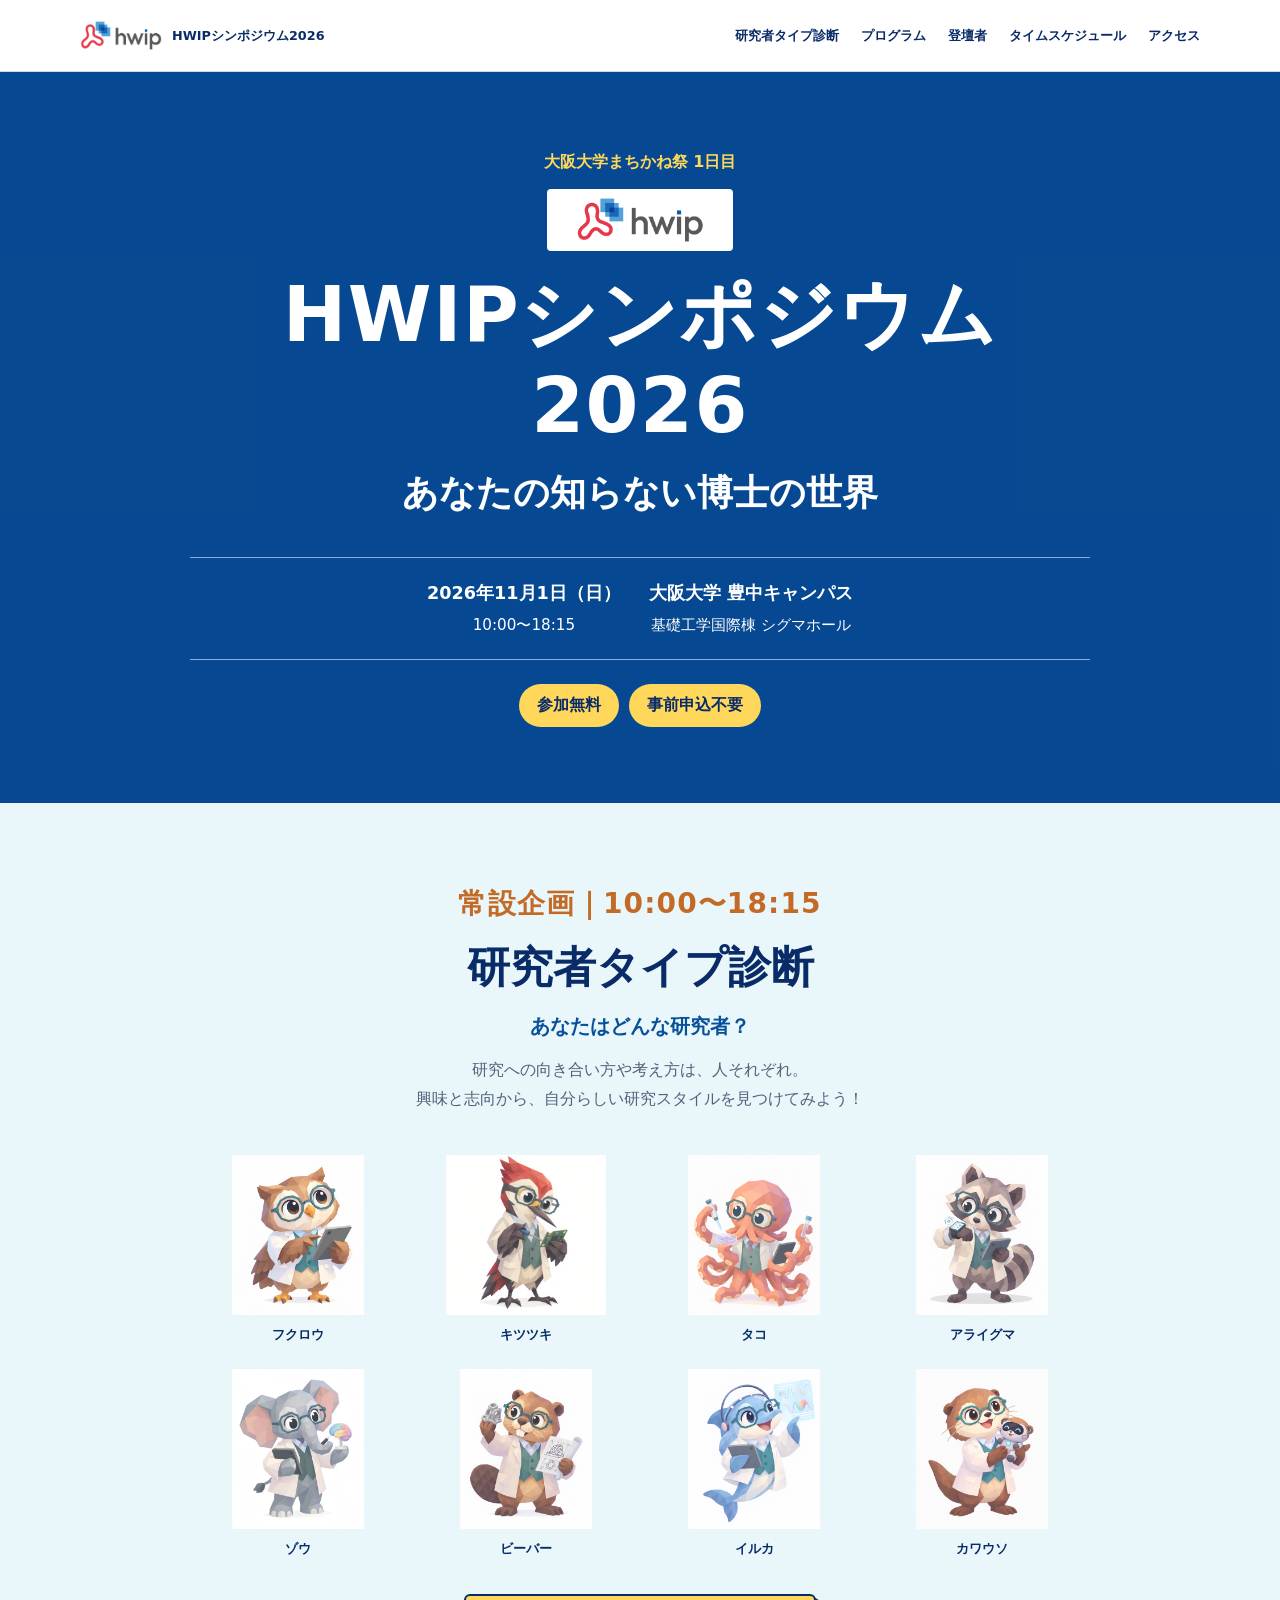
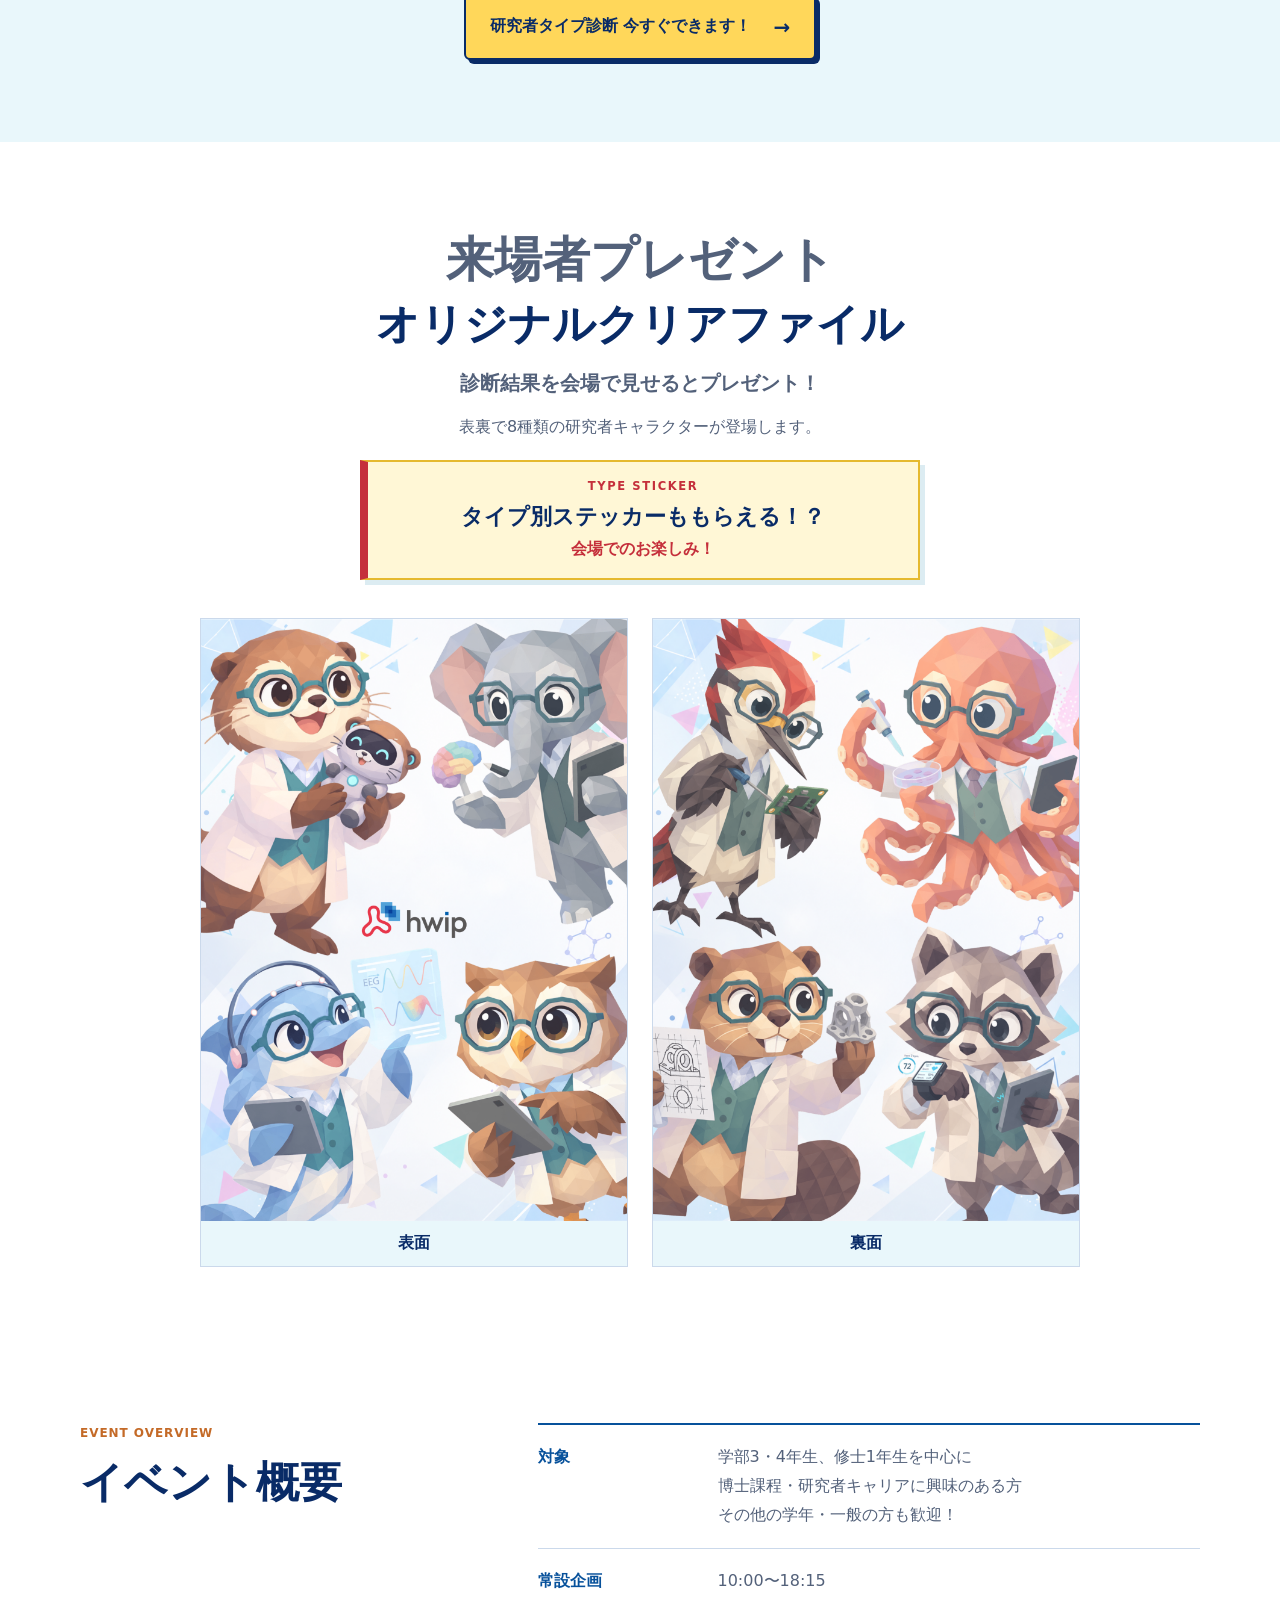
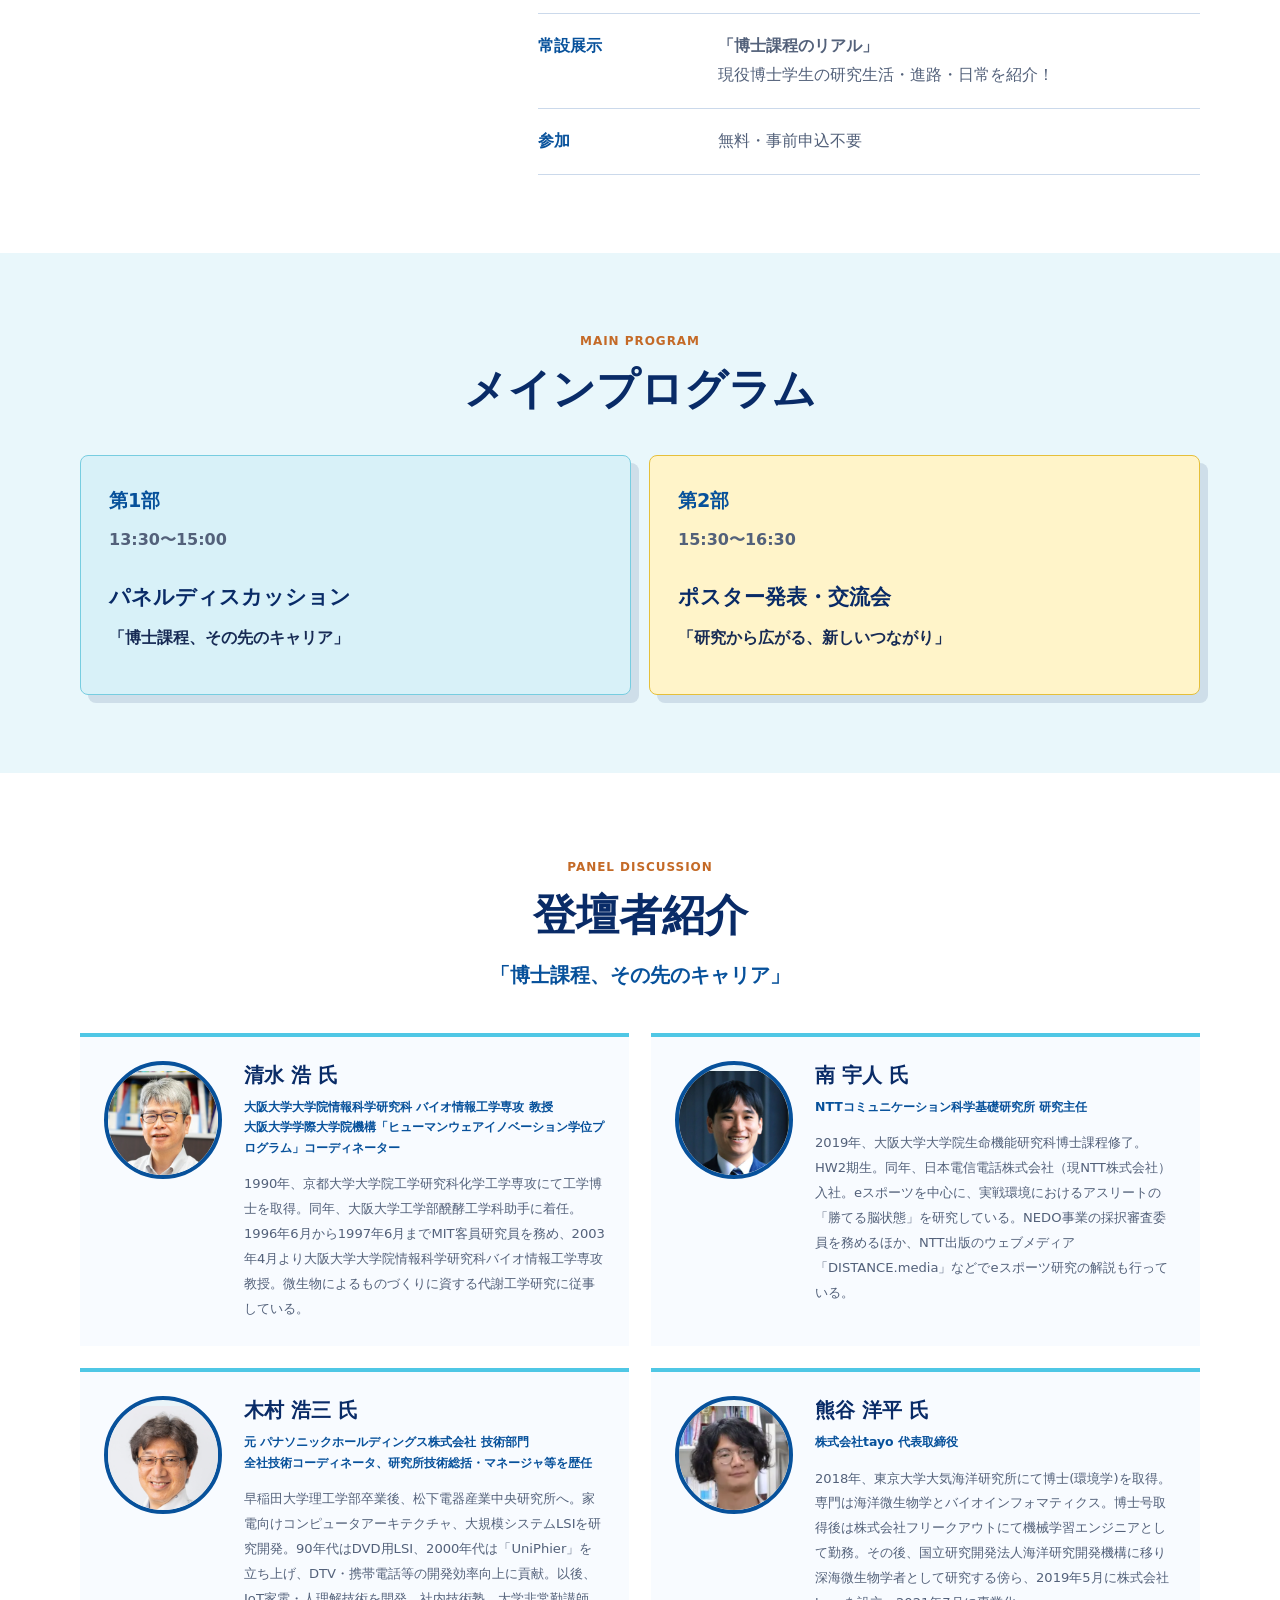
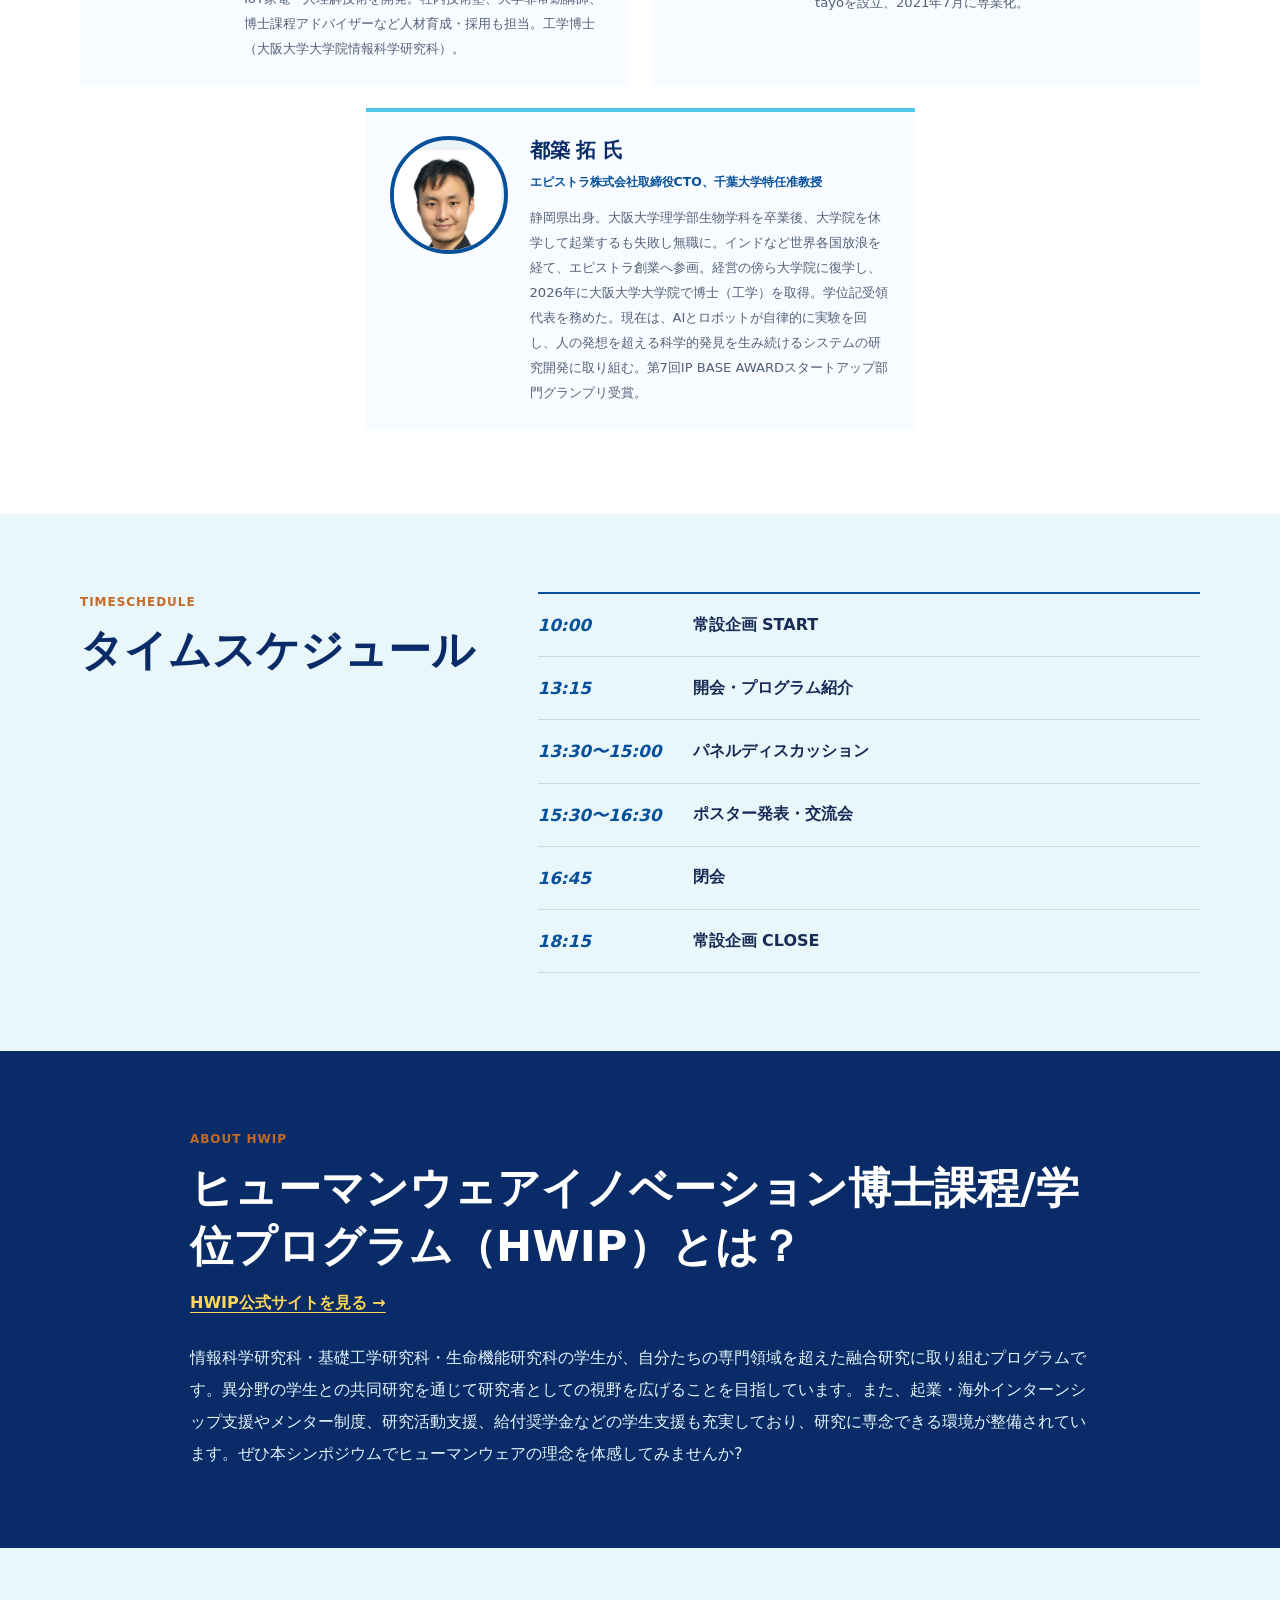
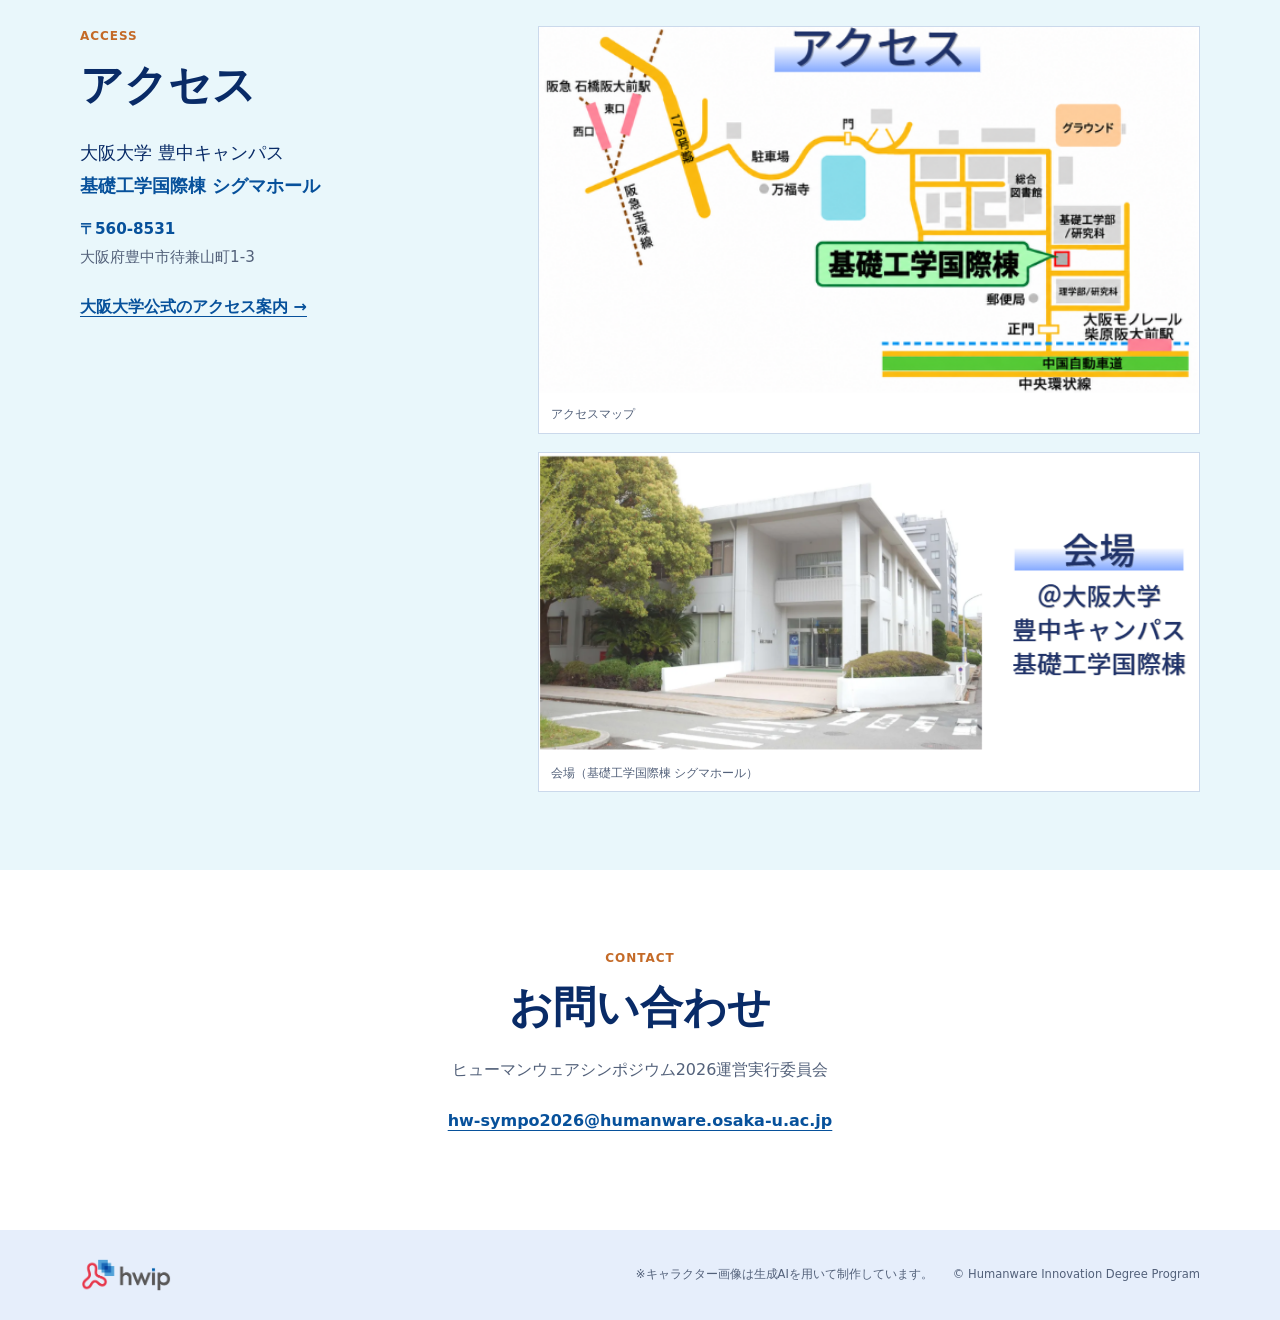
==== symposium2026/index.html @ 42f5f53c "Reduce standardized speaker portrait size" ====
<!doctype html>
<html lang="ja">
  <head>
    <meta charset="utf-8" />
    <meta name="viewport" content="width=device-width, initial-scale=1" />
    <meta name="description" content="HWIPシンポジウム2026「あなたの知らない博士の世界」公式特設ページ。2026年11月1日、大阪大学豊中キャンパスで開催します。" />
    <meta name="theme-color" content="#07519b" />
    <title>HWIPシンポジウム2026｜あなたの知らない博士の世界</title>
    <link rel="stylesheet" href="style.css?v=speaker-photo-size-110-20261001" />
    <script src="script.js" defer></script>
  </head>
  <body>
    <header class="site-header">
      <a class="brand" href="#top" aria-label="HWIPシンポジウム2026 トップへ">
        <img src="assets/hwip-logo.png" width="160" height="60" alt="HWIP" />
        <span>HWIPシンポジウム2026</span>
      </a>
      <button class="menu-button" type="button" aria-expanded="false" aria-controls="site-nav">
        <span class="menu-icon" aria-hidden="true"><i></i><i></i><i></i></span>
        <span>メニュー</span>
      </button>
      <nav id="site-nav" class="site-nav" aria-label="ページ内ナビゲーション">
        <a href="#diagnosis">研究者タイプ診断</a>
        <a href="#program">プログラム</a>
        <a href="#speakers">登壇者</a>
        <a href="#schedule">タイムスケジュール</a>
        <a href="#access">アクセス</a>
      </nav>
    </header>

    <main id="top">
      <section class="hero" aria-labelledby="hero-title">
        <div class="hero-content">
          <p class="hero-kicker">大阪大学まちかね祭 1日目</p>
          <p class="hero-brand"><img src="assets/hwip-logo.png" width="180" height="68" alt="HWIP" /></p>
          <h1 id="hero-title">HWIPシンポジウム2026</h1>
          <p class="hero-lead">あなたの知らない博士の世界</p>
          <div class="hero-facts" aria-label="開催情報">
            <p><strong>2026年11月1日（日）</strong><span>10:00〜18:15</span></p>
            <p><strong>大阪大学 豊中キャンパス</strong><span>基礎工学国際棟 シグマホール</span></p>
          </div>
          <div class="hero-badges"><span>参加無料</span><span>事前申込不要</span></div>
        </div>
      </section>

      <section id="diagnosis" class="diagnosis-section section-band" aria-labelledby="diagnosis-title">
        <div class="section-heading">
          <p class="eyebrow">常設企画｜10:00〜18:15</p>
          <h2 id="diagnosis-title">研究者タイプ診断</h2>
          <p class="section-lead">あなたはどんな研究者？</p>
          <p>研究への向き合い方や考え方は、人それぞれ。<br />興味と志向から、自分らしい研究スタイルを見つけてみよう！</p>
        </div>
        <div class="character-grid" aria-label="研究者タイプ診断の8キャラクター">
          <figure><img src="assets/フクロウ.png" alt="フクロウタイプ" width="240" height="290" /><figcaption>フクロウ</figcaption></figure>
          <figure><img src="assets/キツツキ.png" alt="キツツキタイプ" width="240" height="290" /><figcaption>キツツキ</figcaption></figure>
          <figure><img src="assets/タコ.png" alt="タコタイプ" width="240" height="290" /><figcaption>タコ</figcaption></figure>
          <figure><img src="assets/アライグマ.png" alt="アライグマタイプ" width="240" height="290" /><figcaption>アライグマ</figcaption></figure>
          <figure><img src="assets/ゾウ.png" alt="ゾウタイプ" width="240" height="290" /><figcaption>ゾウ</figcaption></figure>
          <figure><img src="assets/ビーバー.png" alt="ビーバータイプ" width="240" height="290" /><figcaption>ビーバー</figcaption></figure>
          <figure><img src="assets/イルカ.png" alt="イルカタイプ" width="240" height="290" /><figcaption>イルカ</figcaption></figure>
          <figure><img src="assets/カワウソ.png" alt="カワウソタイプ" width="240" height="290" /><figcaption>カワウソ</figcaption></figure>
        </div>
        <a class="cta-button" href="researcher-type-diagnosis/">研究者タイプ診断 今すぐできます！<span aria-hidden="true">→</span></a>
      </section>

      <section class="gift-section" aria-labelledby="gift-title">
        <div class="content-wrap">
          <div class="section-heading centered-heading">
            <p class="eyebrow">来場者プレゼント</p>
            <h2 id="gift-title">オリジナルクリアファイル</h2>
            <p class="section-lead">診断結果を会場で見せるとプレゼント！</p>
            <p>表裏で8種類の研究者キャラクターが登場します。</p>
            <div class="sticker-promo" role="note" aria-label="タイプ別ステッカーの案内">
              <span class="sticker-promo-label">TYPE STICKER</span>
              <strong>タイプ別ステッカーももらえる！？</strong>
              <span>会場でのお楽しみ！</span>
            </div>
          </div>
          <div class="gift-visuals">
            <figure>
              <img src="assets/file_omote.png" alt="オリジナルクリアファイル 表面" width="1414" height="2000" />
              <figcaption>表面</figcaption>
            </figure>
            <figure>
              <img src="assets/file_ura.png" alt="オリジナルクリアファイル 裏面" width="1414" height="2000" />
              <figcaption>裏面</figcaption>
            </figure>
          </div>
        </div>
      </section>

      <section id="about" class="overview-section" aria-labelledby="overview-title">
        <div class="content-wrap overview-layout">
          <div class="section-heading">
            <p class="eyebrow">EVENT OVERVIEW</p>
            <h2 id="overview-title">イベント概要</h2>
          </div>
          <dl class="overview-list">
            <div><dt>対象</dt><dd>学部3・4年生、修士1年生を中心に<br />博士課程・研究者キャリアに興味のある方<br />その他の学年・一般の方も歓迎！</dd></div>
            <div><dt>常設企画</dt><dd>10:00〜18:15</dd></div>
            <div><dt>常設展示</dt><dd><strong>「博士課程のリアル」</strong><br />現役博士学生の研究生活・進路・日常を紹介！</dd></div>
            <div><dt>参加</dt><dd>無料・事前申込不要</dd></div>
          </dl>
        </div>
      </section>

      <section id="program" class="program-section section-band" aria-labelledby="program-title">
        <div class="content-wrap">
          <div class="section-heading centered-heading">
            <p class="eyebrow">MAIN PROGRAM</p>
            <h2 id="program-title">メインプログラム</h2>
          </div>
          <div class="program-grid">
            <article class="program-card program-card-blue">
              <p class="program-number">第1部</p>
              <p class="program-time">13:30〜15:00</p>
              <h3>パネルディスカッション</h3>
              <p>「博士課程、その先のキャリア」</p>
            </article>
            <article class="program-card program-card-yellow">
              <p class="program-number">第2部</p>
              <p class="program-time">15:30〜16:30</p>
              <h3>ポスター発表・交流会</h3>
              <p>「研究から広がる、新しいつながり」</p>
            </article>
          </div>
        </div>
      </section>

      <section id="speakers" class="speakers-section" aria-labelledby="speakers-title">
        <div class="content-wrap">
          <div class="section-heading centered-heading">
            <p class="eyebrow">PANEL DISCUSSION</p>
            <h2 id="speakers-title">登壇者紹介</h2>
            <p class="section-lead">「博士課程、その先のキャリア」</p>
          </div>
          <div class="speaker-grid">
            <article class="speaker-card">
              <div class="speaker-photo speaker-photo-shimizu"><img src="../assets/images/shimizusan.png" alt="清水 浩 氏" width="220" height="260" /></div>
              <div><h3>清水 浩 氏</h3><p class="speaker-role">大阪大学大学院情報科学研究科 バイオ情報工学専攻 教授<br />大阪大学学際大学院機構「ヒューマンウェアイノベーション学位プログラム」コーディネーター</p><p>1990年、京都大学大学院工学研究科化学工学専攻にて工学博士を取得。同年、大阪大学工学部醗酵工学科助手に着任。1996年6月から1997年6月までMIT客員研究員を務め、2003年4月より大阪大学大学院情報科学研究科バイオ情報工学専攻教授。微生物によるものづくりに資する代謝工学研究に従事している。</p></div>
            </article>
            <article class="speaker-card">
              <div class="speaker-photo speaker-photo-minami"><img src="../assets/images/minamisan.png" alt="南 宇人 氏" width="220" height="260" /></div>
              <div><h3>南 宇人 氏</h3><p class="speaker-role">NTTコミュニケーション科学基礎研究所 研究主任</p><p>2019年、大阪大学大学院生命機能研究科博士課程修了。HW2期生。同年、日本電信電話株式会社（現NTT株式会社）入社。eスポーツを中心に、実戦環境におけるアスリートの「勝てる脳状態」を研究している。NEDO事業の採択審査委員を務めるほか、NTT出版のウェブメディア「DISTANCE.media」などでeスポーツ研究の解説も行っている。</p></div>
            </article>
            <article class="speaker-card">
              <div class="speaker-photo speaker-photo-kimura"><img src="../assets/images/kimurasan.png" alt="木村 浩三 氏" width="220" height="260" /></div>
              <div><h3>木村 浩三 氏</h3><p class="speaker-role">元 パナソニックホールディングス株式会社 技術部門<br />全社技術コーディネータ、研究所技術総括・マネージャ等を歴任</p><p>早稲田大学理工学部卒業後、松下電器産業中央研究所へ。家電向けコンピュータアーキテクチャ、大規模システムLSIを研究開発。90年代はDVD用LSI、2000年代は「UniPhier」を立ち上げ、DTV・携帯電話等の開発効率向上に貢献。以後、IoT家電・人理解技術を開発。社内技術塾、大学非常勤講師、博士課程アドバイザーなど人材育成・採用も担当。工学博士（大阪大学大学院情報科学研究科）。</p></div>
            </article>
            <article class="speaker-card">
              <div class="speaker-photo speaker-photo-kumagai"><img src="../assets/images/kumagayasan.png" alt="熊谷 洋平 氏" width="220" height="260" /></div>
              <div><h3>熊谷 洋平 氏</h3><p class="speaker-role">株式会社tayo 代表取締役</p><p>2018年、東京大学大気海洋研究所にて博士(環境学)を取得。専門は海洋微生物学とバイオインフォマティクス。博士号取得後は株式会社フリークアウトにて機械学習エンジニアとして勤務。その後、国立研究開発法人海洋研究開発機構に移り深海微生物学者として研究する傍ら、2019年5月に株式会社tayoを設立、2021年7月に専業化。</p></div>
            </article>
            <article class="speaker-card speaker-card-last">
              <div class="speaker-photo speaker-photo-tsuzuki"><img src="../assets/images/tuzukisan.png" alt="都築 拓 氏" width="220" height="260" /></div>
              <div><h3>都築 拓 氏</h3><p class="speaker-role">エピストラ株式会社取締役CTO、千葉大学特任准教授</p><p>静岡県出身。大阪大学理学部生物学科を卒業後、大学院を休学して起業するも失敗し無職に。インドなど世界各国放浪を経て、エピストラ創業へ参画。経営の傍ら大学院に復学し、2026年に大阪大学大学院で博士（工学）を取得。学位記受領代表を務めた。現在は、AIとロボットが自律的に実験を回し、人の発想を超える科学的発見を生み続けるシステムの研究開発に取り組む。第7回IP BASE AWARDスタートアップ部門グランプリ受賞。</p></div>
            </article>
          </div>
        </div>
      </section>

      <section id="schedule" class="schedule-section section-band" aria-labelledby="schedule-title">
        <div class="content-wrap schedule-layout">
          <div class="section-heading">
            <p class="eyebrow">TIMESCHEDULE</p>
            <h2 id="schedule-title">タイムスケジュール</h2>
          </div>
          <div class="schedule-table-wrap">
            <table>
              <tbody>
                <tr><th scope="row">10:00</th><td>常設企画 START</td></tr>
                <tr><th scope="row">13:15</th><td>開会・プログラム紹介</td></tr>
                <tr><th scope="row">13:30〜15:00</th><td>パネルディスカッション</td></tr>
                <tr><th scope="row">15:30〜16:30</th><td>ポスター発表・交流会</td></tr>
                <tr><th scope="row">16:45</th><td>閉会</td></tr>
                <tr><th scope="row">18:15</th><td>常設企画 CLOSE</td></tr>
              </tbody>
            </table>
          </div>
        </div>
      </section>

      <section id="hwip" class="hwip-section" aria-labelledby="hwip-title">
        <div class="content-wrap narrow-wrap">
          <p class="eyebrow">ABOUT HWIP</p>
          <h2 id="hwip-title">ヒューマンウェアイノベーション博士課程/学位プログラム（HWIP）とは？</h2>
          <a class="hwip-link" href="https://www.hwip.osaka-u.ac.jp/" target="_blank" rel="noopener noreferrer">HWIP公式サイトを見る →</a>
          <p>情報科学研究科・基礎工学研究科・生命機能研究科の学生が、自分たちの専門領域を超えた融合研究に取り組むプログラムです。異分野の学生との共同研究を通じて研究者としての視野を広げることを目指しています。また、起業・海外インターンシップ支援やメンター制度、研究活動支援、給付奨学金などの学生支援も充実しており、研究に専念できる環境が整備されています。ぜひ本シンポジウムでヒューマンウェアの理念を体感してみませんか?</p>
        </div>
      </section>

      <section id="access" class="access-section section-band" aria-labelledby="access-title">
        <div class="content-wrap access-layout">
          <div>
            <p class="eyebrow">ACCESS</p>
            <h2 id="access-title">アクセス</h2>
            <p class="access-place">大阪大学 豊中キャンパス<br /><strong>基礎工学国際棟 シグマホール</strong></p>
            <address class="access-address"><strong>〒560-8531</strong><br />大阪府豊中市待兼山町1-3</address>
            <a class="text-link" href="https://www.osaka-u.ac.jp/ja/access/toyonaka/toyonaka.html" target="_blank" rel="noopener noreferrer">大阪大学公式のアクセス案内 →</a>
          </div>
          <div class="access-visuals">
            <figure class="access-map">
              <img src="assets/access.png" alt="大阪大学豊中キャンパスへのアクセスマップ" width="692" height="185" />
              <figcaption>アクセスマップ</figcaption>
            </figure>
            <figure class="access-map">
              <img src="assets/place.png" alt="基礎工学国際棟の会場写真" width="692" height="285" />
              <figcaption>会場（基礎工学国際棟 シグマホール）</figcaption>
            </figure>
          </div>
        </div>
      </section>

      <section class="contact-section" aria-labelledby="contact-title">
        <div class="content-wrap narrow-wrap">
          <p class="eyebrow">CONTACT</p>
          <h2 id="contact-title">お問い合わせ</h2>
          <p>ヒューマンウェアシンポジウム2026運営実行委員会</p>
          <a class="contact-mail" href="mailto:hw-sympo2026@humanware.osaka-u.ac.jp">hw-sympo2026@humanware.osaka-u.ac.jp</a>
        </div>
      </section>
    </main>

    <footer class="site-footer">
      <div class="content-wrap footer-inner">
        <img src="assets/hwip-logo.png" width="120" height="45" alt="HWIP" />
        <p>※キャラクター画像は生成AIを用いて制作しています。</p>
        <p>© Humanware Innovation Degree Program</p>
      </div>
    </footer>
  </body>
</html>
---- symposium2026/style.css ----
:root {
  color-scheme: light;
  --navy: #092b67;
  --blue: #07519b;
  --cyan: #4fc7e5;
  --sky: #e9f7fb;
  --ink: #172b55;
  --muted: #53617a;
  --line: #cbd9eb;
  --yellow: #ffd75a;
  --pink: #ed9db1;
  --white: #ffffff;
  font-family: "Hiragino Sans", "Yu Gothic", "YuGothic", "Meiryo", system-ui, sans-serif;
  color: var(--ink);
  background: var(--white);
  line-height: 1.8;
  letter-spacing: 0;
}

* { box-sizing: border-box; }
html { scroll-behavior: smooth; }
body { margin: 0; min-width: 320px; }
img { display: block; max-width: 100%; }
a { color: inherit; }
h1, h2, h3, p, figure, dl { margin: 0; }
h1, h2, h3, p, dd { overflow-wrap: anywhere; }
:focus-visible { outline: 3px solid var(--yellow); outline-offset: 4px; }

.content-wrap { width: min(100% - 40px, 1120px); margin-inline: auto; }
.narrow-wrap { max-width: 900px; }
.section-band { background: var(--sky); }

.site-header {
  position: sticky;
  top: 0;
  z-index: 10;
  display: flex;
  align-items: center;
  justify-content: space-between;
  min-height: 72px;
  padding: 10px max(20px, calc((100% - 1120px) / 2));
  border-bottom: 1px solid var(--line);
  background: rgb(255 255 255 / 96%);
}
.brand { display: inline-flex; align-items: center; gap: 10px; text-decoration: none; font-weight: 800; color: var(--navy); }
.brand img { width: 82px; height: 32px; object-fit: contain; }
.brand span { font-size: .8rem; line-height: 1.35; }
.site-nav { display: flex; align-items: center; gap: 22px; font-size: .82rem; font-weight: 700; color: var(--navy); }
.site-nav a { text-decoration: none; text-underline-offset: 4px; }
.site-nav a:hover { text-decoration: underline; }
.menu-button { display: none; border: 1px solid var(--line); border-radius: 6px; background: var(--white); color: var(--navy); padding: 8px 10px; font-size: .75rem; }
.menu-icon { display: grid; gap: 3px; margin-bottom: 2px; }
.menu-icon i { display: block; width: 18px; height: 2px; background: var(--blue); }

.hero {
  position: relative;
  isolation: isolate;
  overflow: hidden;
  min-height: 650px;
  display: grid;
  place-items: center;
  padding: 76px 20px;
  color: var(--white);
  background: var(--blue);
}
.hero::before { content: ""; position: absolute; inset: 0; z-index: -1; background: rgb(5 42 107 / 18%); }
.hero-content { width: min(100%, 900px); text-align: center; }
.hero-kicker { margin-bottom: 12px; color: var(--yellow); font-weight: 700; }
.hero-brand { display: inline-flex; margin: 0 auto 18px; padding: 7px 18px; border-radius: 4px; background: var(--white); }
.hero-brand img { width: 150px; height: 48px; object-fit: contain; }
.hero h1 { font-size: clamp(2rem, 7vw, 4.75rem); line-height: 1.2; letter-spacing: .02em; }
.hero-lead { margin-top: 16px; font-size: clamp(1.25rem, 4vw, 2.25rem); font-weight: 800; line-height: 1.45; }
.hero-facts { display: flex; justify-content: center; gap: 28px; margin: 38px auto 0; padding: 20px 0; border-block: 1px solid rgb(255 255 255 / 55%); }
.hero-facts p { display: grid; gap: 2px; font-size: .95rem; }
.hero-facts strong { font-size: 1.1rem; }
.hero-badges { display: flex; justify-content: center; gap: 10px; margin-top: 24px; }
.hero-badges span { padding: 7px 18px; border-radius: 999px; background: var(--yellow); color: var(--navy); font-weight: 800; }

section { scroll-margin-top: 80px; }
.section-heading h2, h2 { font-size: clamp(1.75rem, 5vw, 2.7rem); line-height: 1.35; color: var(--navy); }
.section-heading p:not(.eyebrow) { margin-top: 12px; }
.section-lead { font-size: 1.25rem; font-weight: 800; color: var(--blue); }
.eyebrow { margin-bottom: 8px; color: #c46a27; font-size: .75rem; font-weight: 800; letter-spacing: .08em; }
.centered-heading { text-align: center; }

.diagnosis-section { padding: 76px 20px 82px; text-align: center; }
.diagnosis-section .section-heading { max-width: 700px; margin-inline: auto; }
.diagnosis-section .eyebrow { font-size: 1.75rem; letter-spacing: .04em; }
.diagnosis-section .section-heading > p:last-child { color: var(--muted); }
.character-grid { display: grid; grid-template-columns: repeat(4, minmax(0, 1fr)); gap: 22px 12px; max-width: 900px; margin: 42px auto 34px; }
.character-grid figure { min-width: 0; }
.character-grid img { width: 100%; height: 160px; object-fit: contain; }
.character-grid figcaption { margin-top: 8px; color: var(--navy); font-size: .8rem; font-weight: 800; }
.cta-button { display: inline-flex; align-items: center; gap: 22px; min-height: 56px; padding: 13px 24px; border: 2px solid var(--navy); border-radius: 6px; background: var(--yellow); color: var(--navy); font-weight: 800; text-decoration: none; box-shadow: 4px 4px 0 var(--navy); }
.cta-button:hover { transform: translate(2px, 2px); box-shadow: 2px 2px 0 var(--navy); }
.cta-button span { font-size: 1.25rem; }

.gift-section { padding: 78px 20px; background: var(--white); }
.gift-section .eyebrow { color: #c52f3b; font-size: clamp(2.25rem, 8vw, 3rem); line-height: 1.15; letter-spacing: 0; }
.gift-section .section-heading { max-width: 760px; margin-inline: auto; }
.gift-section .section-heading > p { margin-top: 12px; color: var(--muted); }
.sticker-promo { display: grid; gap: 3px; max-width: 560px; margin: 18px auto 0; padding: 14px 18px; border: 2px solid #e5b92f; border-left: 8px solid #c52f3b; background: #fff7d6; box-shadow: 5px 5px 0 #dcecf2; }
.sticker-promo-label { color: #c52f3b; font-size: .72rem; font-weight: 900; letter-spacing: .14em; }
.sticker-promo strong { color: var(--navy); font-size: clamp(1.1rem, 2vw, 1.4rem); line-height: 1.45; }
.sticker-promo span:last-child { color: #c52f3b; font-weight: 800; }
.gift-visuals { display: grid; grid-template-columns: repeat(2, minmax(0, 1fr)); gap: 24px; max-width: 880px; margin: 38px auto 0; }
.gift-visuals figure { margin: 0; border: 1px solid var(--line); background: var(--sky); }
.gift-visuals img { width: 100%; height: auto; }
.gift-visuals figcaption { padding: 8px 12px; color: var(--navy); font-weight: 800; text-align: center; }

.overview-section { padding: 78px 0; }
.overview-layout, .schedule-layout, .access-layout { display: grid; grid-template-columns: minmax(220px, .75fr) minmax(0, 1.25fr); gap: 60px; align-items: start; }
.overview-list { border-top: 2px solid var(--blue); }
.overview-list > div { display: grid; grid-template-columns: 120px minmax(0, 1fr); gap: 20px; padding: 18px 0; border-bottom: 1px solid var(--line); }
.overview-list dt { color: var(--blue); font-weight: 800; }
.overview-list dd { color: var(--muted); }

.program-section { padding: 78px 0; }
.program-grid { display: grid; grid-template-columns: repeat(2, minmax(0, 1fr)); gap: 18px; margin-top: 36px; }
.program-card { min-height: 240px; padding: 28px; border: 1px solid var(--line); border-radius: 8px; box-shadow: 8px 8px 0 rgb(9 43 103 / 12%); }
.program-card-blue { background: #d8f1f8; border-color: #77cde0; }
.program-card-yellow { background: #fff4c9; border-color: #e5bf3a; }
.program-number { color: var(--blue); font-size: 1.2rem; font-weight: 800; }
.program-time { margin-top: 8px; color: var(--muted); font-weight: 700; }
.program-card h3 { margin-top: 24px; color: var(--navy); font-size: 1.3rem; }
.program-card h3 + p { margin-top: 8px; font-weight: 700; }

.speakers-section { padding: 84px 0; }
.speaker-grid { display: grid; grid-template-columns: repeat(2, minmax(0, 1fr)); gap: 22px; margin-top: 40px; }
.speaker-card { display: grid; grid-template-columns: 118px minmax(0, 1fr); gap: 22px; padding: 24px; border-top: 4px solid var(--cyan); background: #f8fbff; }
.speaker-photo { position: relative; width: 118px; height: 118px; margin-top: 0; overflow: hidden; border: 4px solid var(--blue); border-radius: 50%; background: #eaf4f8; }
.speaker-photo img { position: absolute; left: 50%; top: calc(50% + 6px); display: block; width: 110px; height: 110px; max-width: none; object-fit: cover; object-position: center 26%; border: 0; border-radius: 0; transform-origin: center 30%; transform: translate(-50%, -50%) scale(1); }
.speaker-photo-shimizu img { transform: translate(-50%, -50%) scale(1); }
.speaker-photo-minami img { transform: translate(-50%, -50%) scale(1); }
.speaker-photo-kimura img { transform: translate(-50%, -50%) scale(1); }
.speaker-photo-kumagai img { transform: translate(-50%, -50%) scale(1); }
.speaker-photo-tsuzuki img { transform: translate(calc(-50% - 3px), calc(-50% + 4px)) scale(1); }
.speaker-card h3 { color: var(--navy); font-size: 1.25rem; line-height: 1.4; }
.speaker-role { margin-top: 8px; color: var(--blue); font-size: .78rem; font-weight: 700; line-height: 1.65; }
.speaker-card div > p:last-child { margin-top: 14px; color: var(--muted); font-size: .82rem; line-height: 1.9; }
.speaker-card-last { grid-column: 1 / -1; max-width: calc(50% - 11px); justify-self: center; }

.schedule-section { padding: 78px 0; }
.schedule-table-wrap { border-top: 2px solid var(--blue); }
table { width: 100%; border-collapse: collapse; }
th, td { padding: 16px 0; border-bottom: 1px solid var(--line); text-align: left; }
th { width: 155px; color: var(--blue); font-size: 1.05rem; font-style: italic; }
td { color: var(--ink); font-weight: 700; }

.hwip-section { padding: 78px 20px; background: var(--navy); color: var(--white); }
.hwip-section h2 { color: var(--white); }
.hwip-link { display: inline-block; margin-top: 14px; color: var(--yellow); font-weight: 800; text-underline-offset: 4px; }
.hwip-section p:last-child { margin-top: 24px; color: #e3f5fb; line-height: 2; }

.access-section { padding: 78px 0; }
.access-place { margin-top: 22px; font-size: 1.15rem; color: var(--navy); }
.access-place strong { color: var(--blue); }
.access-address { margin-top: 14px; color: var(--muted); font-size: .95rem; font-style: normal; line-height: 1.8; }
.access-address strong { color: var(--blue); }
.access-layout > div > p:not(.eyebrow):not(.access-place) { margin-top: 18px; color: var(--muted); }
.text-link, .contact-mail { display: inline-block; margin-top: 22px; color: var(--blue); font-weight: 800; text-underline-offset: 4px; }
.access-map { overflow: hidden; border: 1px solid var(--line); background: var(--white); }
.access-map img { display: block; width: 100%; height: auto; object-fit: contain; }
.access-map figcaption { padding: 8px 12px; color: var(--muted); font-size: .72rem; }
.access-visuals { display: grid; gap: 18px; }

.contact-section { padding: 78px 20px 94px; text-align: center; }
.contact-section p:not(.eyebrow) { margin-top: 20px; color: var(--muted); }
.contact-mail { font-size: 1rem; }
.site-footer { padding: 28px 20px; background: #e6eefb; }
.footer-inner { display: flex; align-items: center; gap: 20px; color: var(--muted); font-size: .72rem; }
.footer-inner img { width: 92px; height: 34px; object-fit: contain; }
.footer-inner p:first-of-type { margin-left: auto; }

@media (max-width: 900px) {
  .site-nav { gap: 12px; font-size: .72rem; }
  .overview-layout, .schedule-layout, .access-layout { gap: 36px; }
  .speaker-card-last { max-width: none; }
}

@media (max-width: 700px) {
  .site-header { padding-inline: 20px; }
  .menu-button { display: grid; justify-items: center; gap: 1px; }
  .site-nav { position: absolute; top: 100%; left: 0; right: 0; display: none; padding: 12px 20px 18px; border-bottom: 1px solid var(--line); background: var(--white); }
  .site-nav.is-open { display: grid; gap: 0; }
  .site-nav a { padding: 11px 0; border-bottom: 1px solid var(--line); }
  .hero { min-height: 620px; padding-block: 64px; }
  .hero-facts { display: grid; gap: 15px; margin-top: 30px; }
  .hero-facts p { text-align: center; }
  .hero-badges { flex-wrap: wrap; }
  .diagnosis-section, .gift-section, .overview-section, .program-section, .speakers-section, .schedule-section, .hwip-section, .access-section { padding-block: 58px; }
  .diagnosis-section .eyebrow { font-size: 1.35rem; }
  .character-grid { grid-template-columns: repeat(4, minmax(0, 1fr)); gap: 18px 4px; margin-top: 30px; }
  .character-grid img { height: 90px; }
  .character-grid figcaption { font-size: .65rem; }
  .overview-layout, .schedule-layout, .access-layout { display: block; }
  .overview-list, .schedule-table-wrap, .access-layout > .access-map { margin-top: 30px; }
  .overview-list > div { grid-template-columns: 92px minmax(0, 1fr); gap: 14px; }
  .program-grid, .speaker-grid { grid-template-columns: 1fr; }
  .gift-visuals { grid-template-columns: repeat(2, minmax(0, 1fr)); gap: 10px; max-width: 460px; }
  .program-card { min-height: 0; }
  .speaker-card, .speaker-card-last { max-width: none; grid-column: auto; justify-self: stretch; grid-template-columns: 88px minmax(0, 1fr); gap: 14px; padding: 18px; }
  .speaker-photo { width: 88px; height: 88px; }
  .speaker-photo img { width: 80px; height: 80px; }
  .speaker-card h3 { font-size: 1.05rem; }
  .speaker-role, .speaker-card div > p:last-child { font-size: .73rem; }
  th { width: 118px; font-size: .9rem; }
  td { font-size: .88rem; }
  .footer-inner { flex-wrap: wrap; }
  .footer-inner p:first-of-type { margin-left: 0; width: 100%; }
}

@media (prefers-reduced-motion: reduce) {
  html { scroll-behavior: auto; }
  .cta-button { transition: none; }
}
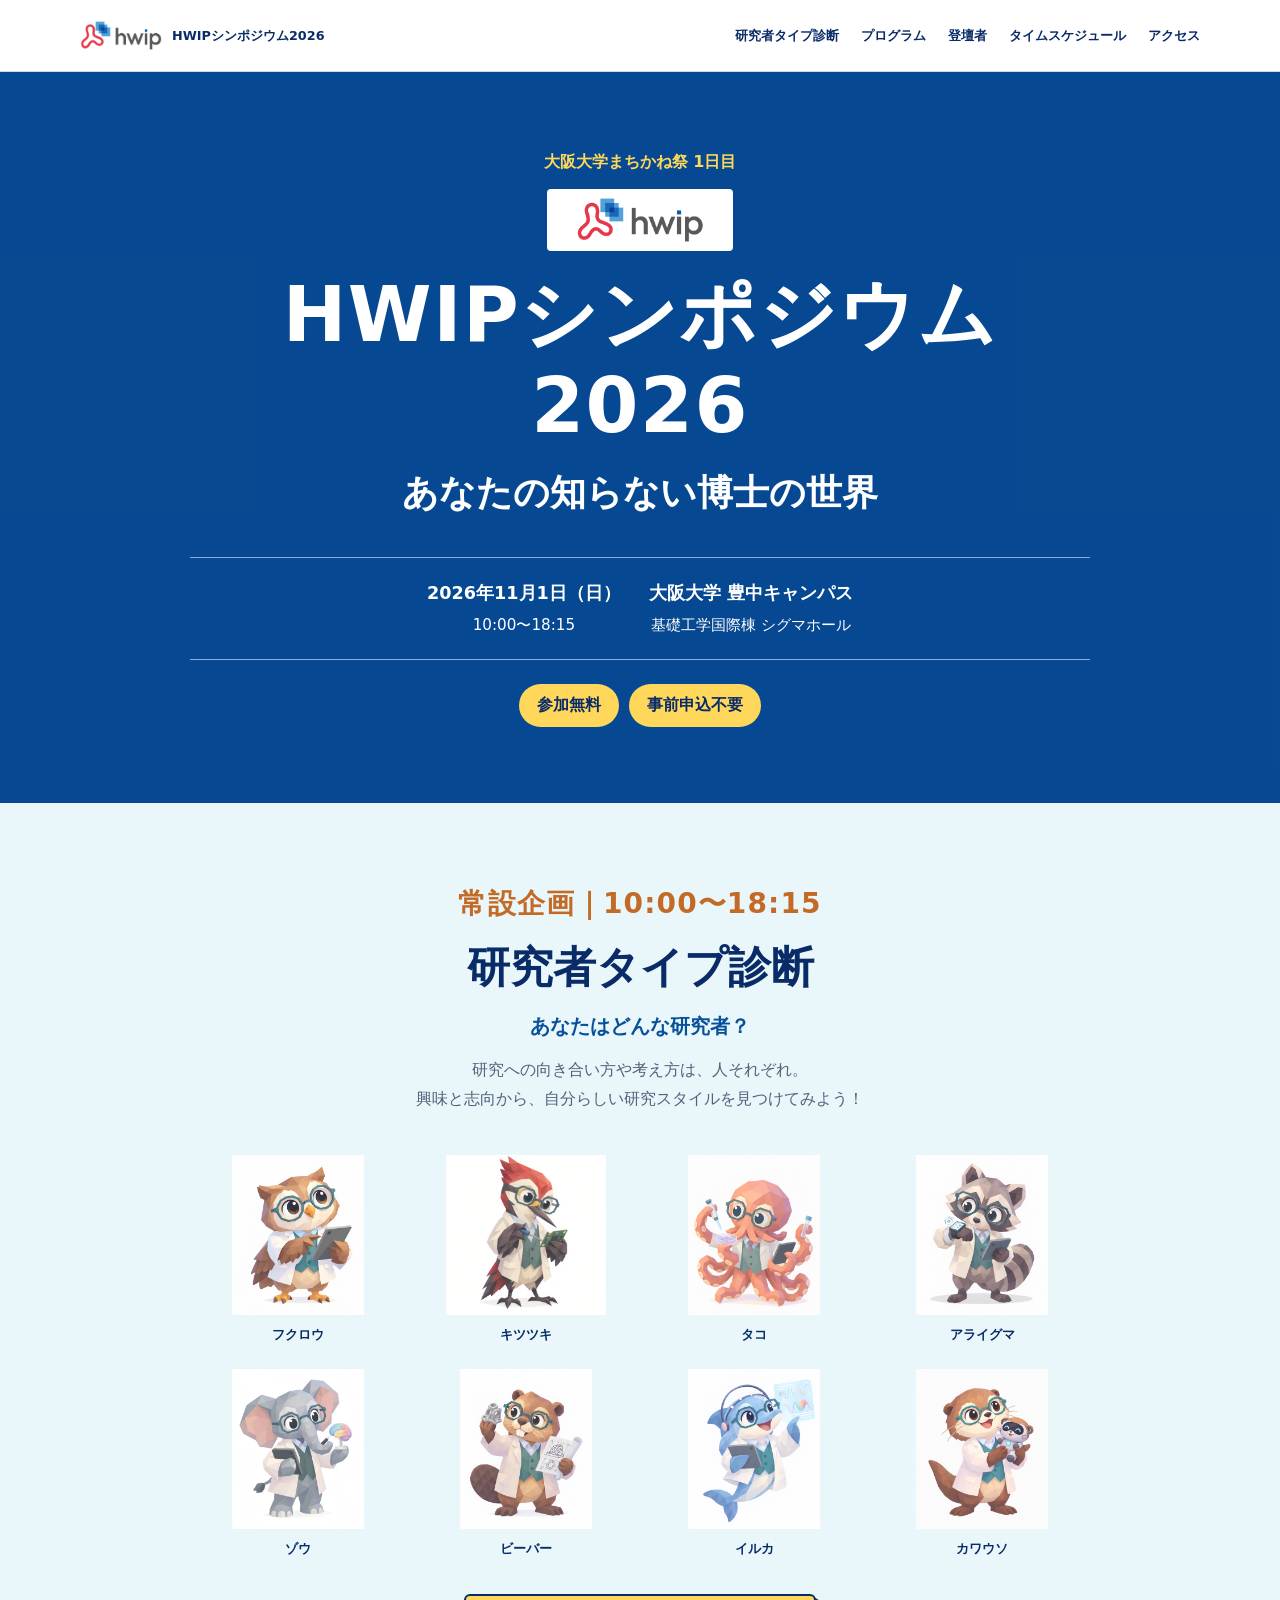
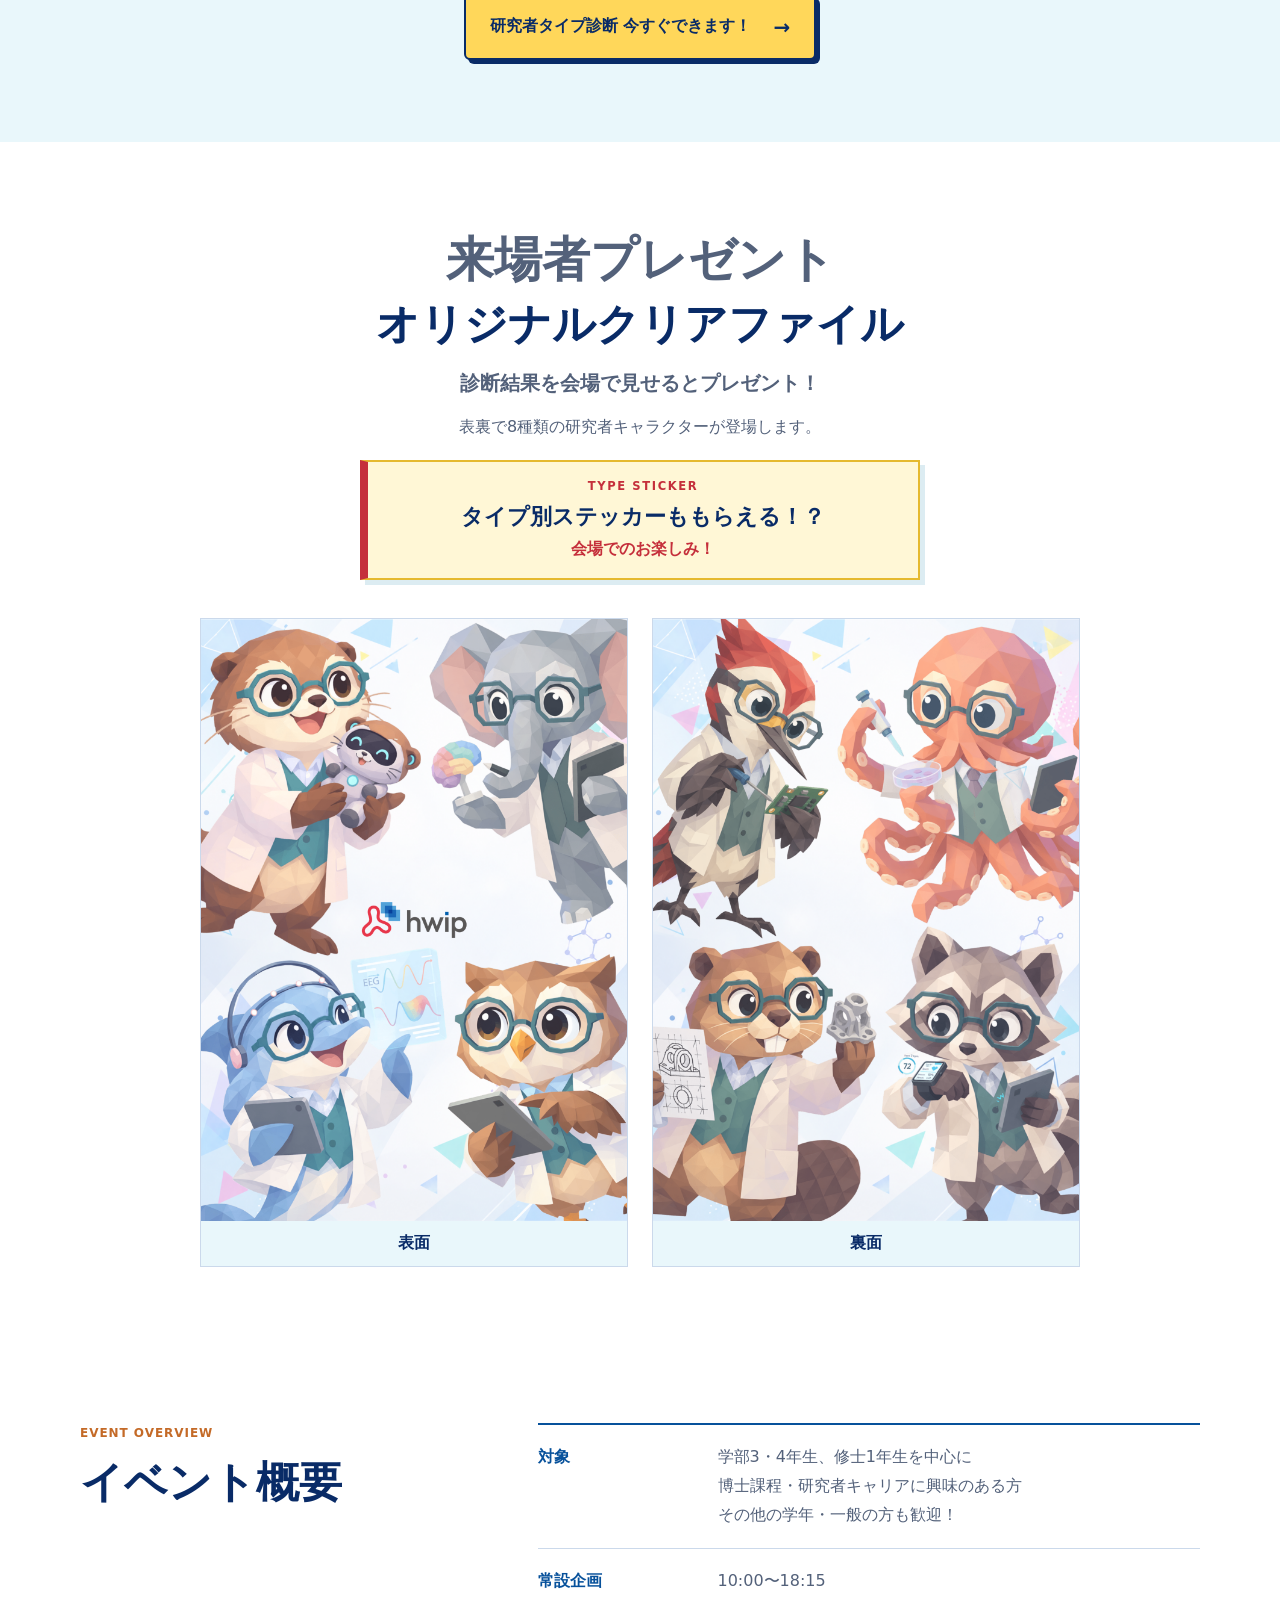
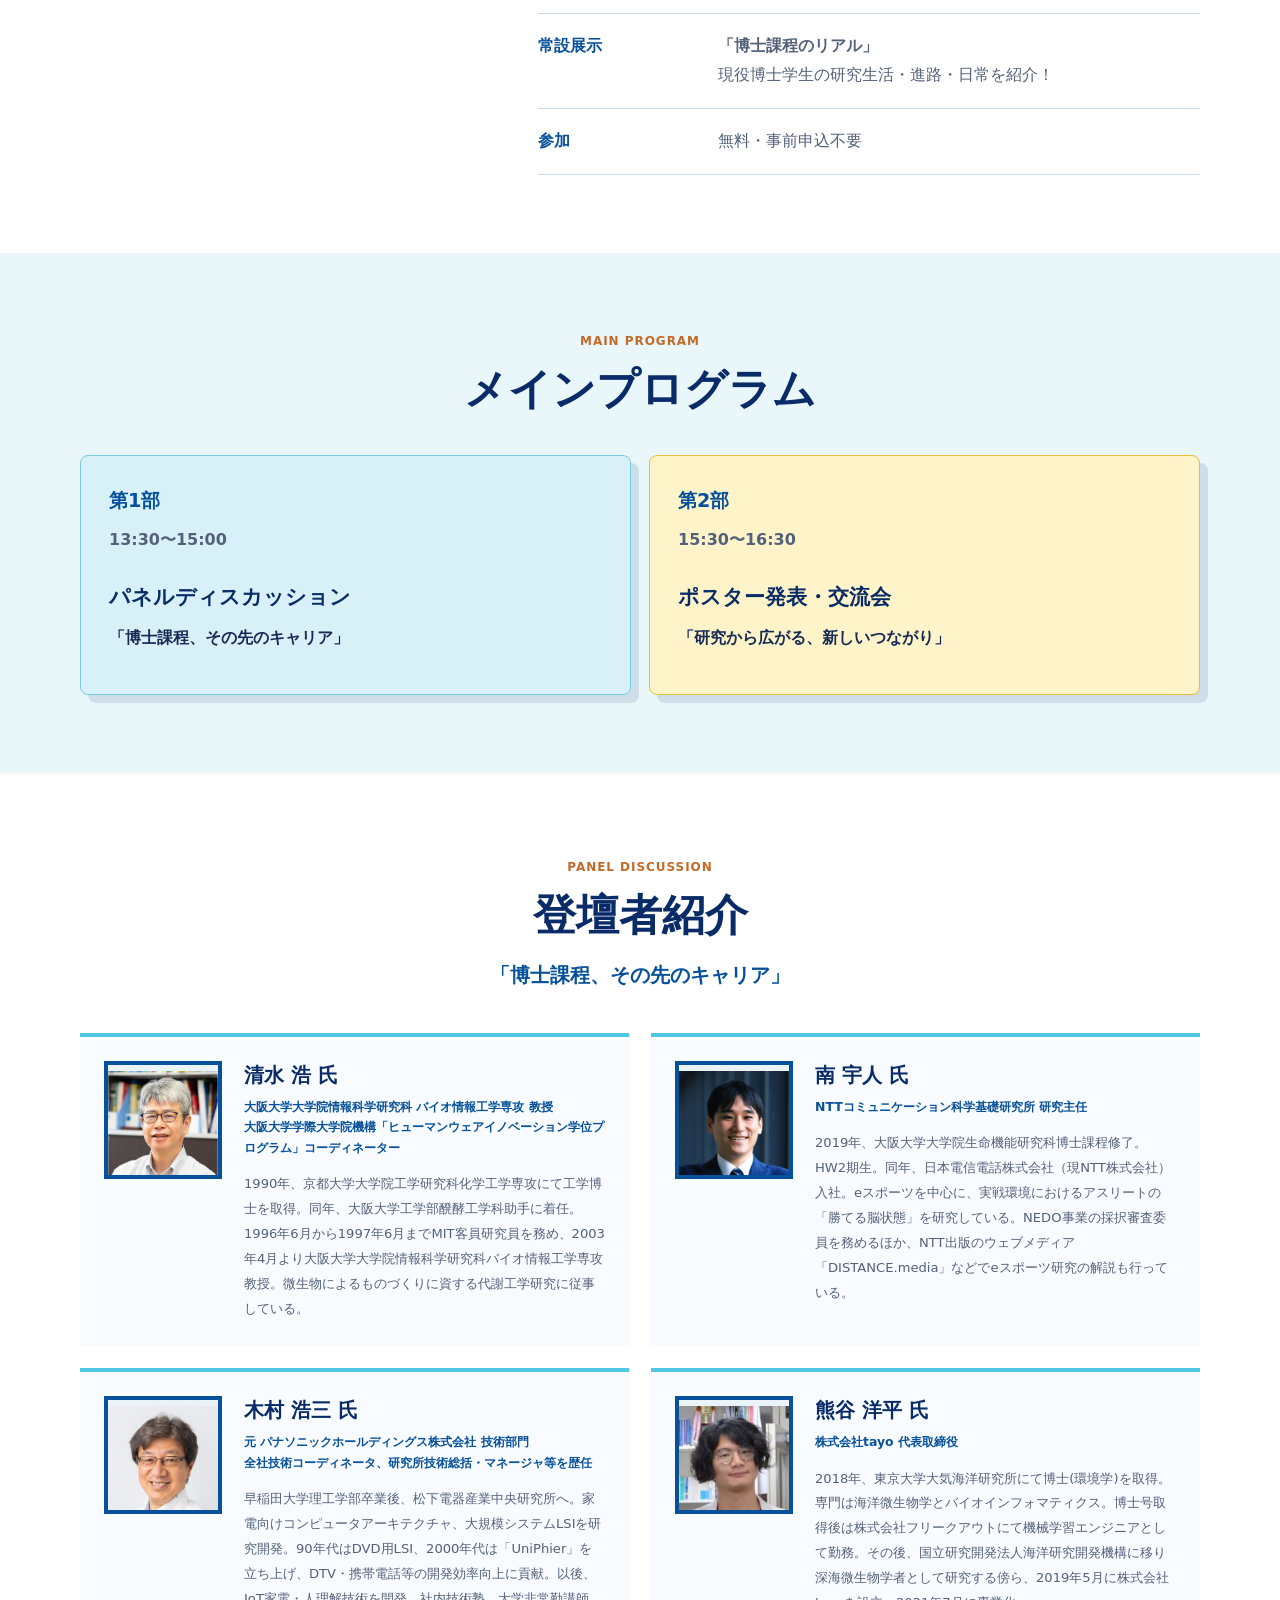
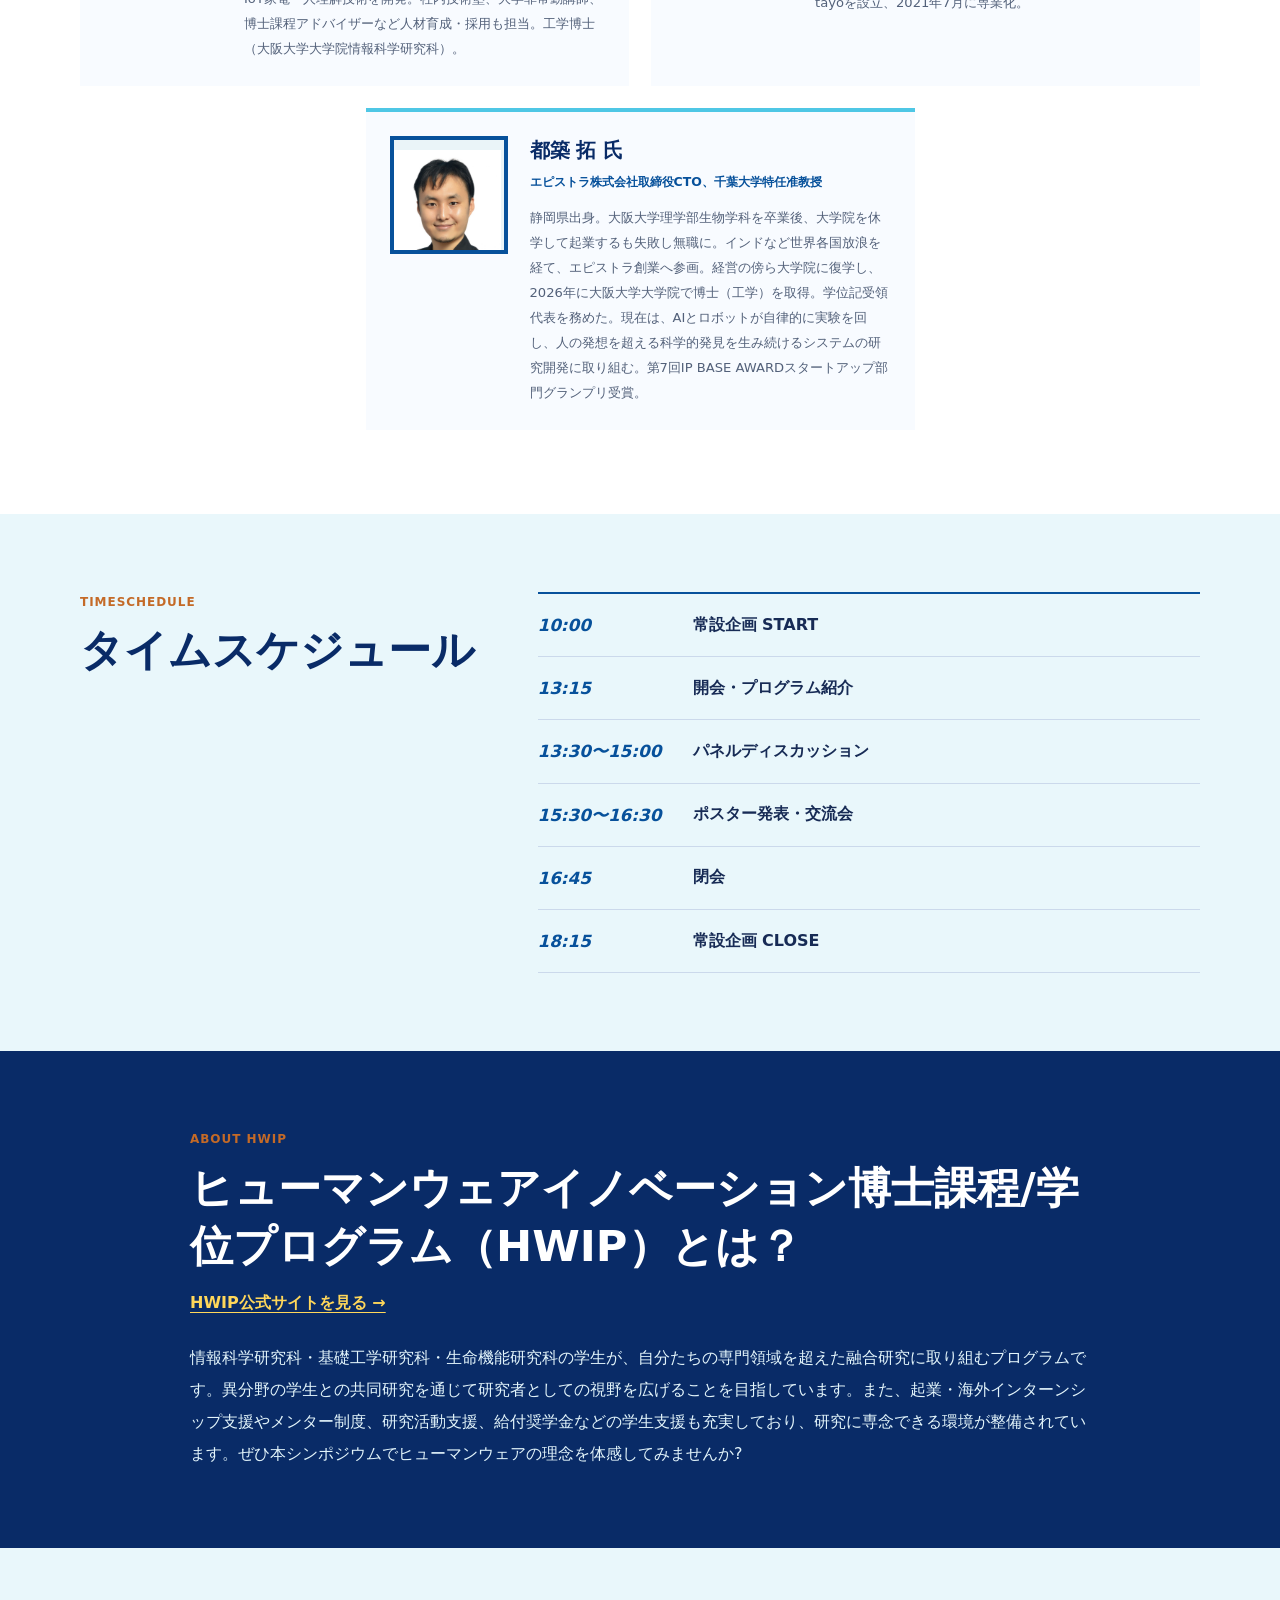
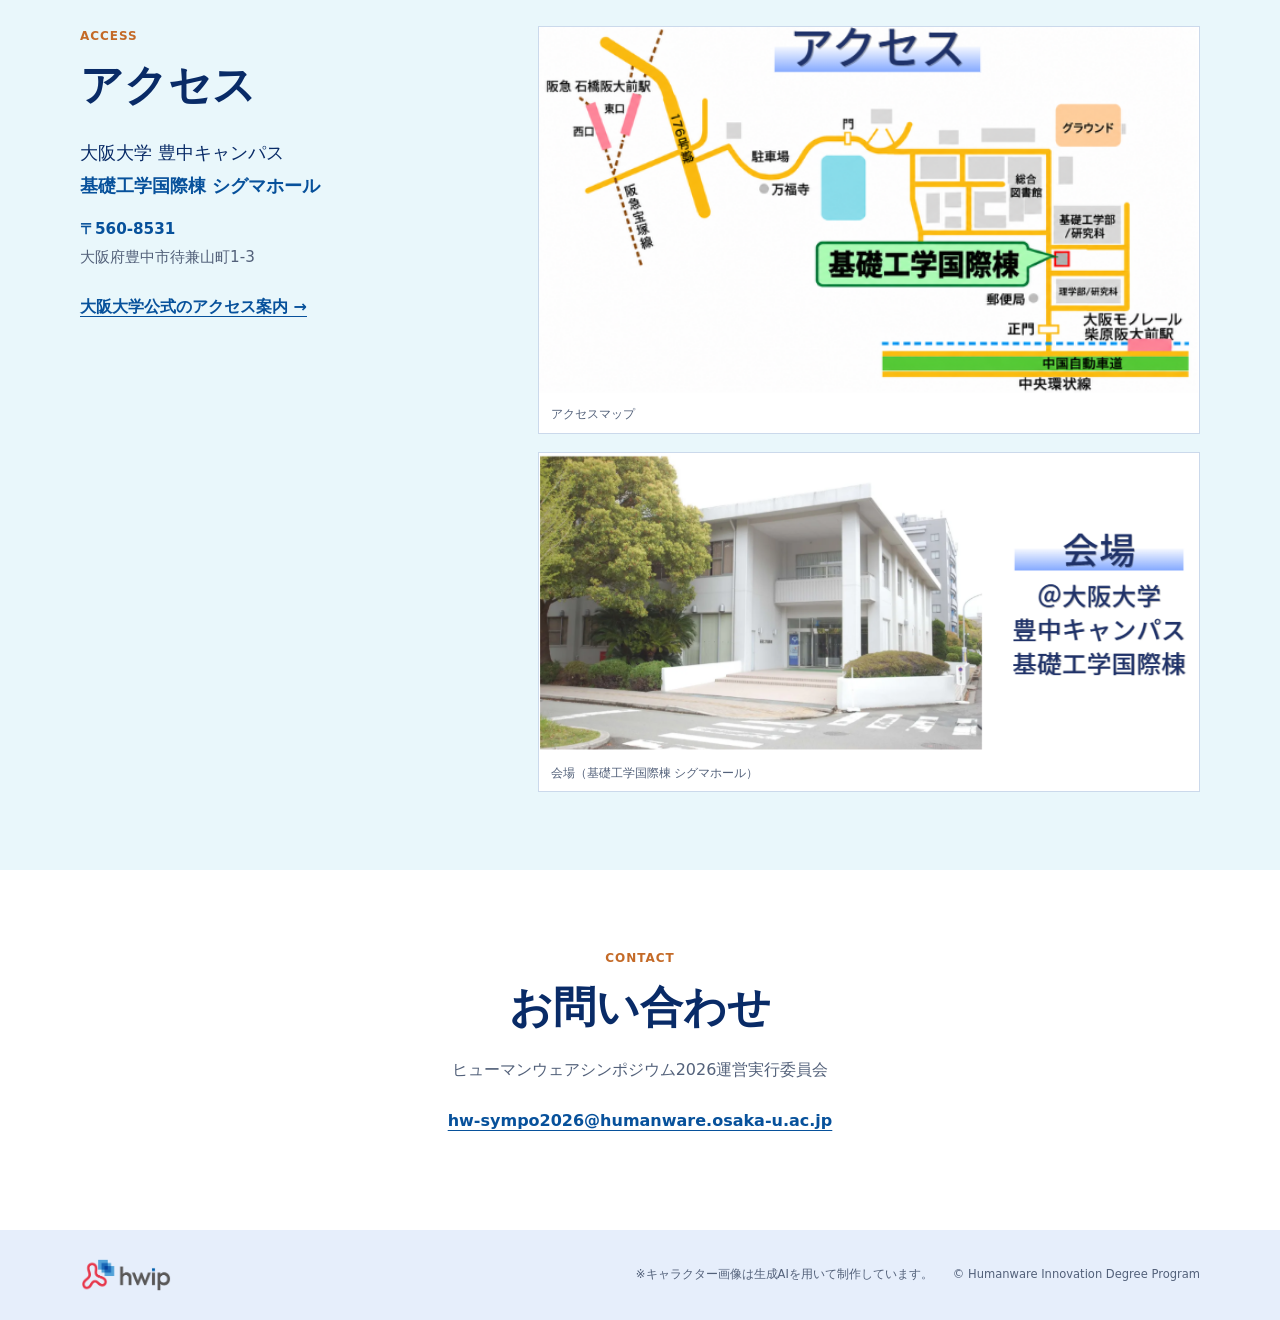
==== commit d99afcf0: "Use square speaker portraits" ====
--- a/symposium2026/index.html
+++ b/symposium2026/index.html
@@ -6,7 +6,7 @@
     <meta name="description" content="HWIPシンポジウム2026「あなたの知らない博士の世界」公式特設ページ。2026年11月1日、大阪大学豊中キャンパスで開催します。" />
     <meta name="theme-color" content="#07519b" />
     <title>HWIPシンポジウム2026｜あなたの知らない博士の世界</title>
-    <link rel="stylesheet" href="style.css?v=speaker-photo-size-110-20261001" />
+    <link rel="stylesheet" href="style.css?v=speaker-photo-square-20261001" />
     <script src="script.js" defer></script>
   </head>
   <body>
--- a/symposium2026/style.css
+++ b/symposium2026/style.css
@@ -128,7 +128,7 @@
 .speakers-section { padding: 84px 0; }
 .speaker-grid { display: grid; grid-template-columns: repeat(2, minmax(0, 1fr)); gap: 22px; margin-top: 40px; }
 .speaker-card { display: grid; grid-template-columns: 118px minmax(0, 1fr); gap: 22px; padding: 24px; border-top: 4px solid var(--cyan); background: #f8fbff; }
-.speaker-photo { position: relative; width: 118px; height: 118px; margin-top: 0; overflow: hidden; border: 4px solid var(--blue); border-radius: 50%; background: #eaf4f8; }
+.speaker-photo { position: relative; width: 118px; height: 118px; margin-top: 0; overflow: hidden; border: 4px solid var(--blue); border-radius: 0; background: #eaf4f8; }
 .speaker-photo img { position: absolute; left: 50%; top: calc(50% + 6px); display: block; width: 110px; height: 110px; max-width: none; object-fit: cover; object-position: center 26%; border: 0; border-radius: 0; transform-origin: center 30%; transform: translate(-50%, -50%) scale(1); }
 .speaker-photo-shimizu img { transform: translate(-50%, -50%) scale(1); }
 .speaker-photo-minami img { transform: translate(-50%, -50%) scale(1); }
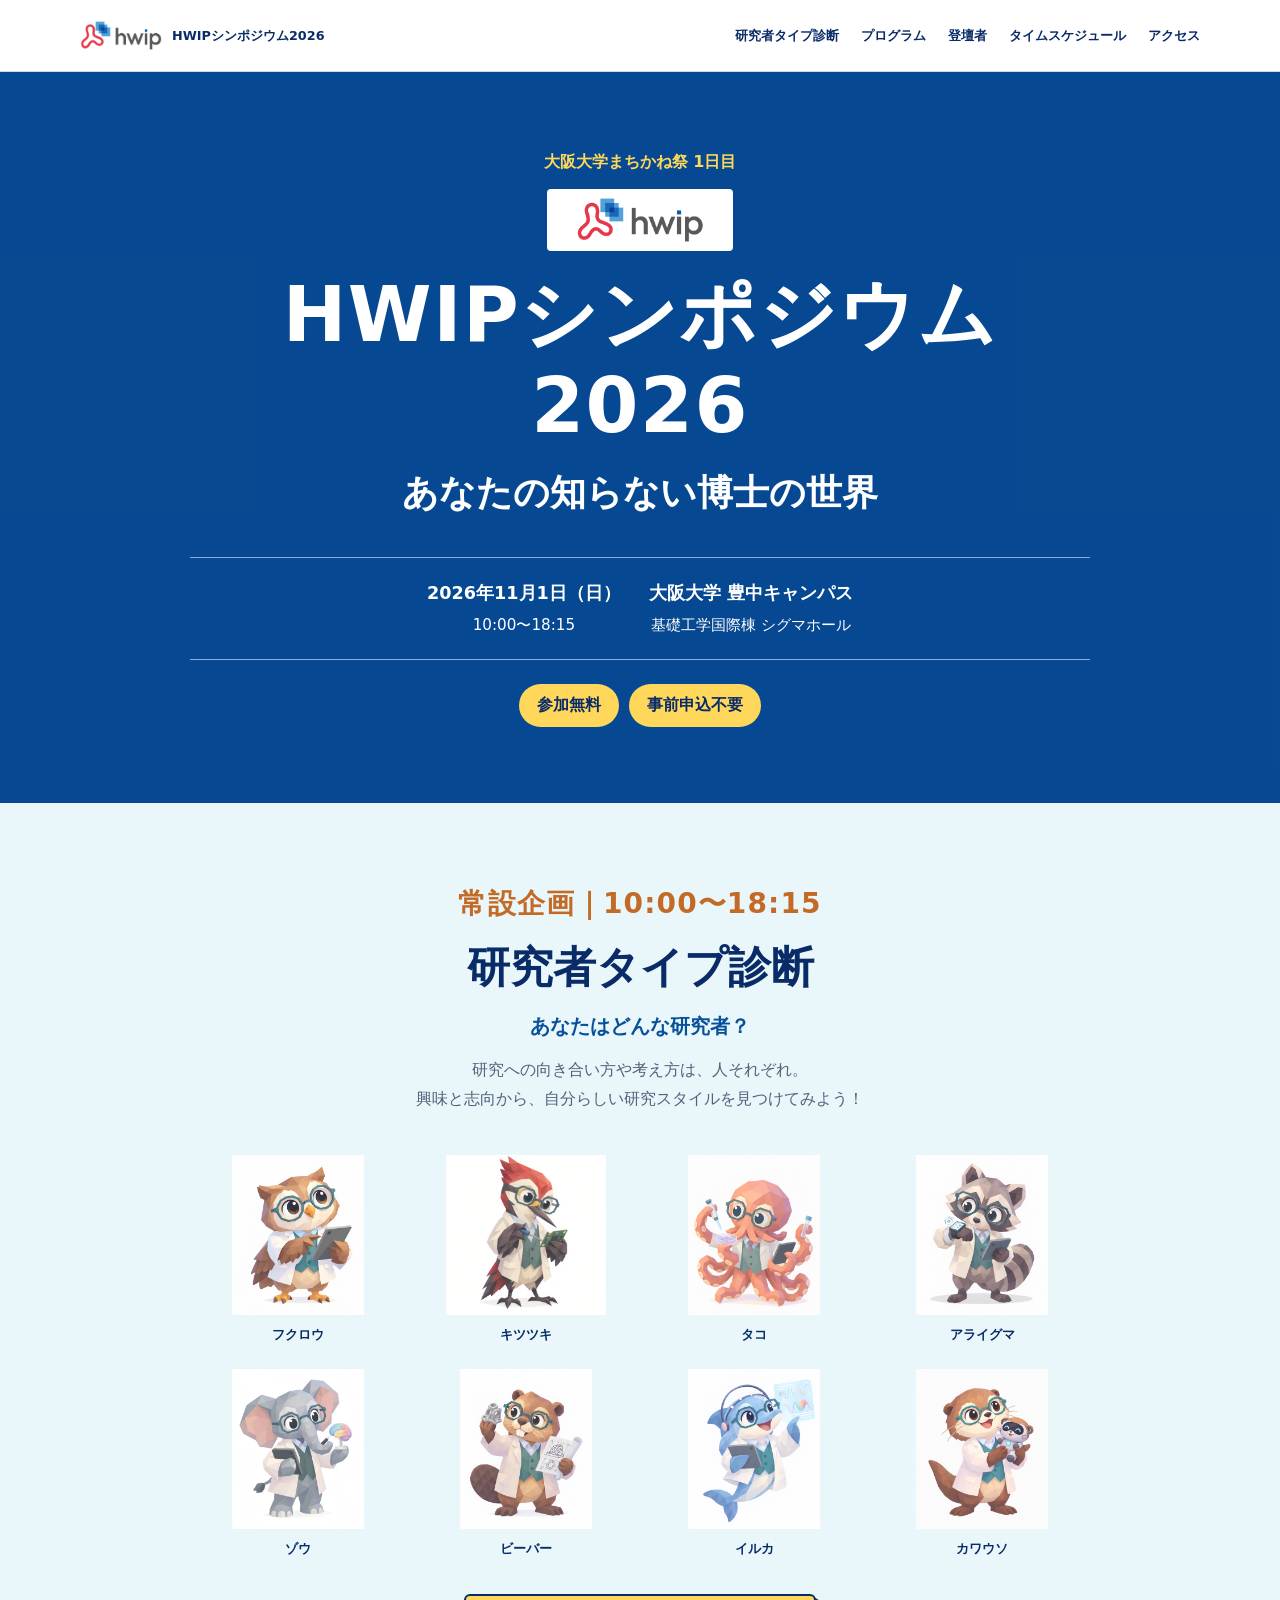
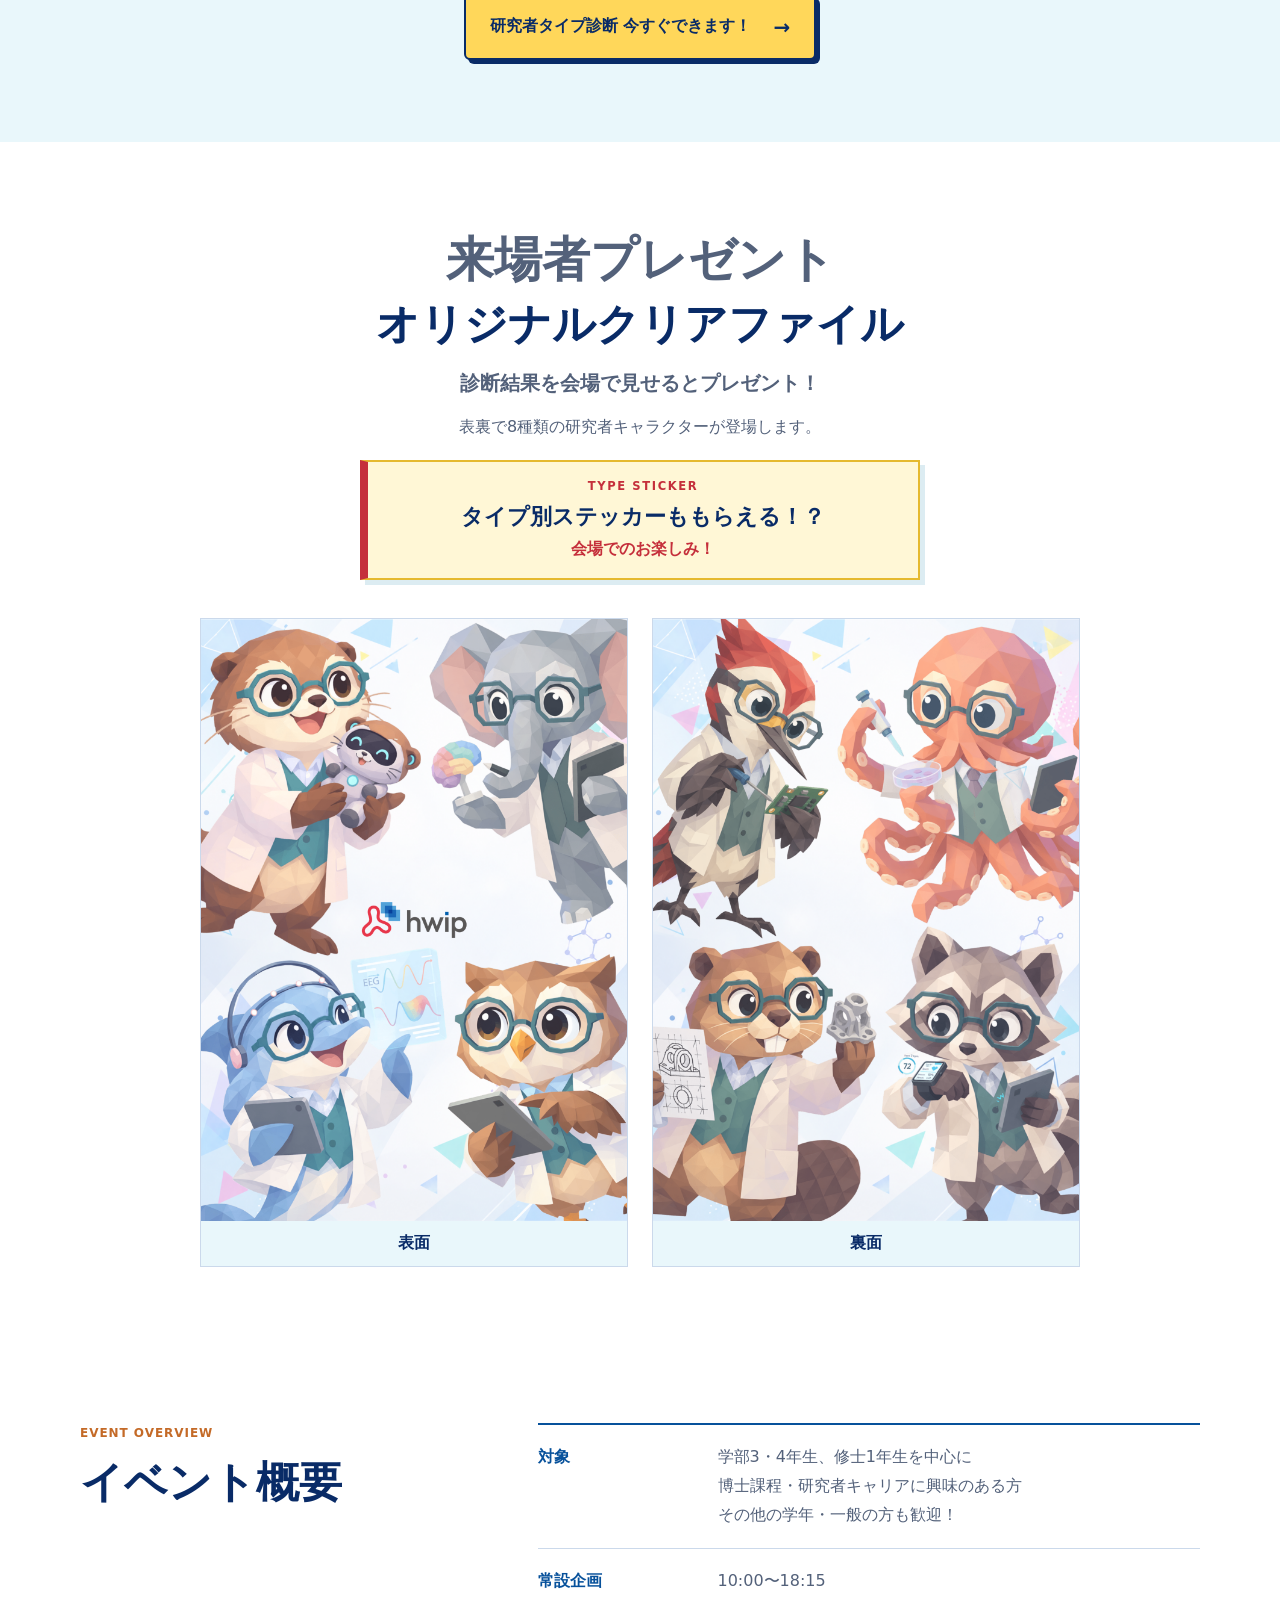
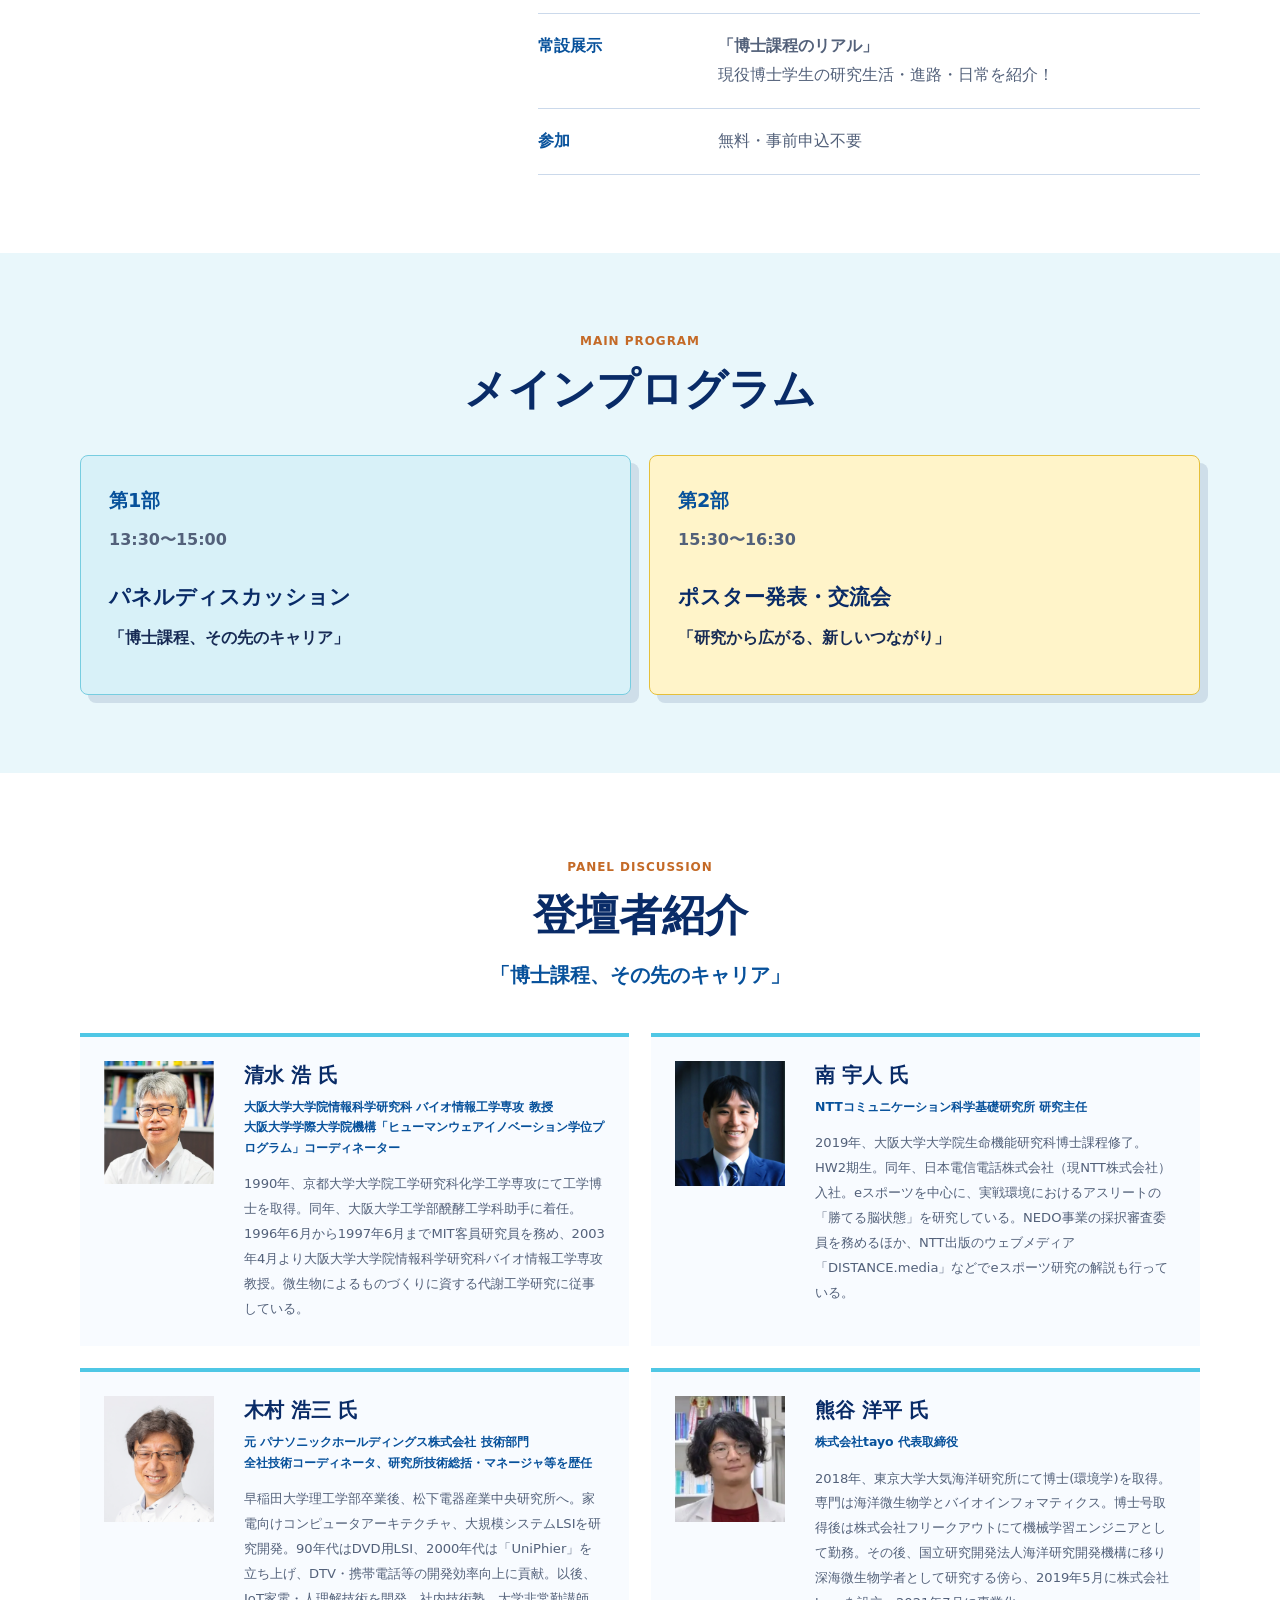
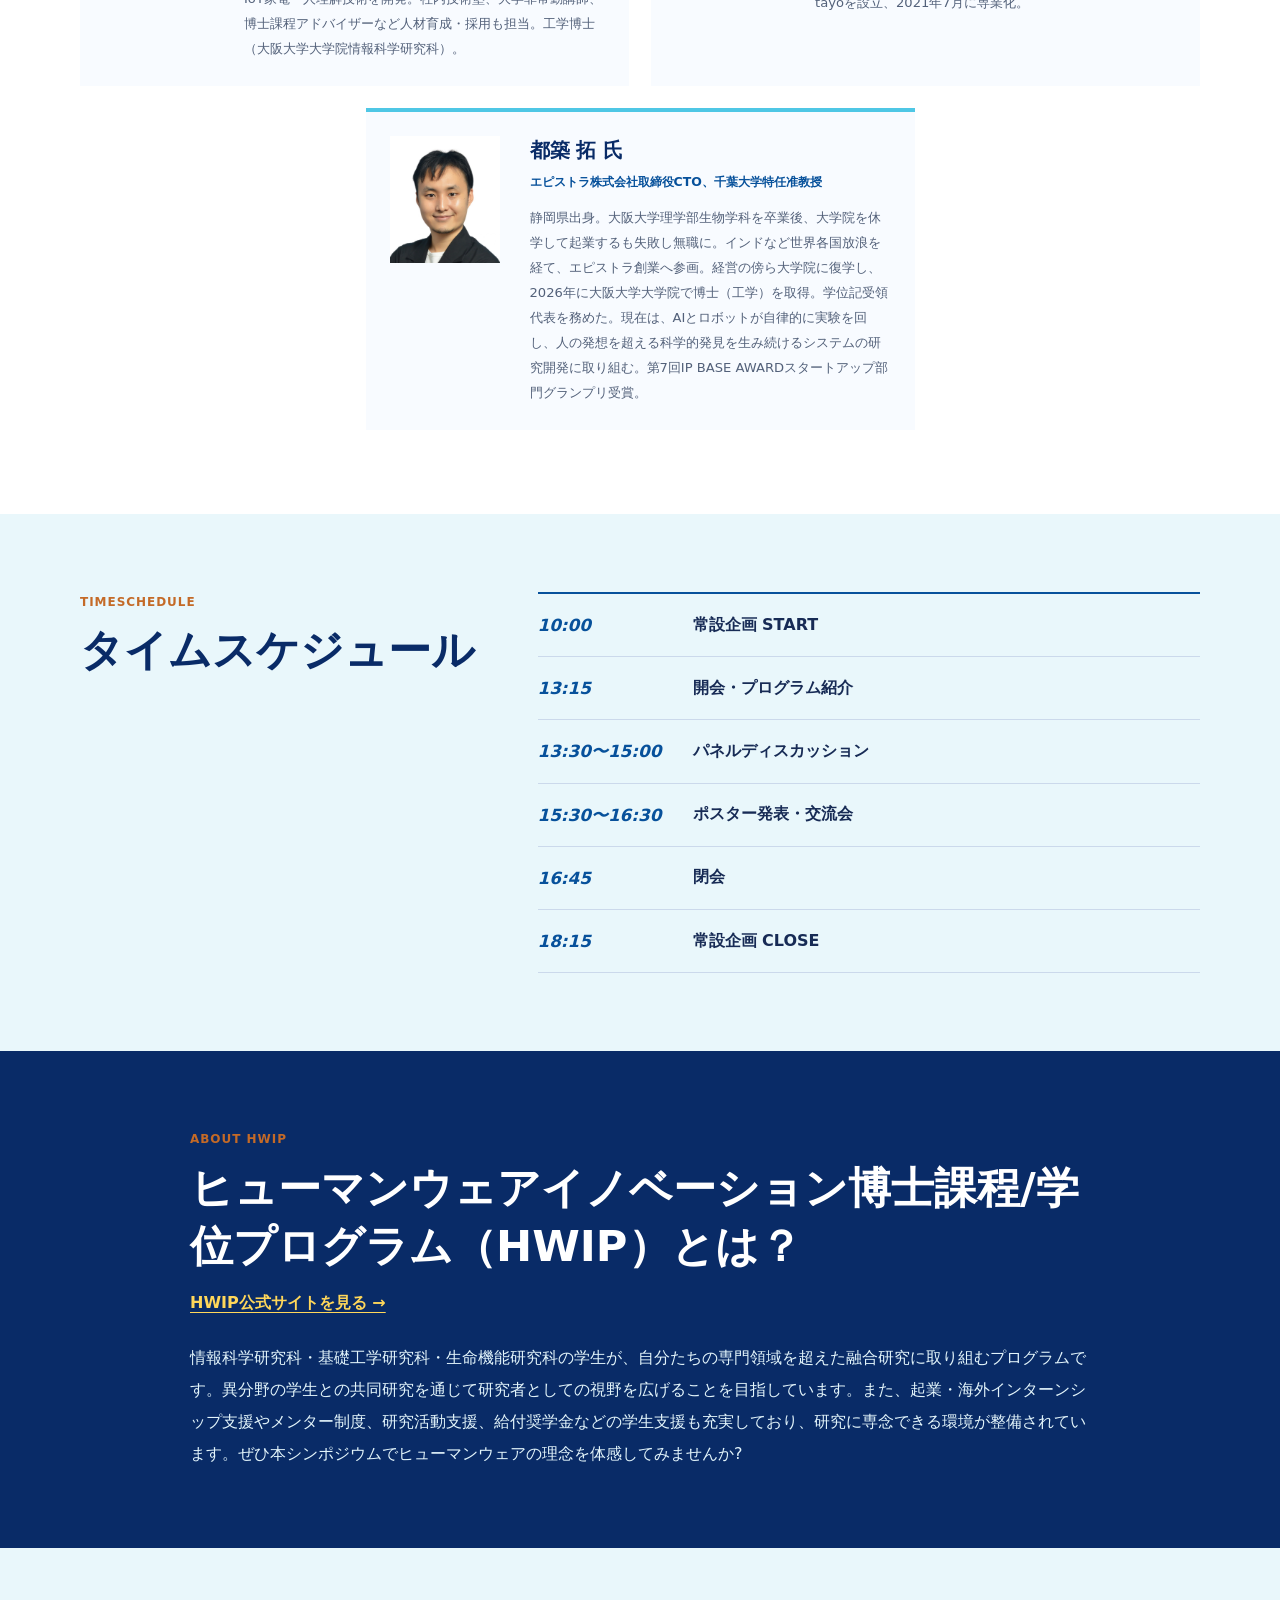
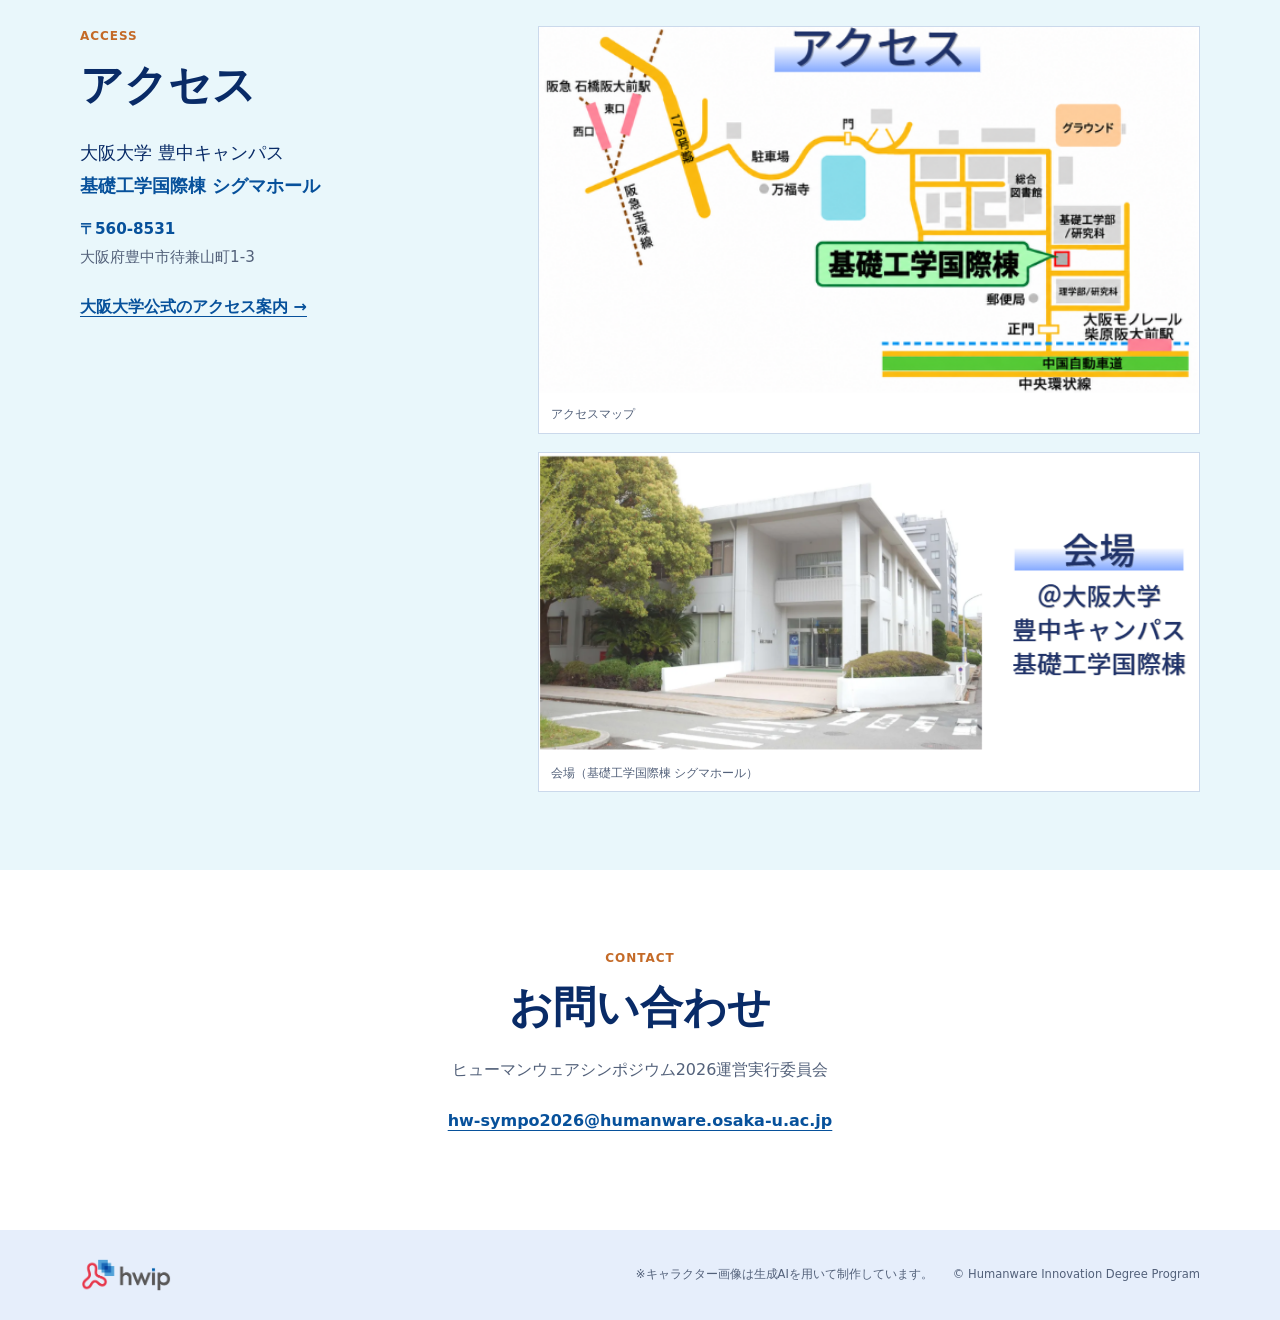
==== commit 55a819ed: "Display speaker photos without crop frames" ====
--- a/symposium2026/index.html
+++ b/symposium2026/index.html
@@ -6,7 +6,7 @@
     <meta name="description" content="HWIPシンポジウム2026「あなたの知らない博士の世界」公式特設ページ。2026年11月1日、大阪大学豊中キャンパスで開催します。" />
     <meta name="theme-color" content="#07519b" />
     <title>HWIPシンポジウム2026｜あなたの知らない博士の世界</title>
-    <link rel="stylesheet" href="style.css?v=speaker-photo-square-20261001" />
+    <link rel="stylesheet" href="style.css?v=speaker-photo-natural-20261001" />
     <script src="script.js" defer></script>
   </head>
   <body>
--- a/symposium2026/style.css
+++ b/symposium2026/style.css
@@ -128,13 +128,8 @@
 .speakers-section { padding: 84px 0; }
 .speaker-grid { display: grid; grid-template-columns: repeat(2, minmax(0, 1fr)); gap: 22px; margin-top: 40px; }
 .speaker-card { display: grid; grid-template-columns: 118px minmax(0, 1fr); gap: 22px; padding: 24px; border-top: 4px solid var(--cyan); background: #f8fbff; }
-.speaker-photo { position: relative; width: 118px; height: 118px; margin-top: 0; overflow: hidden; border: 4px solid var(--blue); border-radius: 0; background: #eaf4f8; }
-.speaker-photo img { position: absolute; left: 50%; top: calc(50% + 6px); display: block; width: 110px; height: 110px; max-width: none; object-fit: cover; object-position: center 26%; border: 0; border-radius: 0; transform-origin: center 30%; transform: translate(-50%, -50%) scale(1); }
-.speaker-photo-shimizu img { transform: translate(-50%, -50%) scale(1); }
-.speaker-photo-minami img { transform: translate(-50%, -50%) scale(1); }
-.speaker-photo-kimura img { transform: translate(-50%, -50%) scale(1); }
-.speaker-photo-kumagai img { transform: translate(-50%, -50%) scale(1); }
-.speaker-photo-tsuzuki img { transform: translate(calc(-50% - 3px), calc(-50% + 4px)) scale(1); }
+.speaker-photo { width: 110px; margin-top: 0; }
+.speaker-photo img { display: block; width: 110px; height: auto; max-width: 100%; border: 0; border-radius: 0; }
 .speaker-card h3 { color: var(--navy); font-size: 1.25rem; line-height: 1.4; }
 .speaker-role { margin-top: 8px; color: var(--blue); font-size: .78rem; font-weight: 700; line-height: 1.65; }
 .speaker-card div > p:last-child { margin-top: 14px; color: var(--muted); font-size: .82rem; line-height: 1.9; }
@@ -200,8 +195,8 @@
   .gift-visuals { grid-template-columns: repeat(2, minmax(0, 1fr)); gap: 10px; max-width: 460px; }
   .program-card { min-height: 0; }
   .speaker-card, .speaker-card-last { max-width: none; grid-column: auto; justify-self: stretch; grid-template-columns: 88px minmax(0, 1fr); gap: 14px; padding: 18px; }
-  .speaker-photo { width: 88px; height: 88px; }
-  .speaker-photo img { width: 80px; height: 80px; }
+  .speaker-photo { width: 80px; }
+  .speaker-photo img { width: 80px; }
   .speaker-card h3 { font-size: 1.05rem; }
   .speaker-role, .speaker-card div > p:last-child { font-size: .73rem; }
   th { width: 118px; font-size: .9rem; }
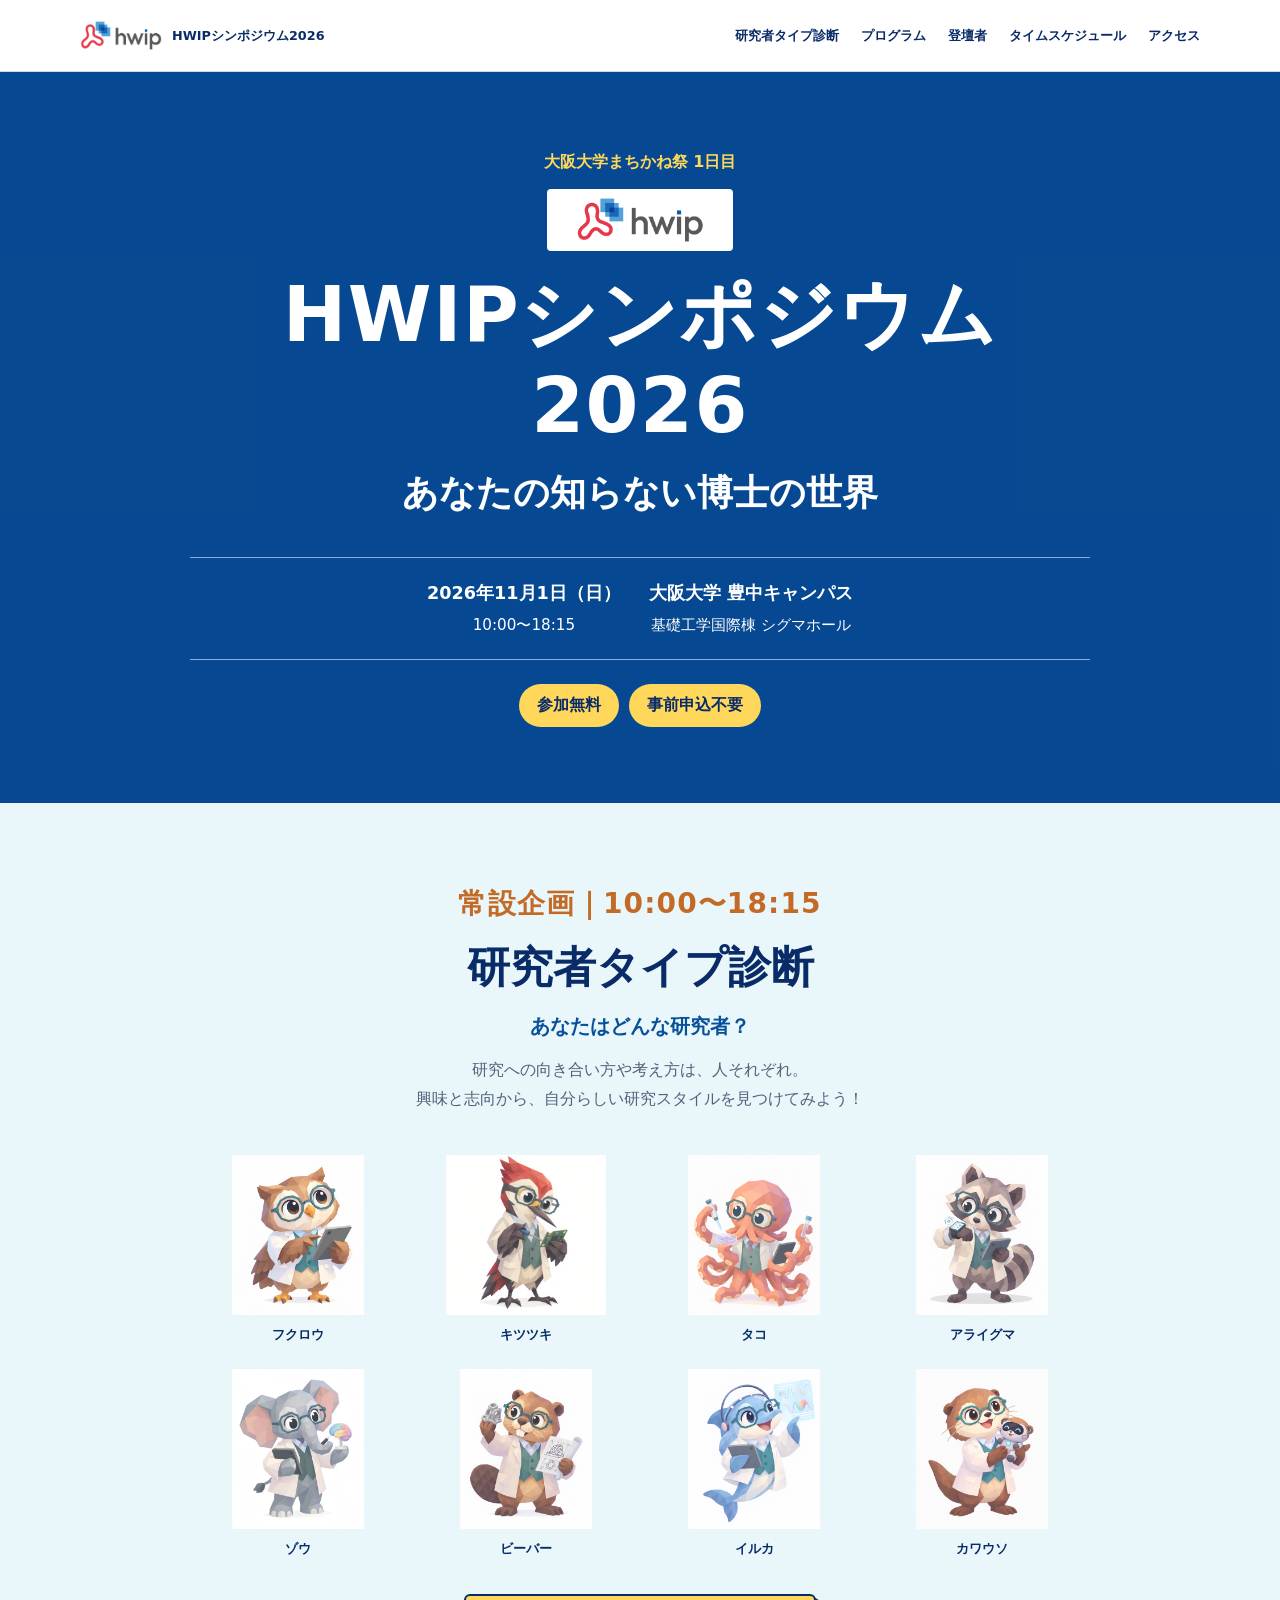
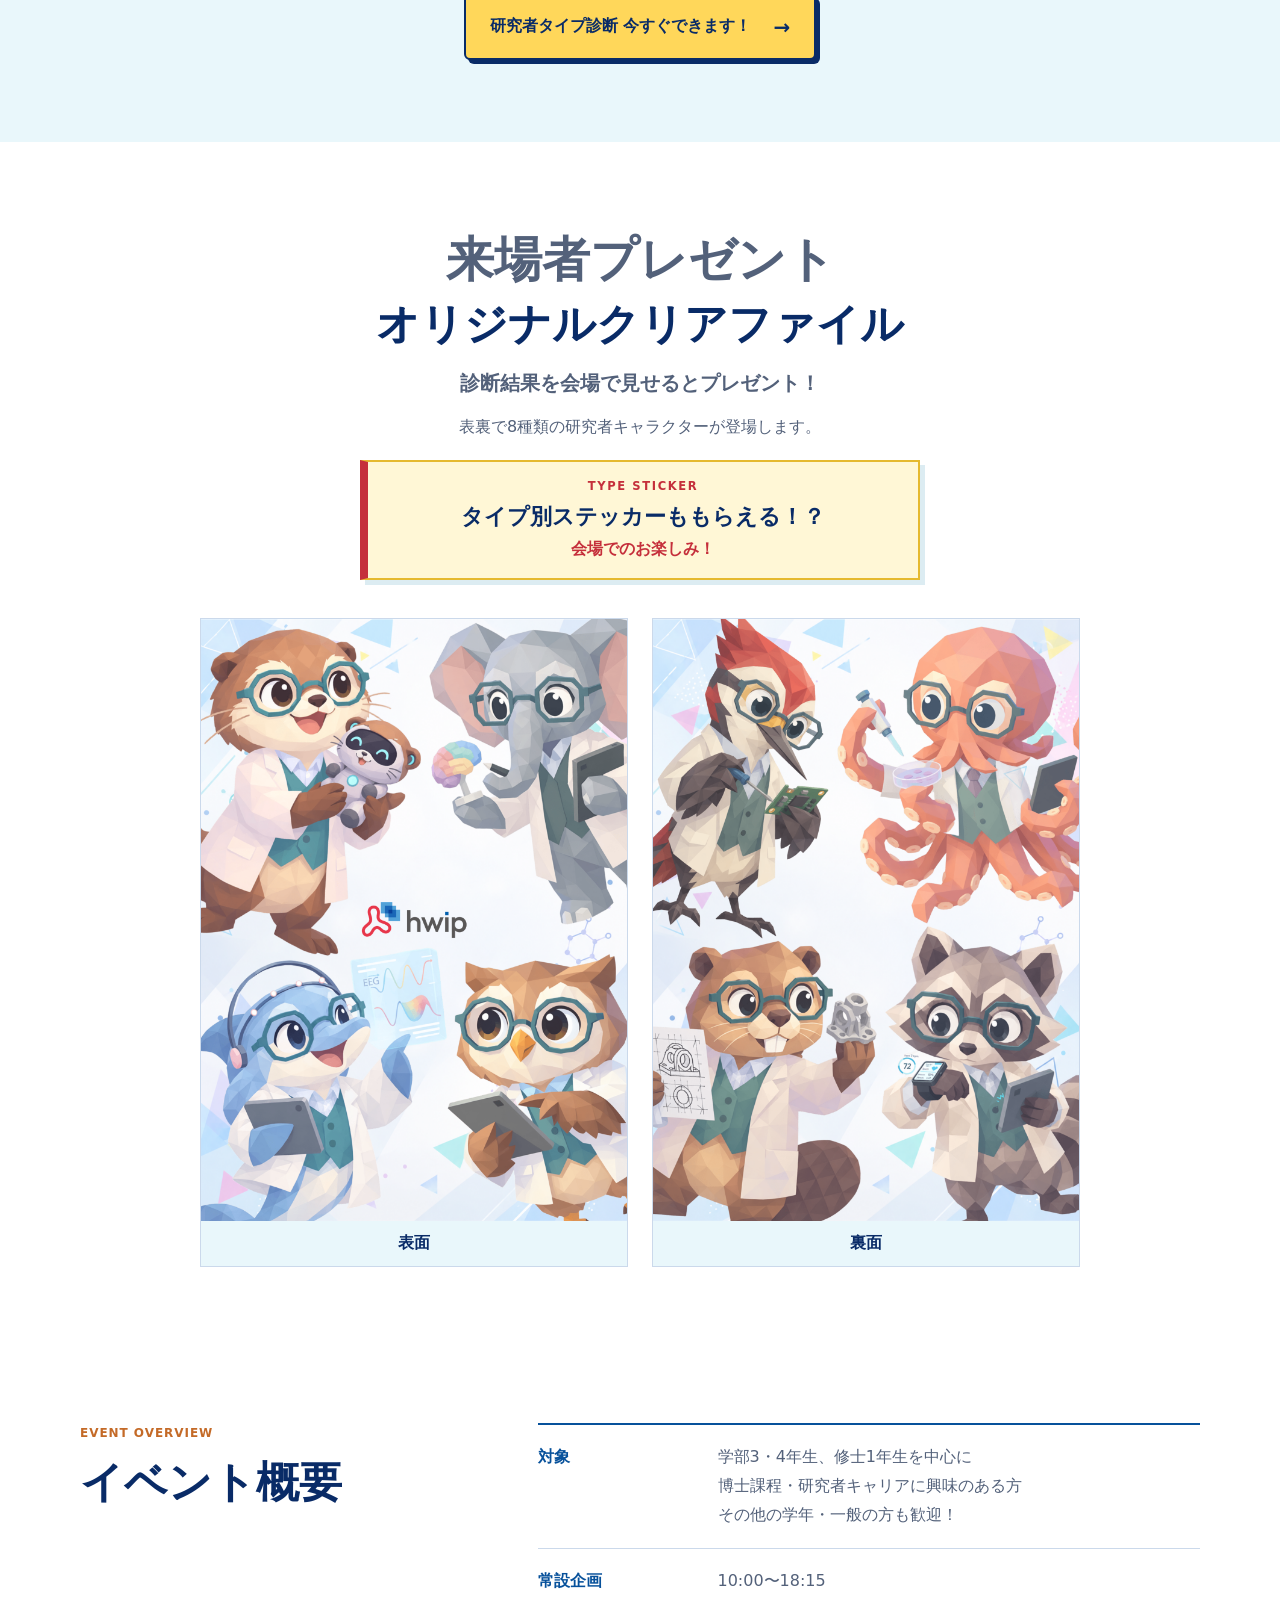
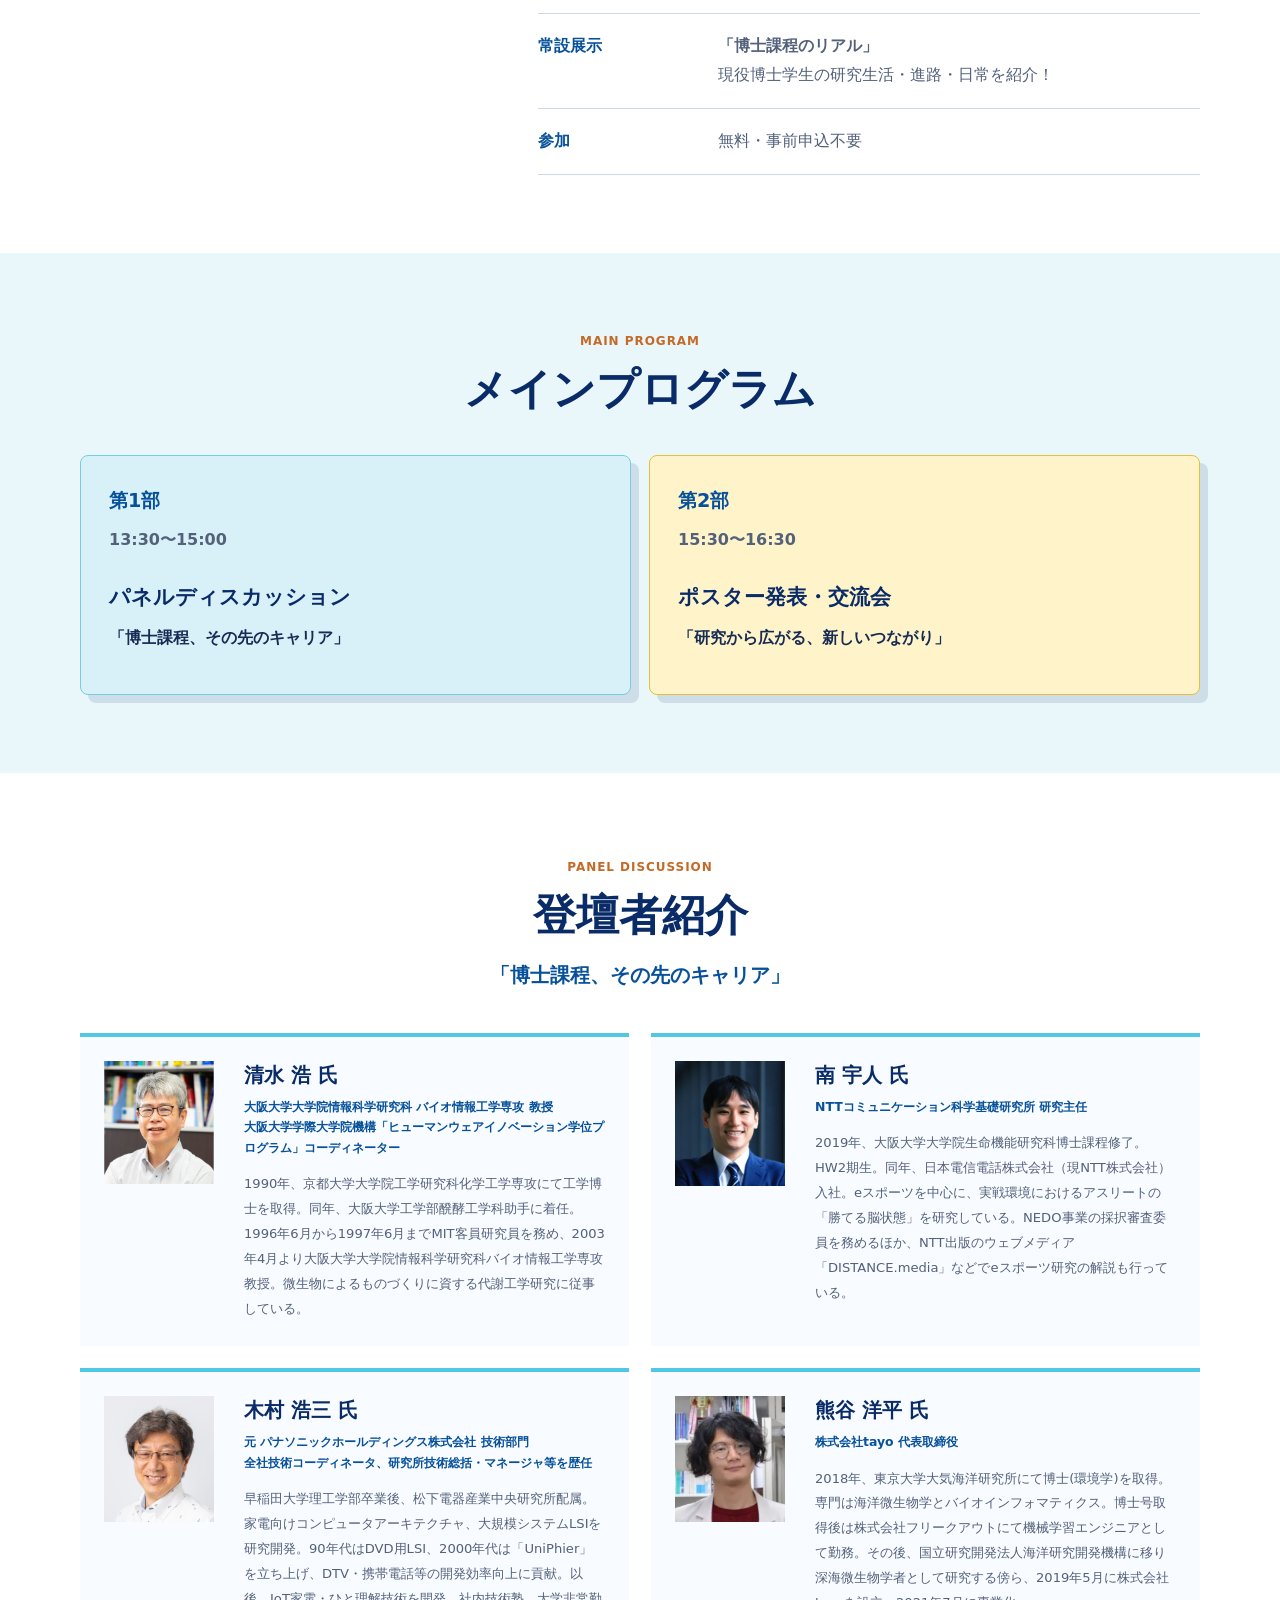
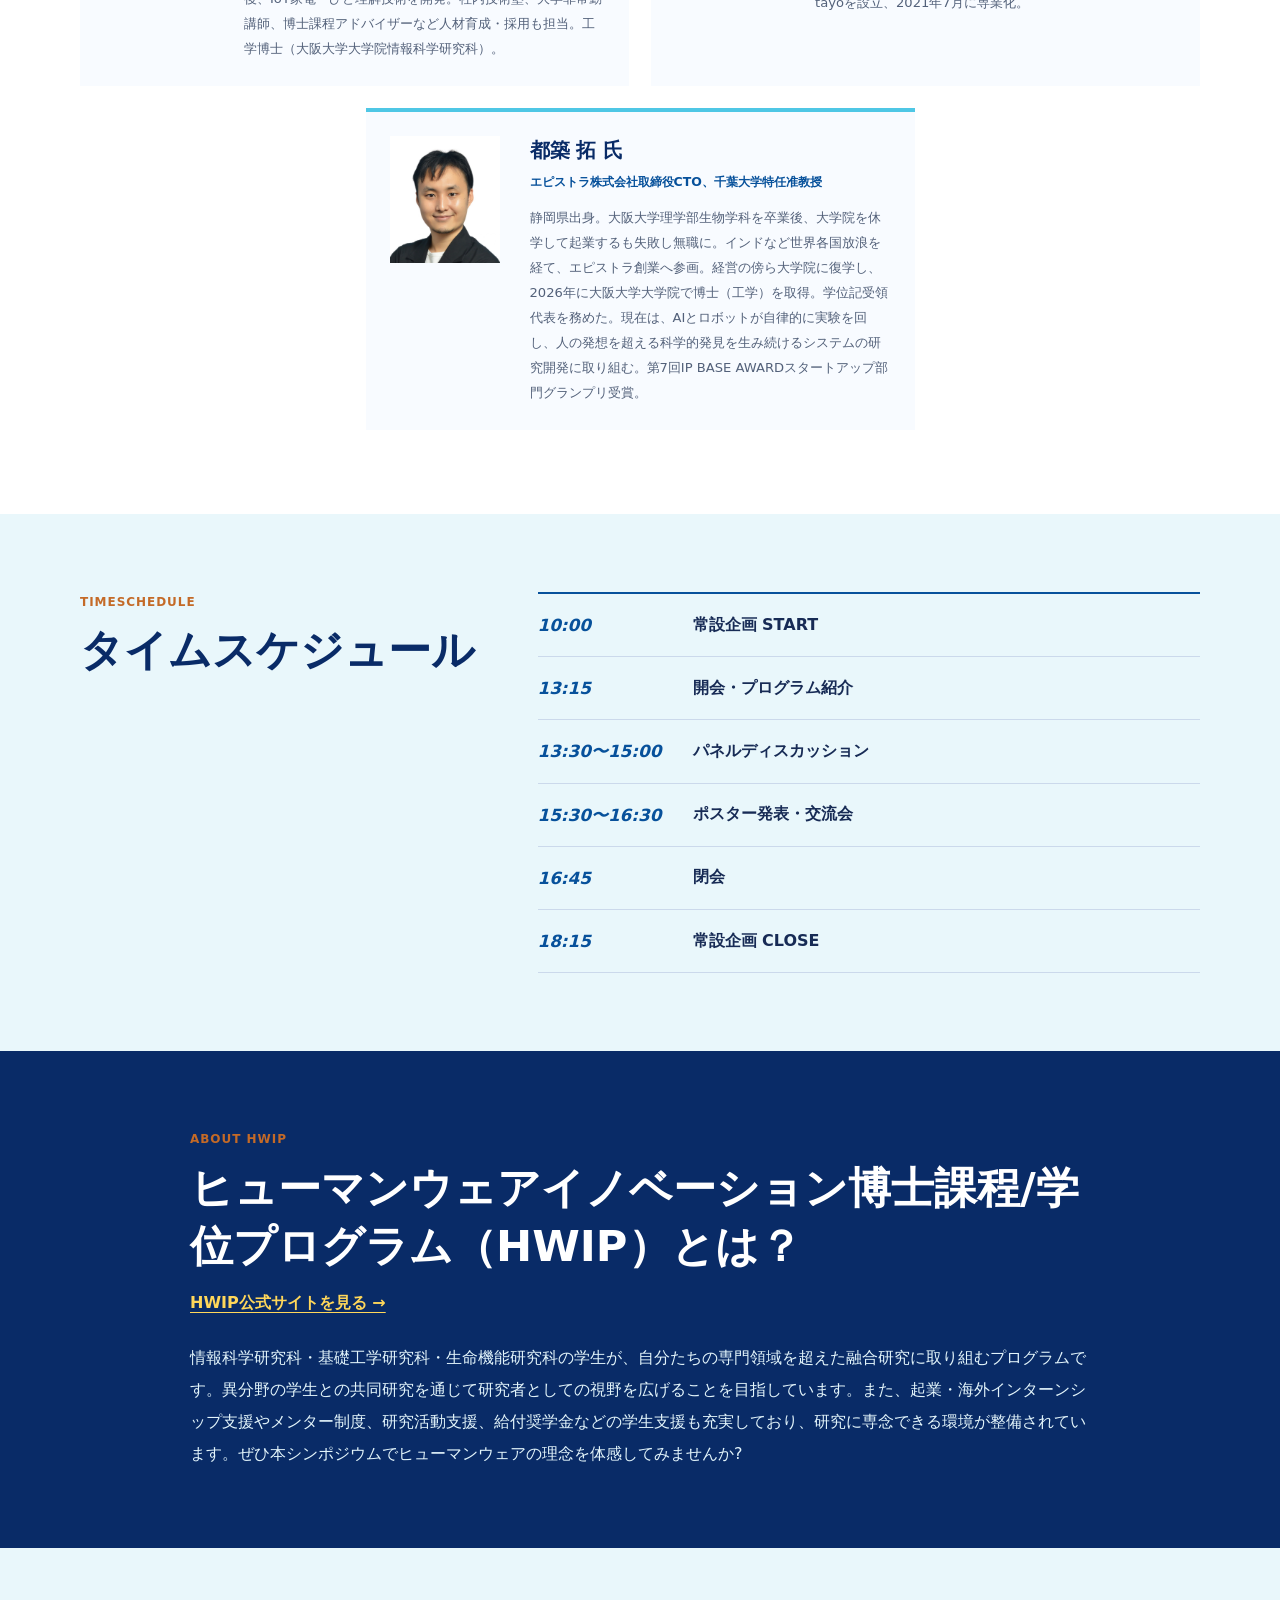
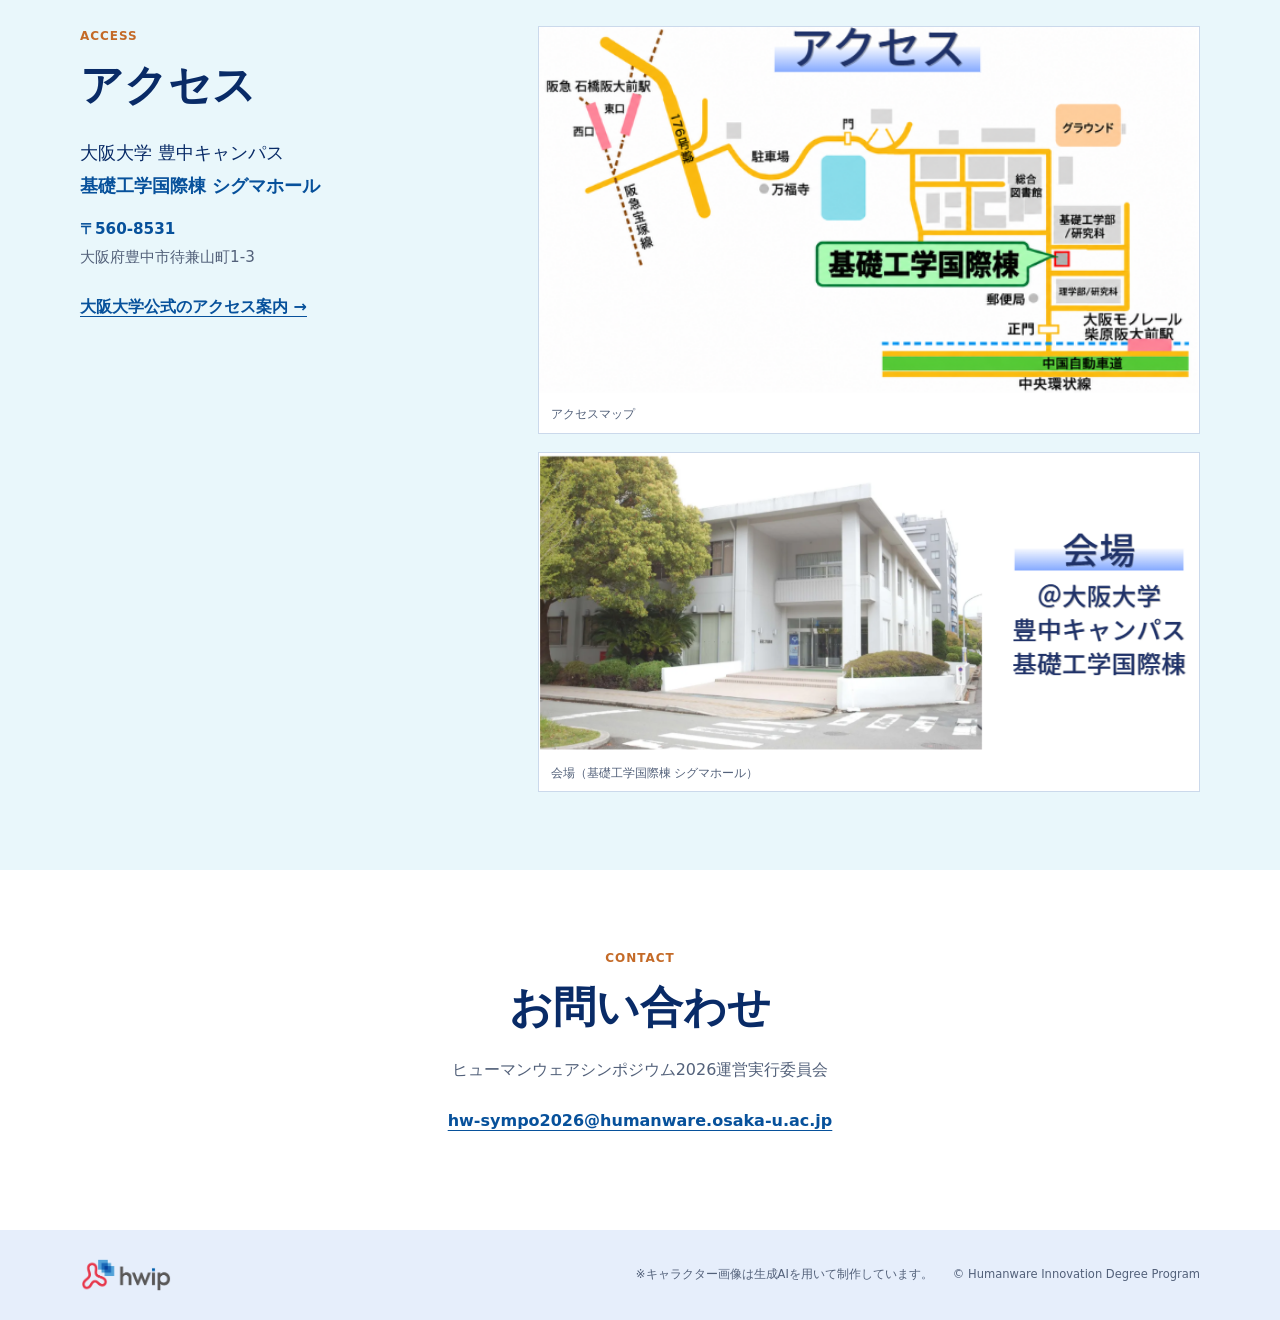
==== commit d8e7f548: "Update Kimura speaker biography" ====
--- a/symposium2026/index.html
+++ b/symposium2026/index.html
@@ -145,7 +145,7 @@
             </article>
             <article class="speaker-card">
               <div class="speaker-photo speaker-photo-kimura"><img src="../assets/images/kimurasan.png" alt="木村 浩三 氏" width="220" height="260" /></div>
-              <div><h3>木村 浩三 氏</h3><p class="speaker-role">元 パナソニックホールディングス株式会社 技術部門<br />全社技術コーディネータ、研究所技術総括・マネージャ等を歴任</p><p>早稲田大学理工学部卒業後、松下電器産業中央研究所へ。家電向けコンピュータアーキテクチャ、大規模システムLSIを研究開発。90年代はDVD用LSI、2000年代は「UniPhier」を立ち上げ、DTV・携帯電話等の開発効率向上に貢献。以後、IoT家電・人理解技術を開発。社内技術塾、大学非常勤講師、博士課程アドバイザーなど人材育成・採用も担当。工学博士（大阪大学大学院情報科学研究科）。</p></div>
+              <div><h3>木村 浩三 氏</h3><p class="speaker-role">元 パナソニックホールディングス株式会社 技術部門<br />全社技術コーディネータ、研究所技術総括・マネージャ等を歴任</p><p>早稲田大学理工学部卒業後、松下電器産業中央研究所配属。家電向けコンピュータアーキテクチャ、大規模システムLSIを研究開発。90年代はDVD用LSI、2000年代は「UniPhier」を立ち上げ、DTV・携帯電話等の開発効率向上に貢献。以後、IoT家電・ひと理解技術を開発。社内技術塾、大学非常勤講師、博士課程アドバイザーなど人材育成・採用も担当。工学博士（大阪大学大学院情報科学研究科）。</p></div>
             </article>
             <article class="speaker-card">
               <div class="speaker-photo speaker-photo-kumagai"><img src="../assets/images/kumagayasan.png" alt="熊谷 洋平 氏" width="220" height="260" /></div>
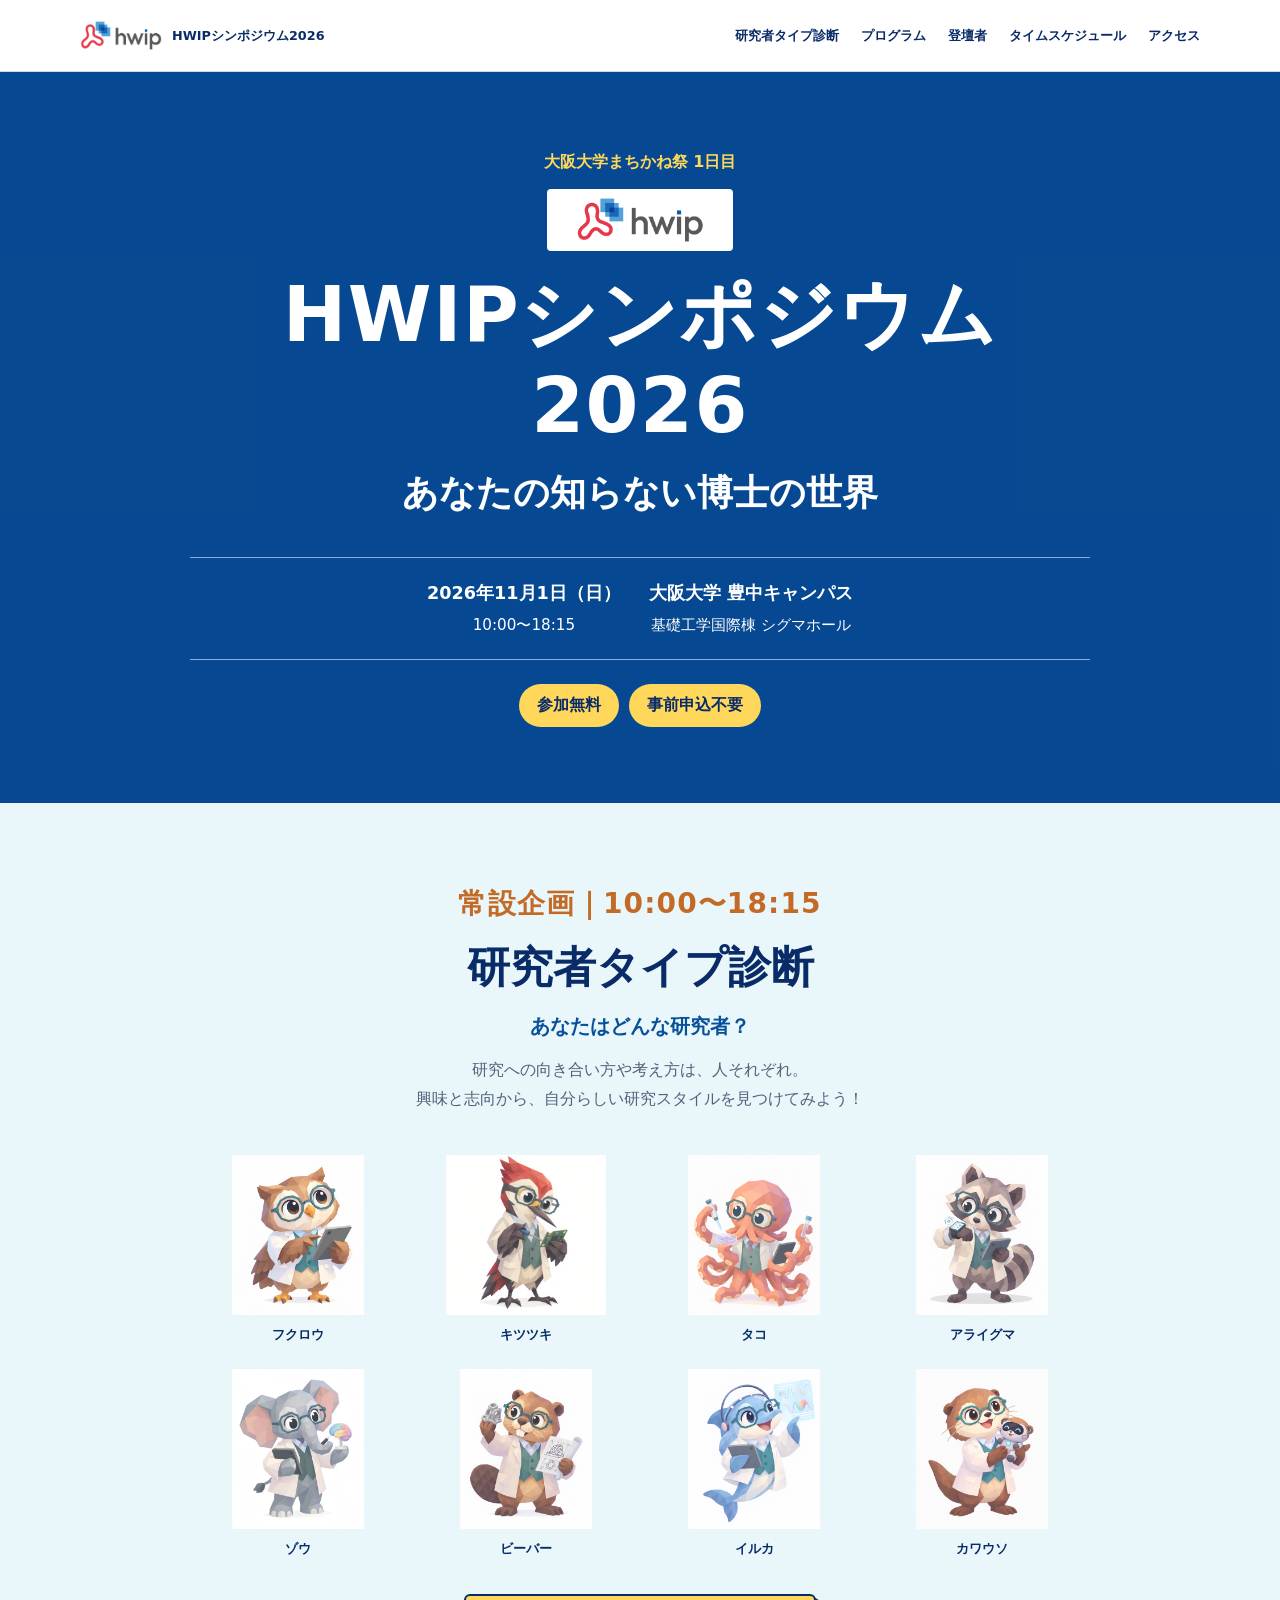
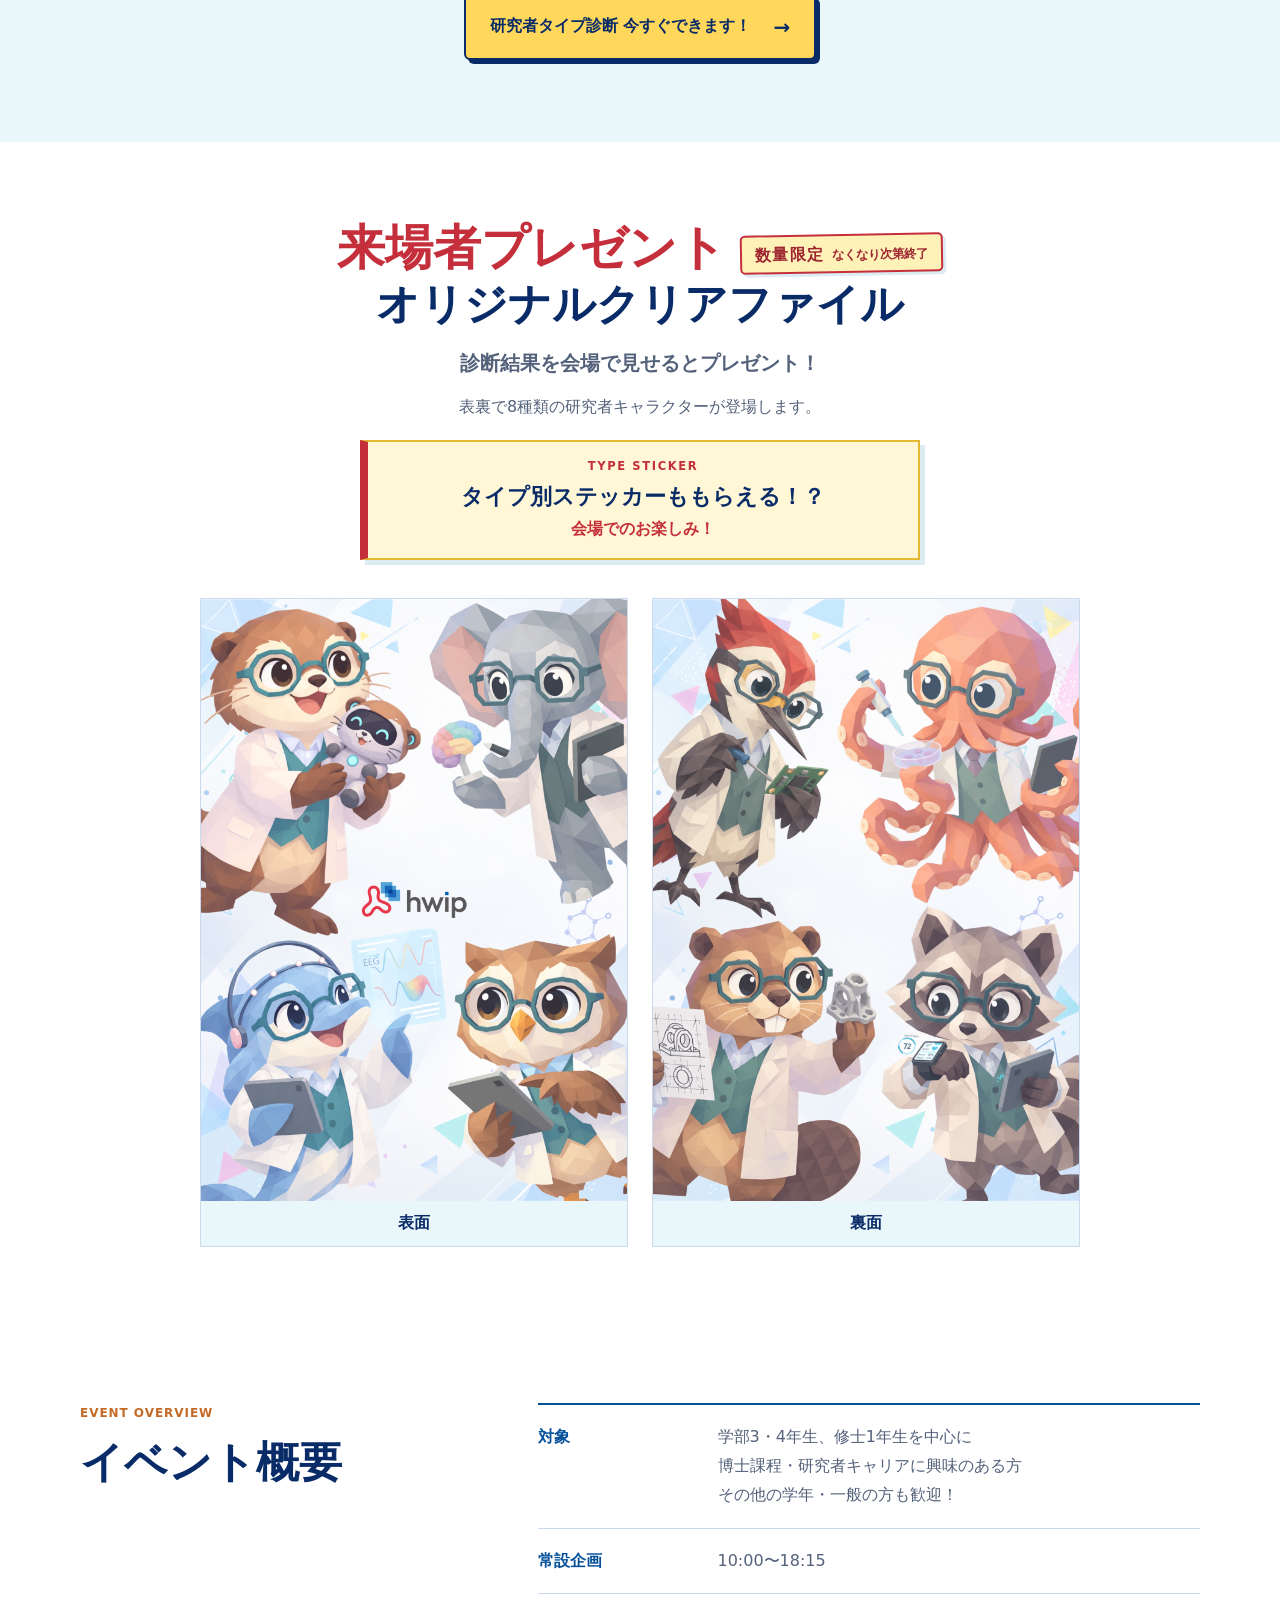
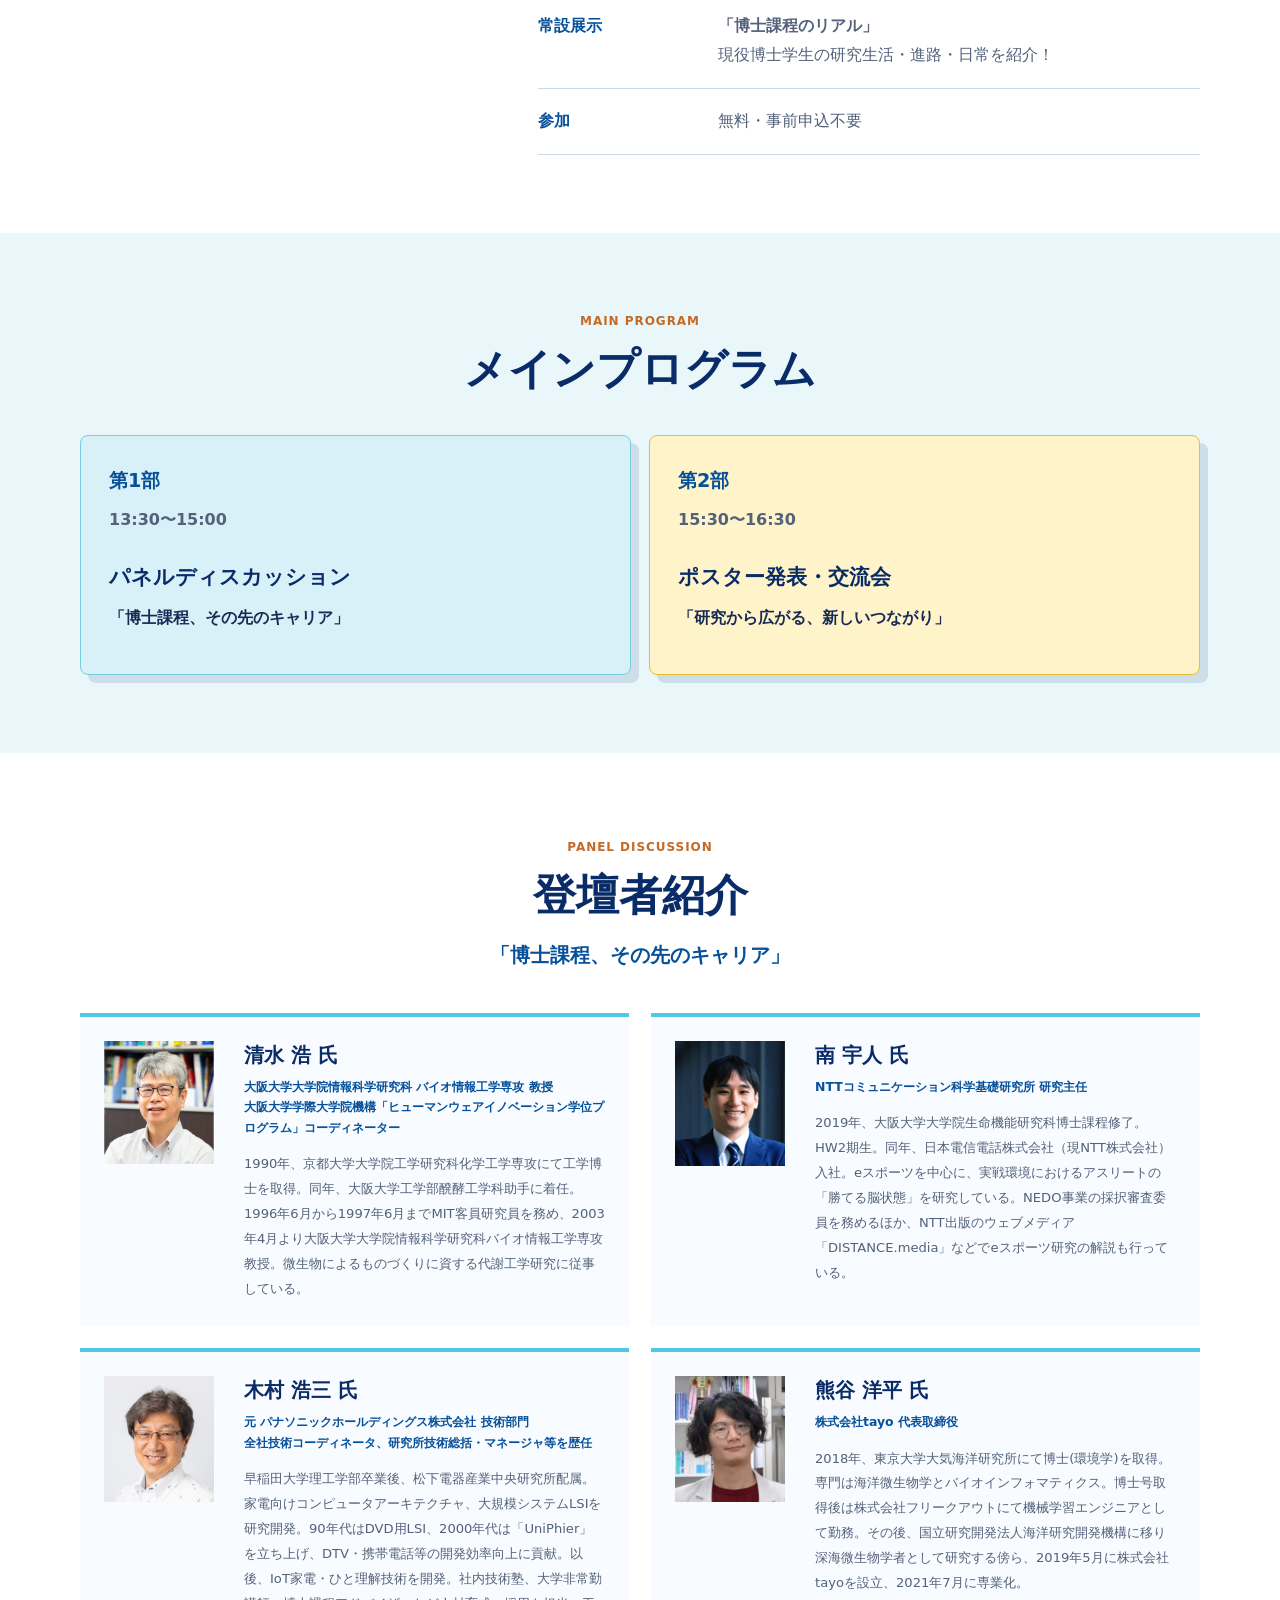
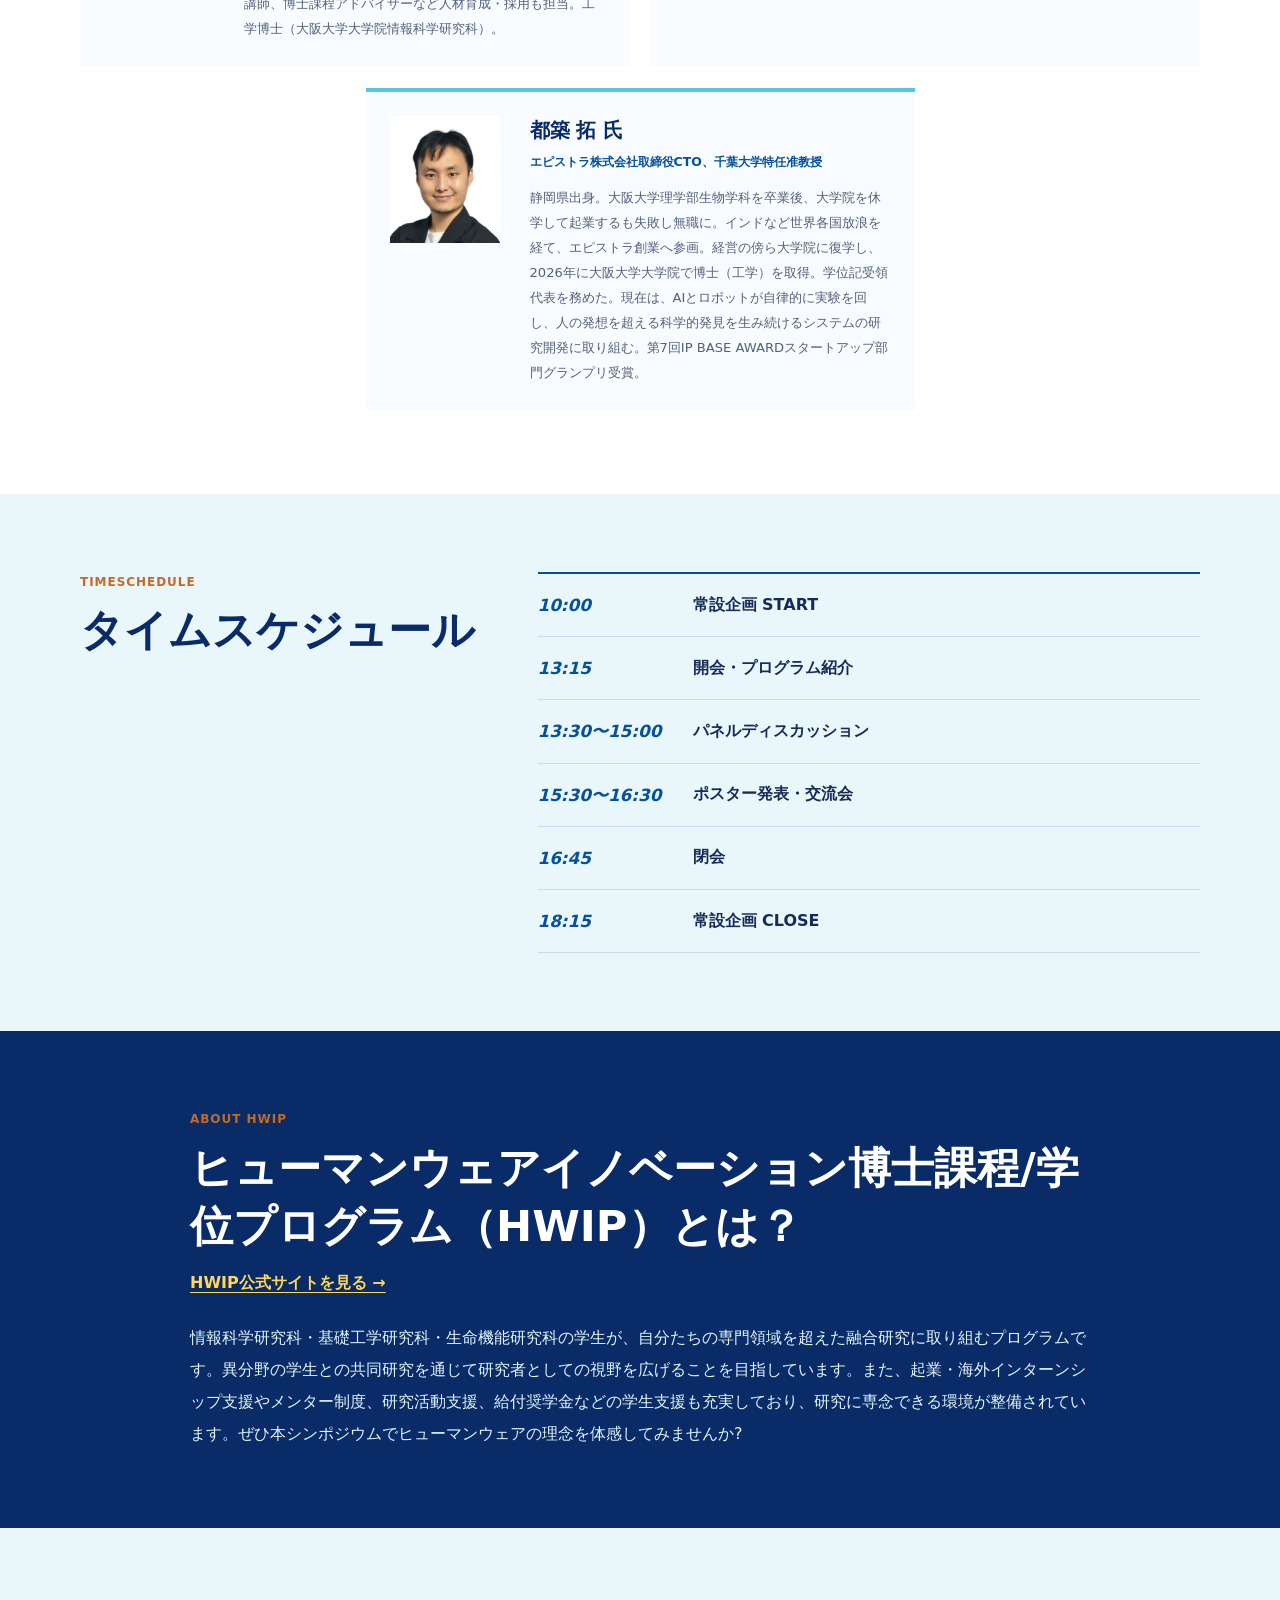
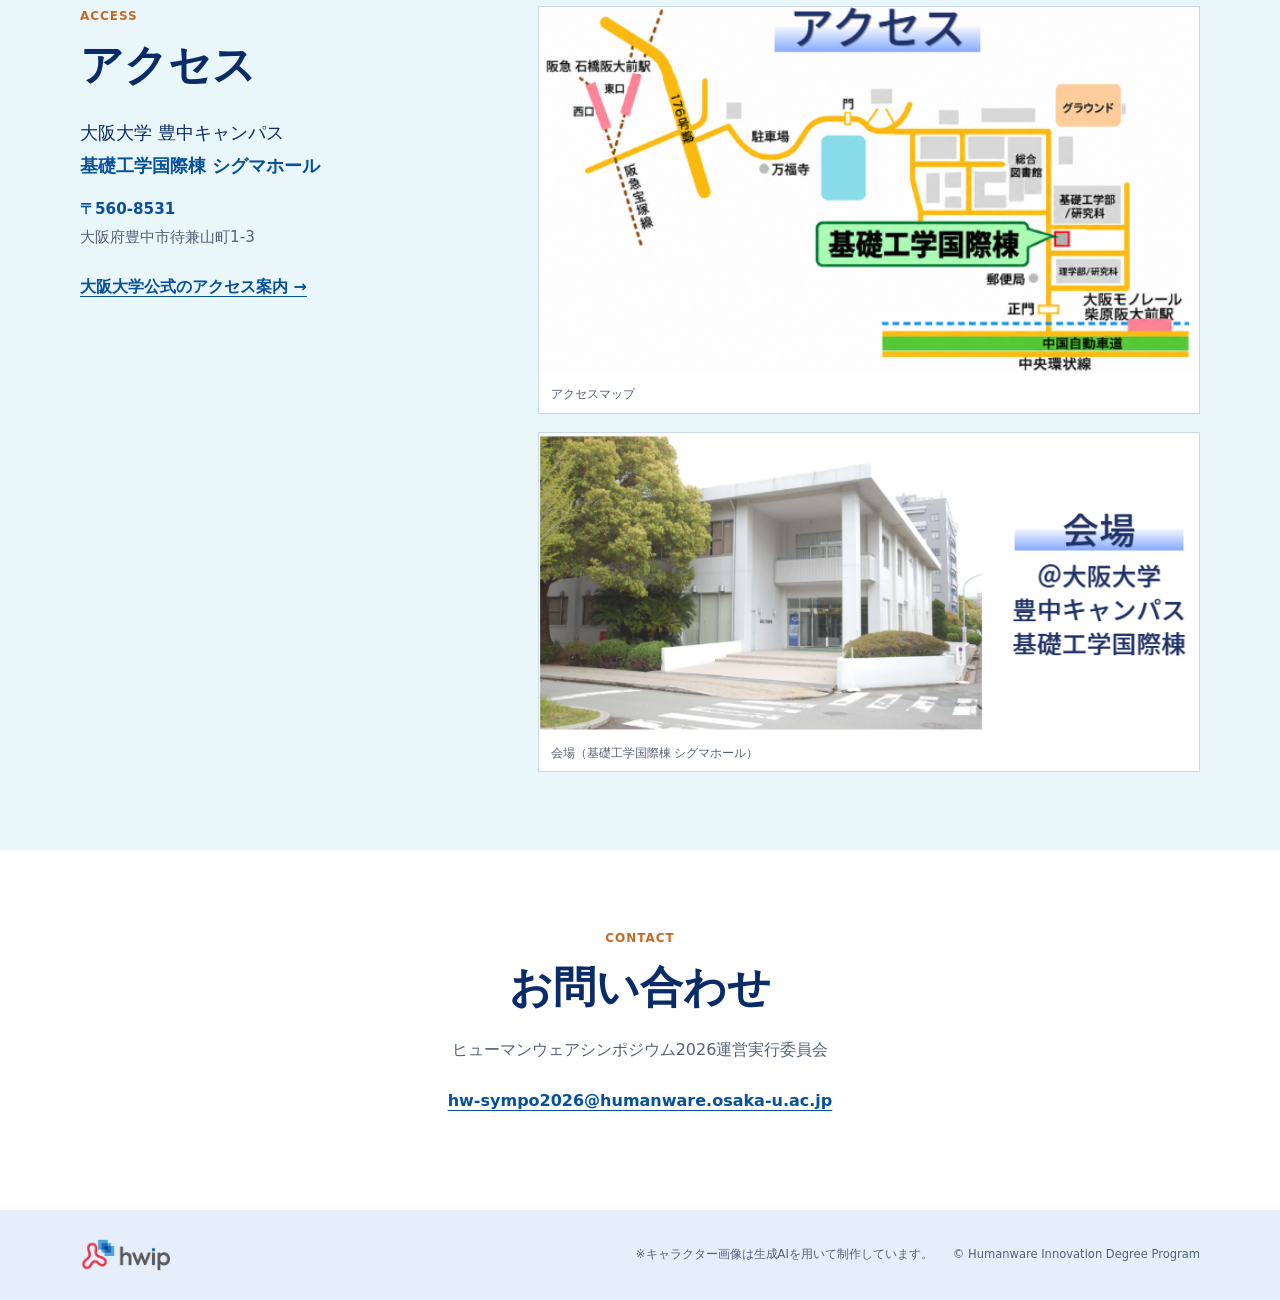
==== commit 53ebc7c1: "Add limited quantity novelty badges" ====
--- a/symposium2026/index.html
+++ b/symposium2026/index.html
@@ -12,7 +12,7 @@
   <body>
     <header class="site-header">
       <a class="brand" href="#top" aria-label="HWIPシンポジウム2026 トップへ">
-        <img src="assets/hwip-logo.png" width="160" height="60" alt="HWIP" />
+        <img src="assets/images/hwip-logo.png" width="160" height="60" alt="HWIP" />
         <span>HWIPシンポジウム2026</span>
       </a>
       <button class="menu-button" type="button" aria-expanded="false" aria-controls="site-nav">
@@ -32,7 +32,7 @@
       <section class="hero" aria-labelledby="hero-title">
         <div class="hero-content">
           <p class="hero-kicker">大阪大学まちかね祭 1日目</p>
-          <p class="hero-brand"><img src="assets/hwip-logo.png" width="180" height="68" alt="HWIP" /></p>
+          <p class="hero-brand"><img src="assets/images/hwip-logo.png" width="180" height="68" alt="HWIP" /></p>
           <h1 id="hero-title">HWIPシンポジウム2026</h1>
           <p class="hero-lead">あなたの知らない博士の世界</p>
           <div class="hero-facts" aria-label="開催情報">
@@ -51,14 +51,14 @@
           <p>研究への向き合い方や考え方は、人それぞれ。<br />興味と志向から、自分らしい研究スタイルを見つけてみよう！</p>
         </div>
         <div class="character-grid" aria-label="研究者タイプ診断の8キャラクター">
-          <figure><img src="assets/フクロウ.png" alt="フクロウタイプ" width="240" height="290" /><figcaption>フクロウ</figcaption></figure>
-          <figure><img src="assets/キツツキ.png" alt="キツツキタイプ" width="240" height="290" /><figcaption>キツツキ</figcaption></figure>
-          <figure><img src="assets/タコ.png" alt="タコタイプ" width="240" height="290" /><figcaption>タコ</figcaption></figure>
-          <figure><img src="assets/アライグマ.png" alt="アライグマタイプ" width="240" height="290" /><figcaption>アライグマ</figcaption></figure>
-          <figure><img src="assets/ゾウ.png" alt="ゾウタイプ" width="240" height="290" /><figcaption>ゾウ</figcaption></figure>
-          <figure><img src="assets/ビーバー.png" alt="ビーバータイプ" width="240" height="290" /><figcaption>ビーバー</figcaption></figure>
-          <figure><img src="assets/イルカ.png" alt="イルカタイプ" width="240" height="290" /><figcaption>イルカ</figcaption></figure>
-          <figure><img src="assets/カワウソ.png" alt="カワウソタイプ" width="240" height="290" /><figcaption>カワウソ</figcaption></figure>
+          <figure><img src="assets/images/フクロウ.png" alt="フクロウタイプ" width="240" height="290" /><figcaption>フクロウ</figcaption></figure>
+          <figure><img src="assets/images/キツツキ.png" alt="キツツキタイプ" width="240" height="290" /><figcaption>キツツキ</figcaption></figure>
+          <figure><img src="assets/images/タコ.png" alt="タコタイプ" width="240" height="290" /><figcaption>タコ</figcaption></figure>
+          <figure><img src="assets/images/アライグマ.png" alt="アライグマタイプ" width="240" height="290" /><figcaption>アライグマ</figcaption></figure>
+          <figure><img src="assets/images/ゾウ.png" alt="ゾウタイプ" width="240" height="290" /><figcaption>ゾウ</figcaption></figure>
+          <figure><img src="assets/images/ビーバー.png" alt="ビーバータイプ" width="240" height="290" /><figcaption>ビーバー</figcaption></figure>
+          <figure><img src="assets/images/イルカ.png" alt="イルカタイプ" width="240" height="290" /><figcaption>イルカ</figcaption></figure>
+          <figure><img src="assets/images/カワウソ.png" alt="カワウソタイプ" width="240" height="290" /><figcaption>カワウソ</figcaption></figure>
         </div>
         <a class="cta-button" href="researcher-type-diagnosis/">研究者タイプ診断 今すぐできます！<span aria-hidden="true">→</span></a>
       </section>
@@ -66,7 +66,10 @@
       <section class="gift-section" aria-labelledby="gift-title">
         <div class="content-wrap">
           <div class="section-heading centered-heading">
-            <p class="eyebrow">来場者プレゼント</p>
+            <div class="gift-heading-meta">
+              <p class="eyebrow">来場者プレゼント</p>
+              <p class="limited-badge" role="note"><strong>数量限定</strong><span>なくなり次第終了</span></p>
+            </div>
             <h2 id="gift-title">オリジナルクリアファイル</h2>
             <p class="section-lead">診断結果を会場で見せるとプレゼント！</p>
             <p>表裏で8種類の研究者キャラクターが登場します。</p>
@@ -78,11 +81,11 @@
           </div>
           <div class="gift-visuals">
             <figure>
-              <img src="assets/file_omote.png" alt="オリジナルクリアファイル 表面" width="1414" height="2000" />
+              <img src="assets/images/file_omote.png" alt="オリジナルクリアファイル 表面" width="1414" height="2000" />
               <figcaption>表面</figcaption>
             </figure>
             <figure>
-              <img src="assets/file_ura.png" alt="オリジナルクリアファイル 裏面" width="1414" height="2000" />
+              <img src="assets/images/file_ura.png" alt="オリジナルクリアファイル 裏面" width="1414" height="2000" />
               <figcaption>裏面</figcaption>
             </figure>
           </div>
@@ -136,23 +139,23 @@
           </div>
           <div class="speaker-grid">
             <article class="speaker-card">
-              <div class="speaker-photo speaker-photo-shimizu"><img src="../assets/images/shimizusan.png" alt="清水 浩 氏" width="220" height="260" /></div>
+              <div class="speaker-photo speaker-photo-shimizu"><img src="assets/images/shimizusan.png" alt="清水 浩 氏" width="220" height="260" /></div>
               <div><h3>清水 浩 氏</h3><p class="speaker-role">大阪大学大学院情報科学研究科 バイオ情報工学専攻 教授<br />大阪大学学際大学院機構「ヒューマンウェアイノベーション学位プログラム」コーディネーター</p><p>1990年、京都大学大学院工学研究科化学工学専攻にて工学博士を取得。同年、大阪大学工学部醗酵工学科助手に着任。1996年6月から1997年6月までMIT客員研究員を務め、2003年4月より大阪大学大学院情報科学研究科バイオ情報工学専攻教授。微生物によるものづくりに資する代謝工学研究に従事している。</p></div>
             </article>
             <article class="speaker-card">
-              <div class="speaker-photo speaker-photo-minami"><img src="../assets/images/minamisan.png" alt="南 宇人 氏" width="220" height="260" /></div>
+              <div class="speaker-photo speaker-photo-minami"><img src="assets/images/minamisan.png" alt="南 宇人 氏" width="220" height="260" /></div>
               <div><h3>南 宇人 氏</h3><p class="speaker-role">NTTコミュニケーション科学基礎研究所 研究主任</p><p>2019年、大阪大学大学院生命機能研究科博士課程修了。HW2期生。同年、日本電信電話株式会社（現NTT株式会社）入社。eスポーツを中心に、実戦環境におけるアスリートの「勝てる脳状態」を研究している。NEDO事業の採択審査委員を務めるほか、NTT出版のウェブメディア「DISTANCE.media」などでeスポーツ研究の解説も行っている。</p></div>
             </article>
             <article class="speaker-card">
-              <div class="speaker-photo speaker-photo-kimura"><img src="../assets/images/kimurasan.png" alt="木村 浩三 氏" width="220" height="260" /></div>
+              <div class="speaker-photo speaker-photo-kimura"><img src="assets/images/kimurasan.png" alt="木村 浩三 氏" width="220" height="260" /></div>
               <div><h3>木村 浩三 氏</h3><p class="speaker-role">元 パナソニックホールディングス株式会社 技術部門<br />全社技術コーディネータ、研究所技術総括・マネージャ等を歴任</p><p>早稲田大学理工学部卒業後、松下電器産業中央研究所配属。家電向けコンピュータアーキテクチャ、大規模システムLSIを研究開発。90年代はDVD用LSI、2000年代は「UniPhier」を立ち上げ、DTV・携帯電話等の開発効率向上に貢献。以後、IoT家電・ひと理解技術を開発。社内技術塾、大学非常勤講師、博士課程アドバイザーなど人材育成・採用も担当。工学博士（大阪大学大学院情報科学研究科）。</p></div>
             </article>
             <article class="speaker-card">
-              <div class="speaker-photo speaker-photo-kumagai"><img src="../assets/images/kumagayasan.png" alt="熊谷 洋平 氏" width="220" height="260" /></div>
+              <div class="speaker-photo speaker-photo-kumagai"><img src="assets/images/kumagayasan.png" alt="熊谷 洋平 氏" width="220" height="260" /></div>
               <div><h3>熊谷 洋平 氏</h3><p class="speaker-role">株式会社tayo 代表取締役</p><p>2018年、東京大学大気海洋研究所にて博士(環境学)を取得。専門は海洋微生物学とバイオインフォマティクス。博士号取得後は株式会社フリークアウトにて機械学習エンジニアとして勤務。その後、国立研究開発法人海洋研究開発機構に移り深海微生物学者として研究する傍ら、2019年5月に株式会社tayoを設立、2021年7月に専業化。</p></div>
             </article>
             <article class="speaker-card speaker-card-last">
-              <div class="speaker-photo speaker-photo-tsuzuki"><img src="../assets/images/tuzukisan.png" alt="都築 拓 氏" width="220" height="260" /></div>
+              <div class="speaker-photo speaker-photo-tsuzuki"><img src="assets/images/tuzukisan.png" alt="都築 拓 氏" width="220" height="260" /></div>
               <div><h3>都築 拓 氏</h3><p class="speaker-role">エピストラ株式会社取締役CTO、千葉大学特任准教授</p><p>静岡県出身。大阪大学理学部生物学科を卒業後、大学院を休学して起業するも失敗し無職に。インドなど世界各国放浪を経て、エピストラ創業へ参画。経営の傍ら大学院に復学し、2026年に大阪大学大学院で博士（工学）を取得。学位記受領代表を務めた。現在は、AIとロボットが自律的に実験を回し、人の発想を超える科学的発見を生み続けるシステムの研究開発に取り組む。第7回IP BASE AWARDスタートアップ部門グランプリ受賞。</p></div>
             </article>
           </div>
@@ -200,11 +203,11 @@
           </div>
           <div class="access-visuals">
             <figure class="access-map">
-              <img src="assets/access.png" alt="大阪大学豊中キャンパスへのアクセスマップ" width="692" height="185" />
+              <img src="assets/images/access.png" alt="大阪大学豊中キャンパスへのアクセスマップ" width="692" height="185" />
               <figcaption>アクセスマップ</figcaption>
             </figure>
             <figure class="access-map">
-              <img src="assets/place.png" alt="基礎工学国際棟の会場写真" width="692" height="285" />
+              <img src="assets/images/place.png" alt="基礎工学国際棟の会場写真" width="692" height="285" />
               <figcaption>会場（基礎工学国際棟 シグマホール）</figcaption>
             </figure>
           </div>
@@ -223,7 +226,7 @@
 
     <footer class="site-footer">
       <div class="content-wrap footer-inner">
-        <img src="assets/hwip-logo.png" width="120" height="45" alt="HWIP" />
+        <img src="assets/images/hwip-logo.png" width="120" height="45" alt="HWIP" />
         <p>※キャラクター画像は生成AIを用いて制作しています。</p>
         <p>© Humanware Innovation Degree Program</p>
       </div>
--- a/symposium2026/style.css
+++ b/symposium2026/style.css
@@ -99,6 +99,11 @@
 .gift-section .eyebrow { color: #c52f3b; font-size: clamp(2.25rem, 8vw, 3rem); line-height: 1.15; letter-spacing: 0; }
 .gift-section .section-heading { max-width: 760px; margin-inline: auto; }
 .gift-section .section-heading > p { margin-top: 12px; color: var(--muted); }
+.gift-heading-meta { display: flex; align-items: center; justify-content: center; gap: 14px; flex-wrap: wrap; }
+.gift-heading-meta .eyebrow { margin: 0; }
+.limited-badge { display: inline-flex; align-items: baseline; gap: 8px; margin: 0; padding: 8px 13px; border: 2px solid #c52f3b; border-radius: 5px; background: #fff2b8; color: #9e2631; line-height: 1.2; transform: rotate(-1deg); box-shadow: 3px 3px 0 #dcecf2; }
+.limited-badge strong { font-size: 1rem; letter-spacing: .08em; }
+.limited-badge span { font-size: .78rem; font-weight: 800; }
 .sticker-promo { display: grid; gap: 3px; max-width: 560px; margin: 18px auto 0; padding: 14px 18px; border: 2px solid #e5b92f; border-left: 8px solid #c52f3b; background: #fff7d6; box-shadow: 5px 5px 0 #dcecf2; }
 .sticker-promo-label { color: #c52f3b; font-size: .72rem; font-weight: 900; letter-spacing: .14em; }
 .sticker-promo strong { color: var(--navy); font-size: clamp(1.1rem, 2vw, 1.4rem); line-height: 1.45; }
@@ -183,6 +188,8 @@
   .hero-facts { display: grid; gap: 15px; margin-top: 30px; }
   .hero-facts p { text-align: center; }
   .hero-badges { flex-wrap: wrap; }
+  .gift-heading-meta { gap: 10px; }
+  .limited-badge { padding: 7px 10px; }
   .diagnosis-section, .gift-section, .overview-section, .program-section, .speakers-section, .schedule-section, .hwip-section, .access-section { padding-block: 58px; }
   .diagnosis-section .eyebrow { font-size: 1.35rem; }
   .character-grid { grid-template-columns: repeat(4, minmax(0, 1fr)); gap: 18px 4px; margin-top: 30px; }
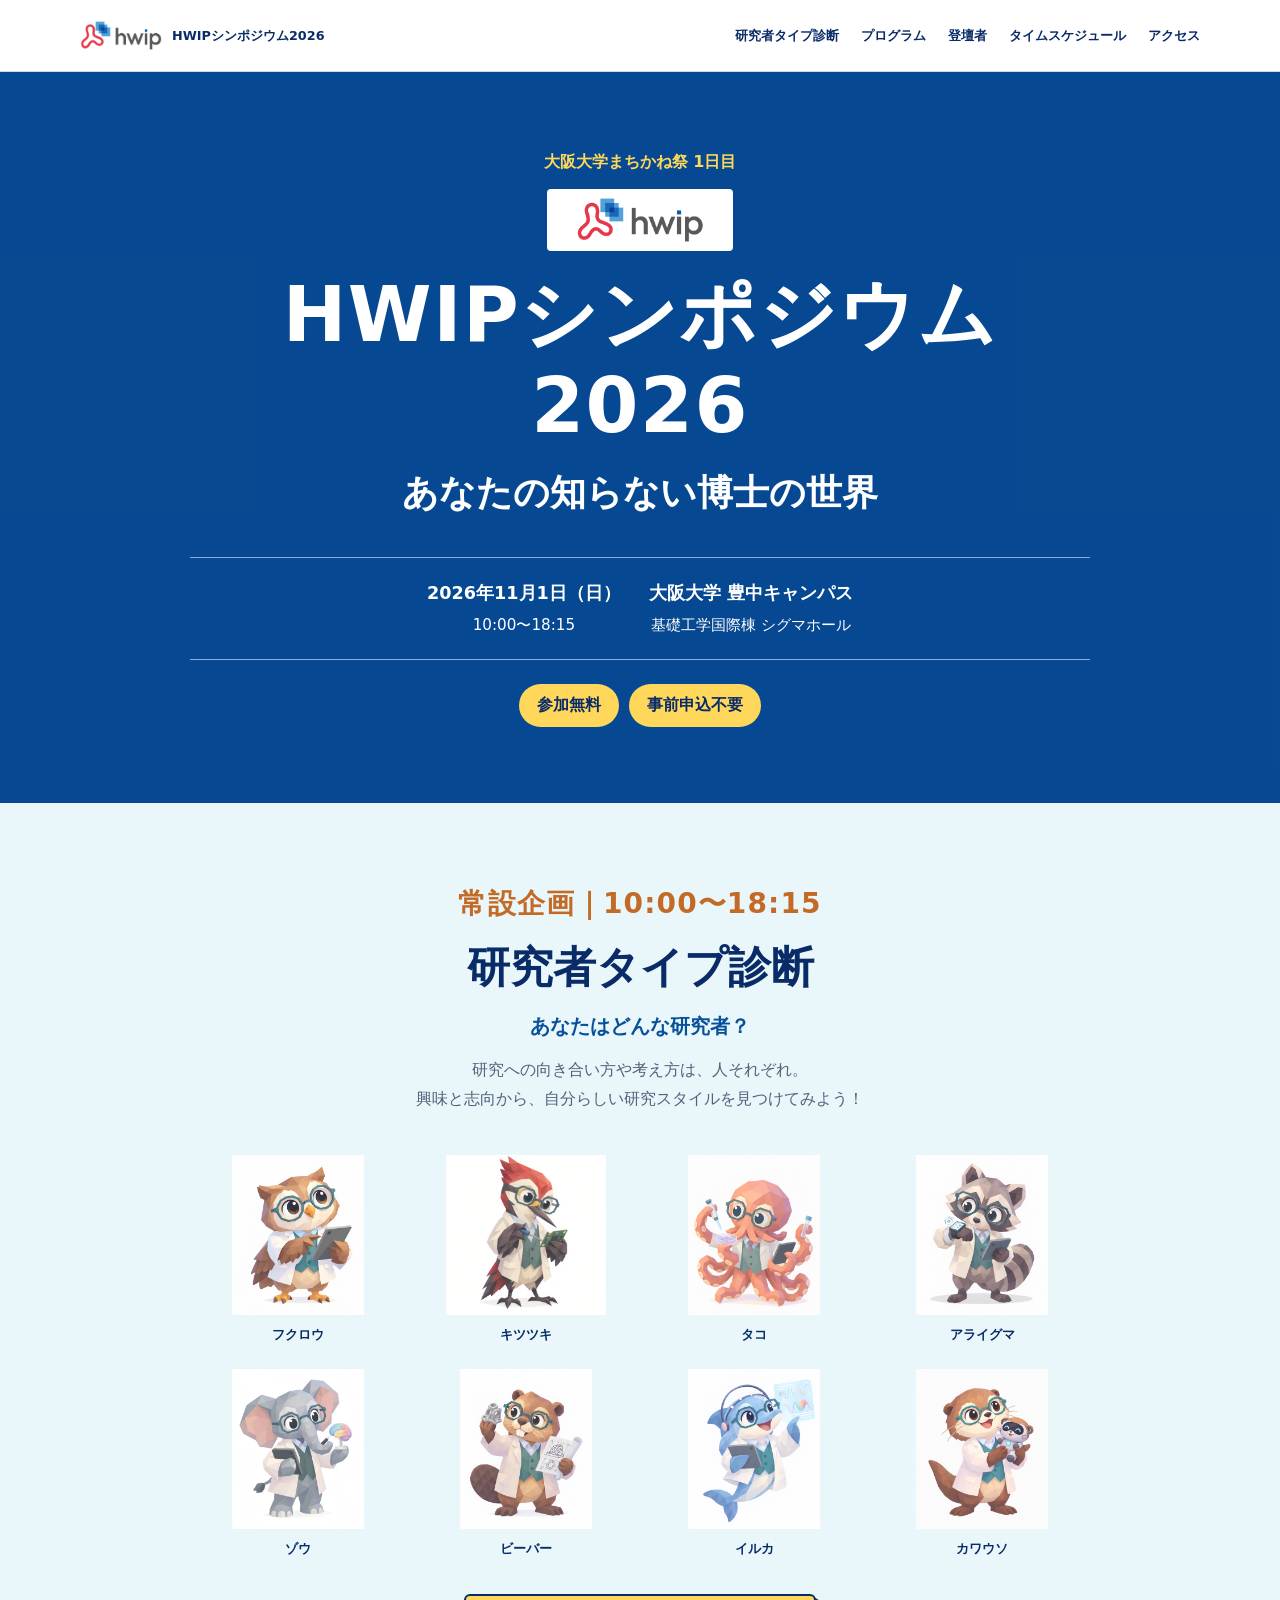
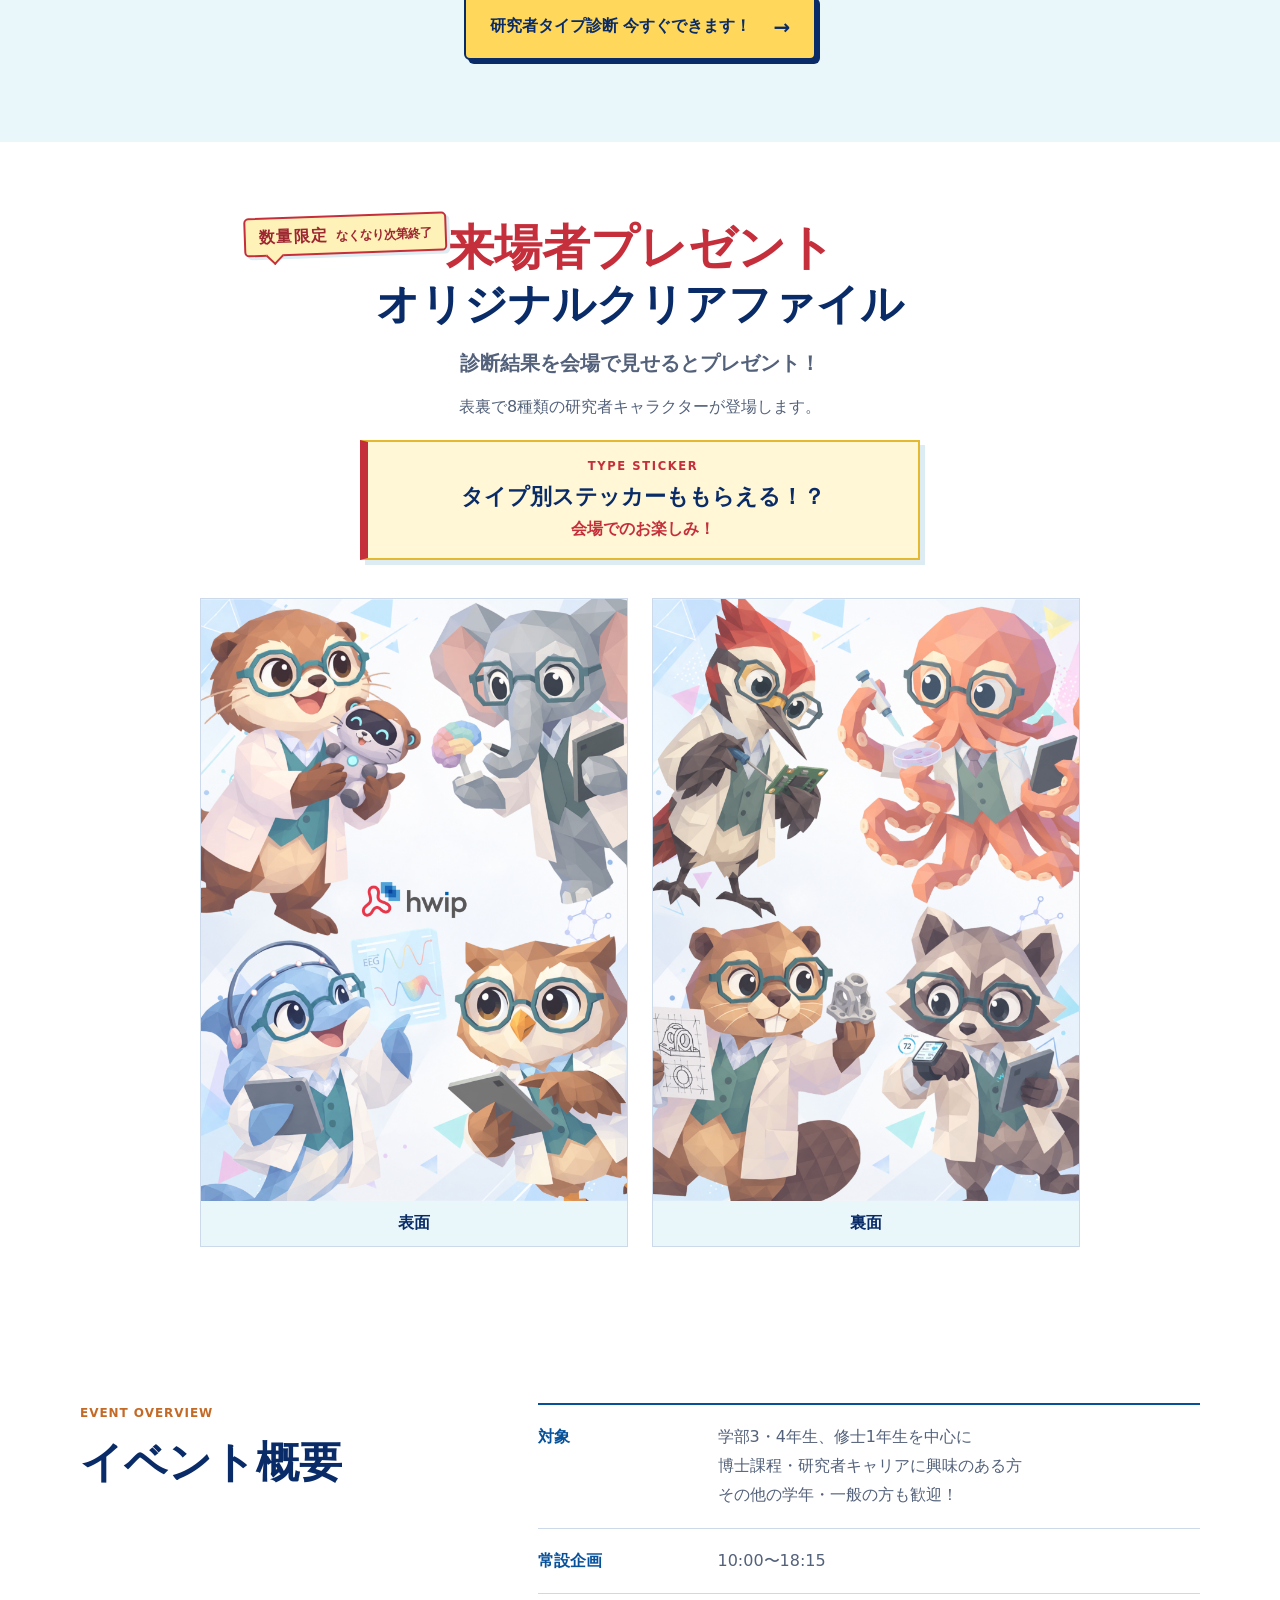
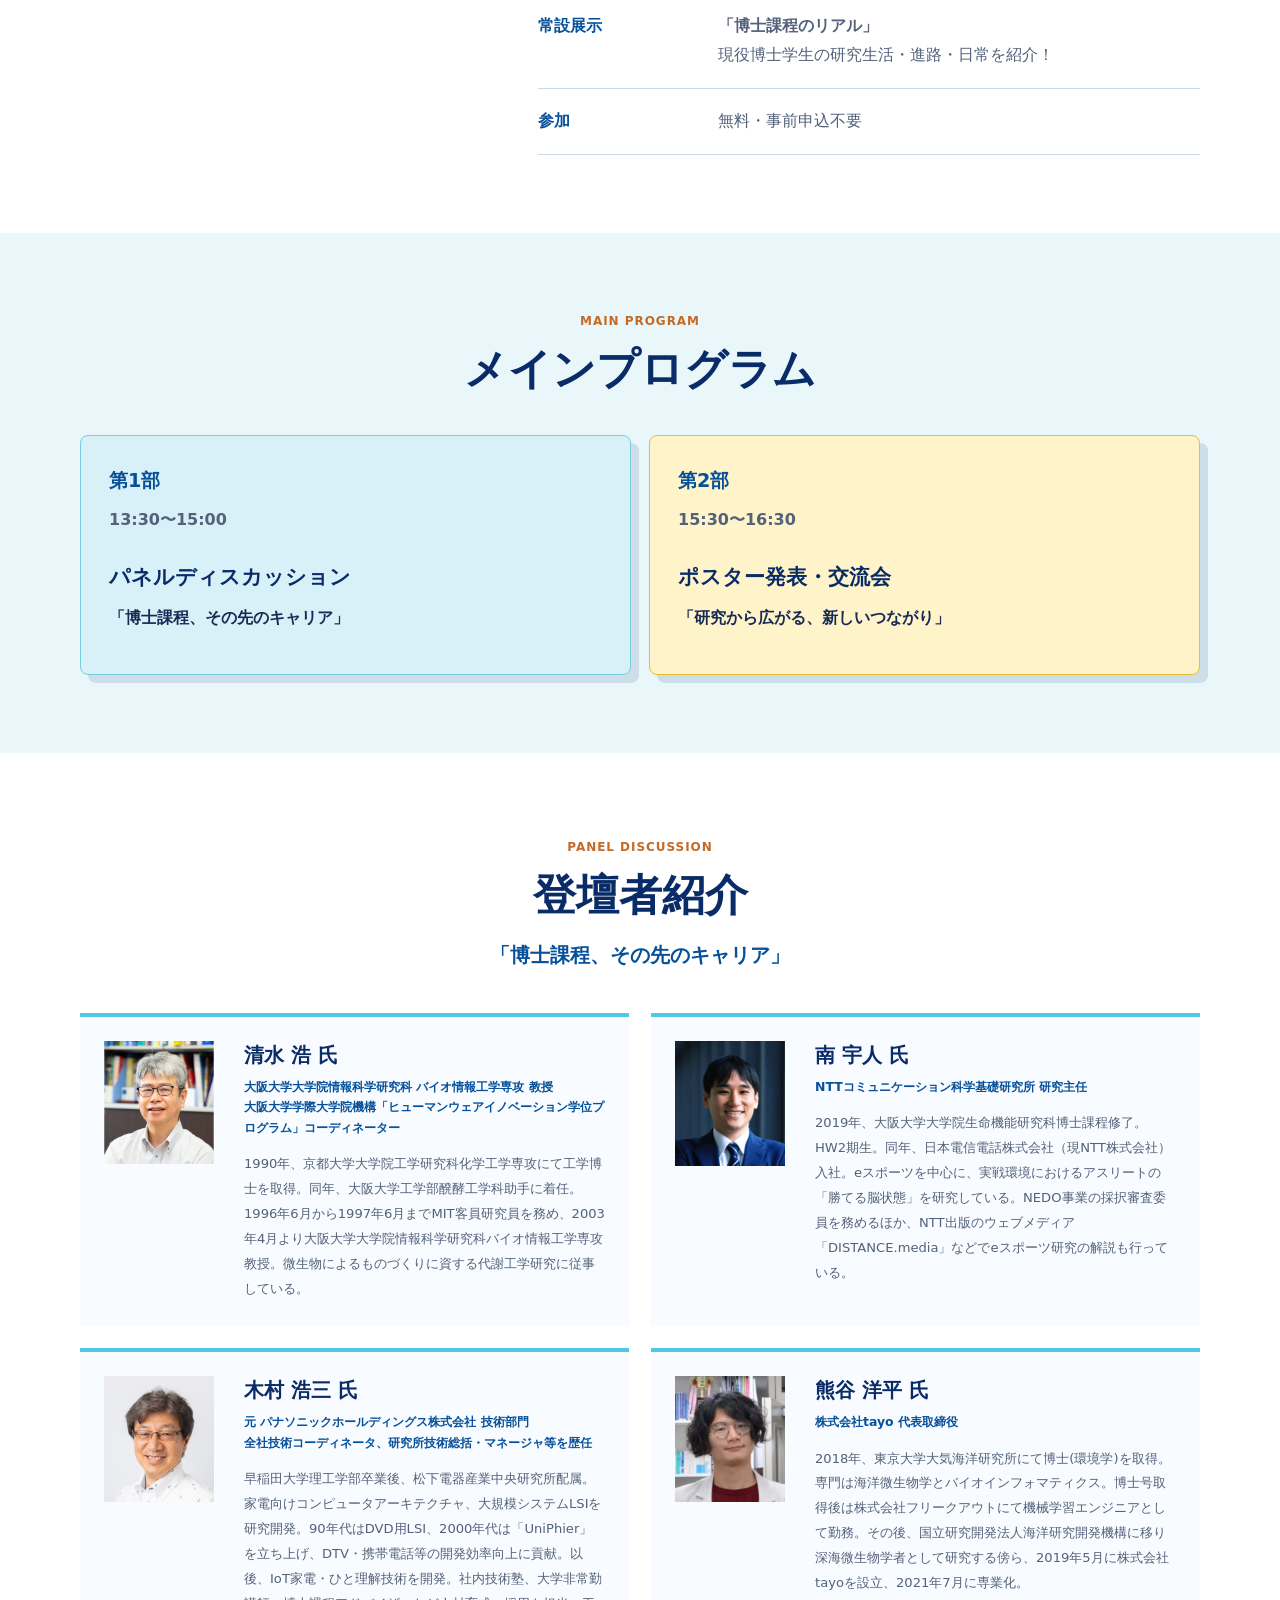
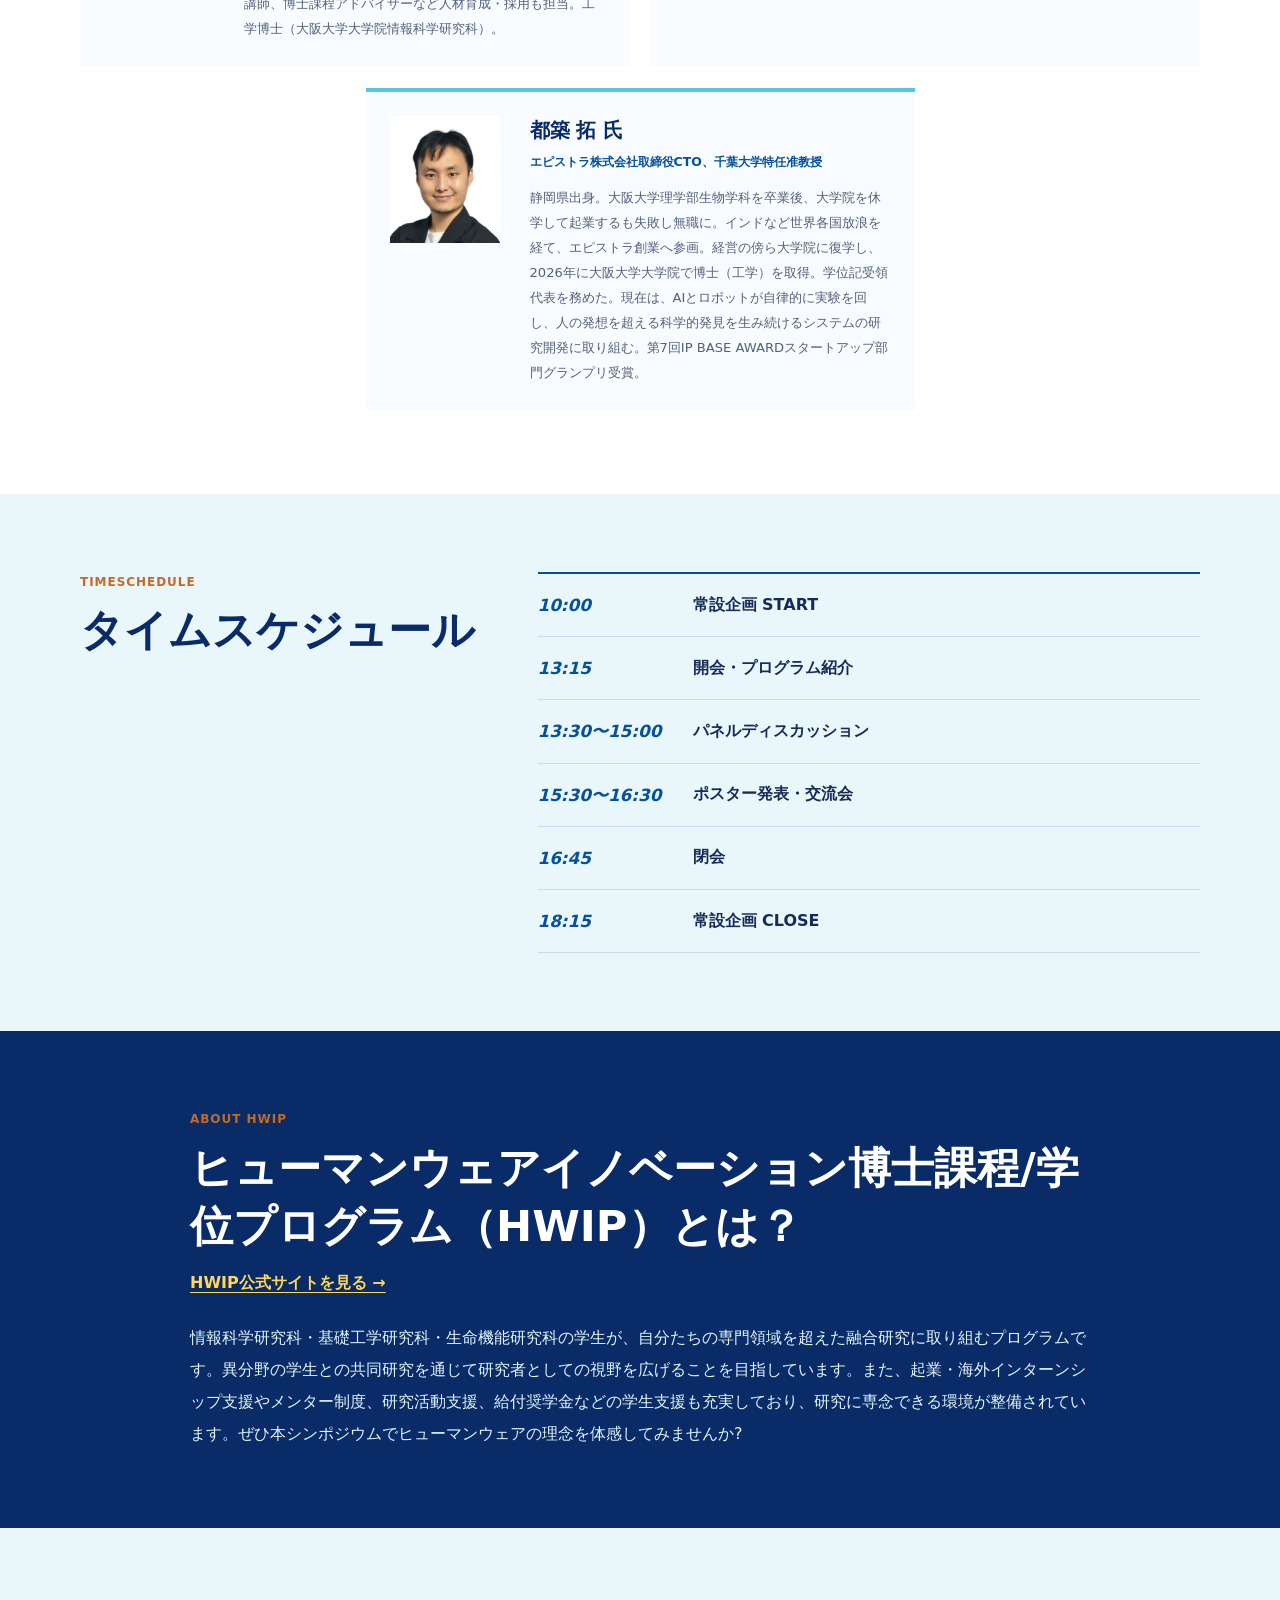
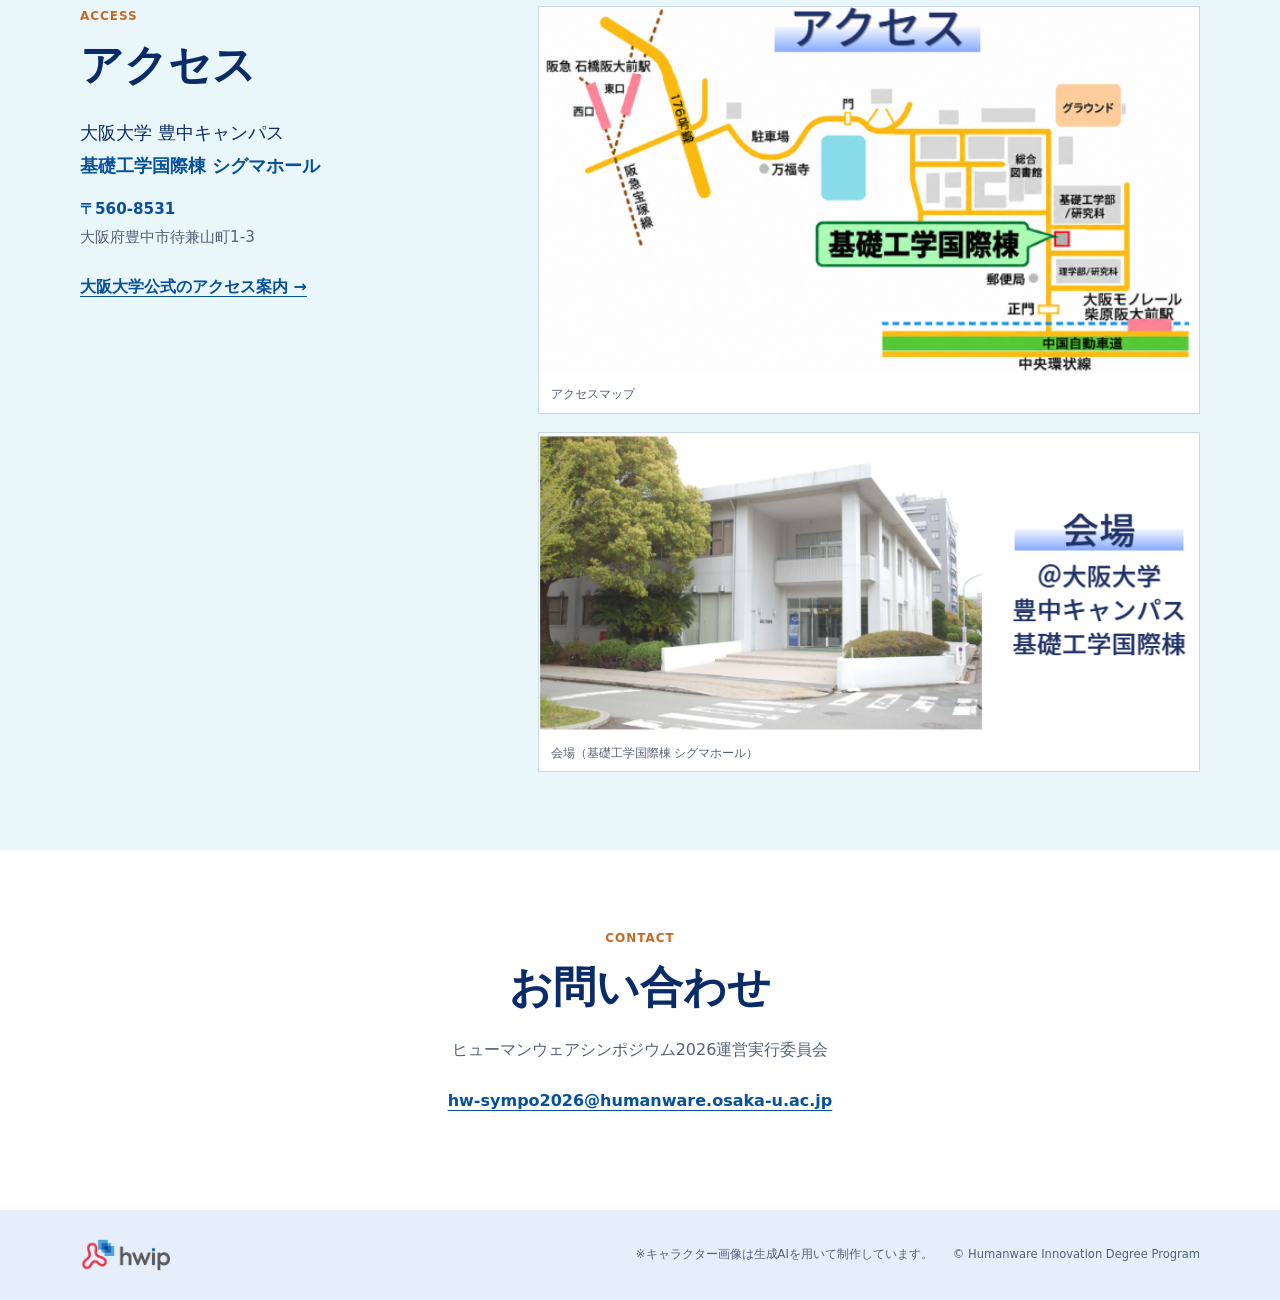
==== commit a9e156c1: "Refine limited quantity badge placement" ====
--- a/symposium2026/index.html
+++ b/symposium2026/index.html
@@ -67,8 +67,8 @@
         <div class="content-wrap">
           <div class="section-heading centered-heading">
             <div class="gift-heading-meta">
+              <p class="limited-badge" role="note"><strong>数量限定</strong><span>なくなり次第終了</span></p>
               <p class="eyebrow">来場者プレゼント</p>
-              <p class="limited-badge" role="note"><strong>数量限定</strong><span>なくなり次第終了</span></p>
             </div>
             <h2 id="gift-title">オリジナルクリアファイル</h2>
             <p class="section-lead">診断結果を会場で見せるとプレゼント！</p>
--- a/symposium2026/style.css
+++ b/symposium2026/style.css
@@ -99,9 +99,10 @@
 .gift-section .eyebrow { color: #c52f3b; font-size: clamp(2.25rem, 8vw, 3rem); line-height: 1.15; letter-spacing: 0; }
 .gift-section .section-heading { max-width: 760px; margin-inline: auto; }
 .gift-section .section-heading > p { margin-top: 12px; color: var(--muted); }
-.gift-heading-meta { display: flex; align-items: center; justify-content: center; gap: 14px; flex-wrap: wrap; }
+.gift-heading-meta { position: relative; display: block; }
 .gift-heading-meta .eyebrow { margin: 0; }
-.limited-badge { display: inline-flex; align-items: baseline; gap: 8px; margin: 0; padding: 8px 13px; border: 2px solid #c52f3b; border-radius: 5px; background: #fff2b8; color: #9e2631; line-height: 1.2; transform: rotate(-1deg); box-shadow: 3px 3px 0 #dcecf2; }
+.limited-badge { position: absolute; top: -10px; left: 0; display: inline-flex; align-items: baseline; gap: 8px; margin: 0; padding: 8px 13px; border: 2px solid #c52f3b; border-radius: 5px; background: #fff2b8; color: #9e2631; line-height: 1.2; transform: translate(-8%, -18%) rotate(-2deg); box-shadow: 3px 3px 0 #dcecf2; }
+.limited-badge::after { content: ""; position: absolute; left: 22px; bottom: -8px; width: 11px; height: 11px; border-right: 2px solid #c52f3b; border-bottom: 2px solid #c52f3b; background: #fff2b8; transform: rotate(45deg); }
 .limited-badge strong { font-size: 1rem; letter-spacing: .08em; }
 .limited-badge span { font-size: .78rem; font-weight: 800; }
 .sticker-promo { display: grid; gap: 3px; max-width: 560px; margin: 18px auto 0; padding: 14px 18px; border: 2px solid #e5b92f; border-left: 8px solid #c52f3b; background: #fff7d6; box-shadow: 5px 5px 0 #dcecf2; }
@@ -188,8 +189,8 @@
   .hero-facts { display: grid; gap: 15px; margin-top: 30px; }
   .hero-facts p { text-align: center; }
   .hero-badges { flex-wrap: wrap; }
-  .gift-heading-meta { gap: 10px; }
-  .limited-badge { padding: 7px 10px; }
+  .gift-heading-meta { display: flex; flex-direction: column; align-items: stretch; }
+  .gift-heading-meta .limited-badge { position: relative; top: auto; left: auto; align-self: flex-start; padding: 7px 10px; transform: rotate(-1deg); }
   .diagnosis-section, .gift-section, .overview-section, .program-section, .speakers-section, .schedule-section, .hwip-section, .access-section { padding-block: 58px; }
   .diagnosis-section .eyebrow { font-size: 1.35rem; }
   .character-grid { grid-template-columns: repeat(4, minmax(0, 1fr)); gap: 18px 4px; margin-top: 30px; }
